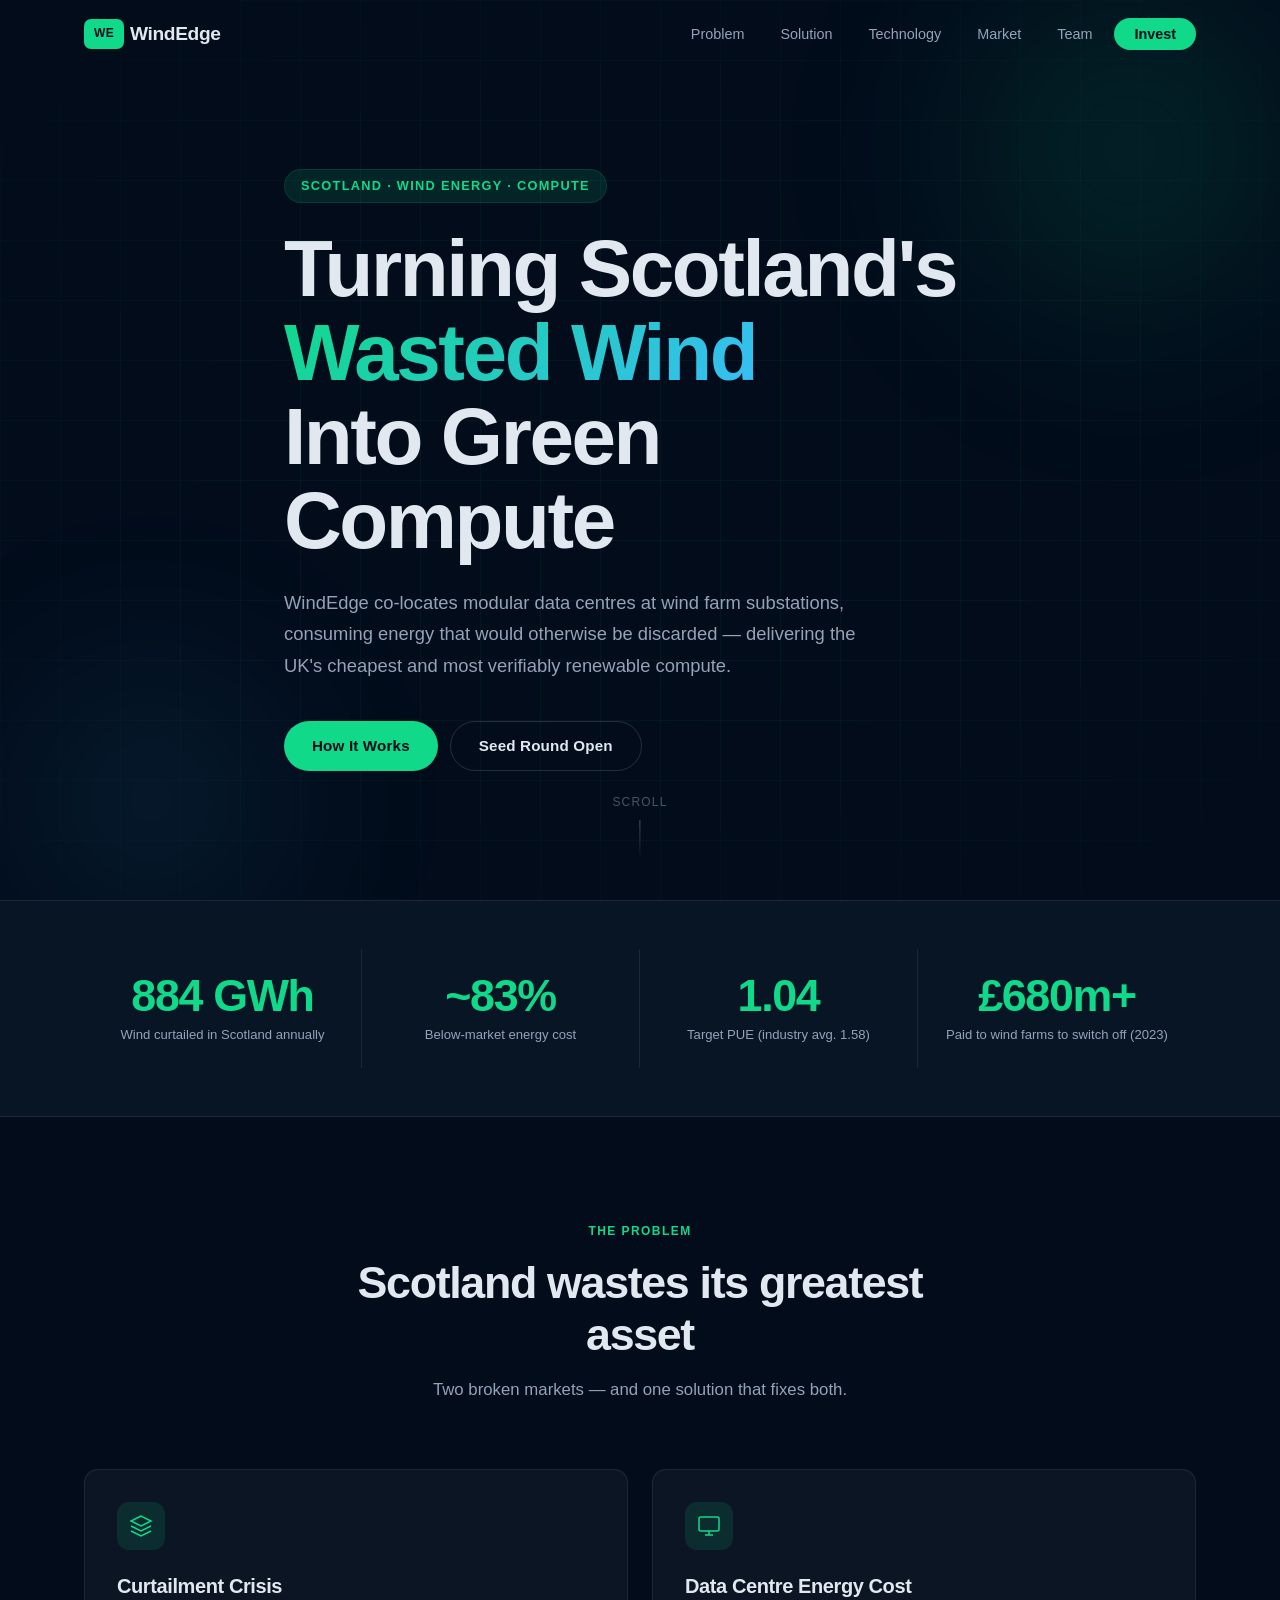
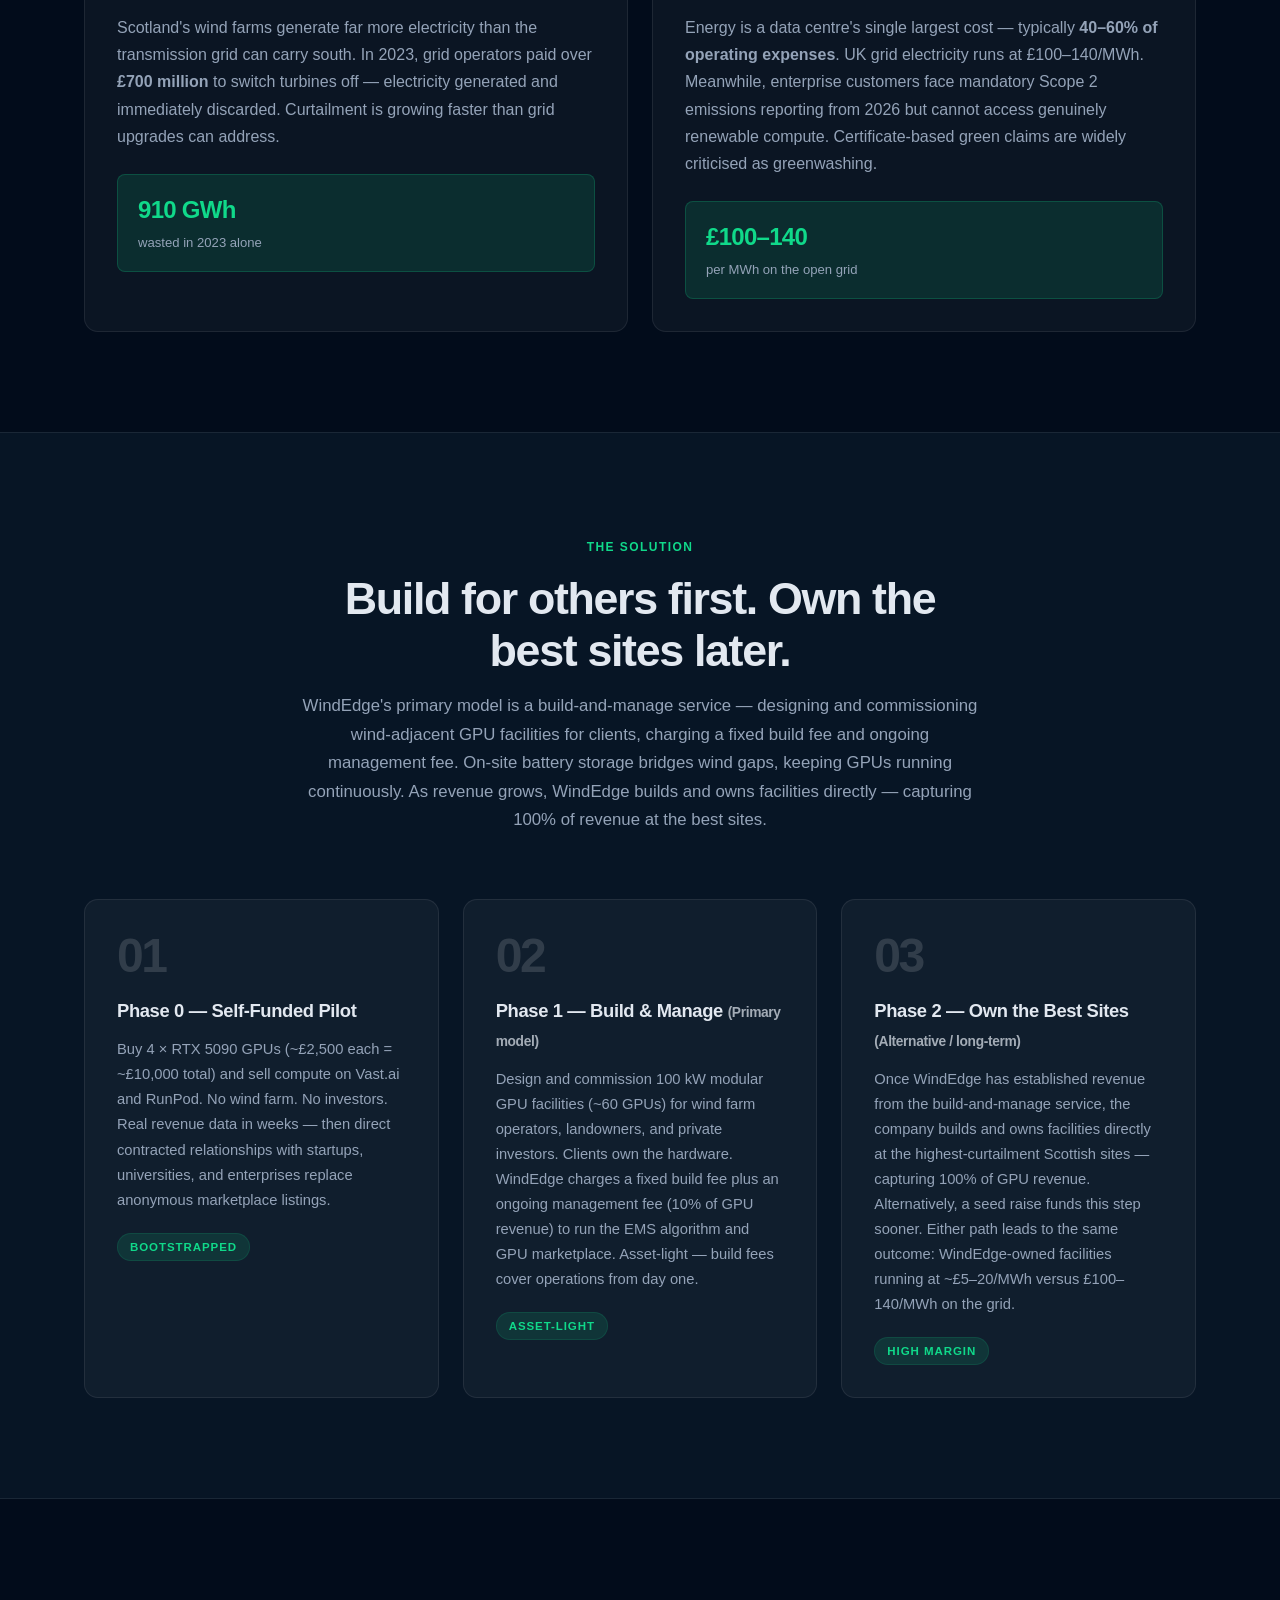
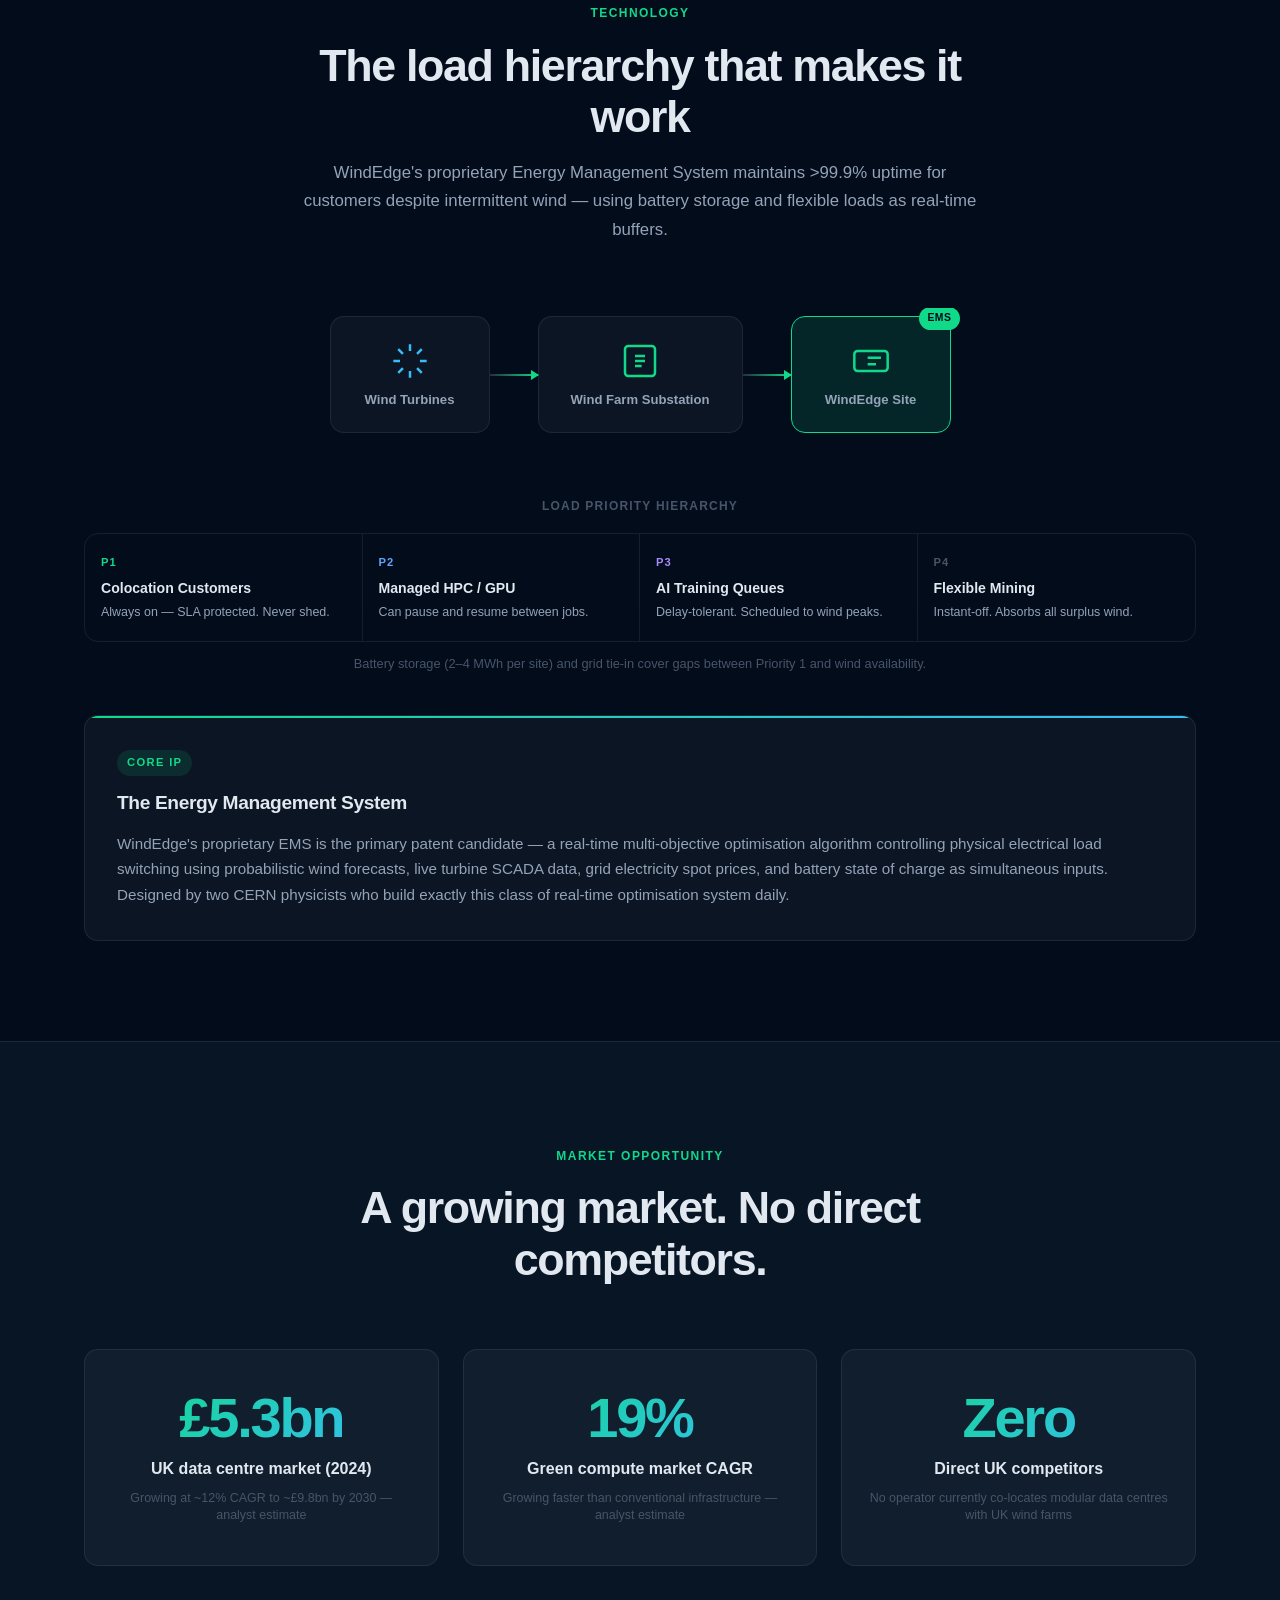
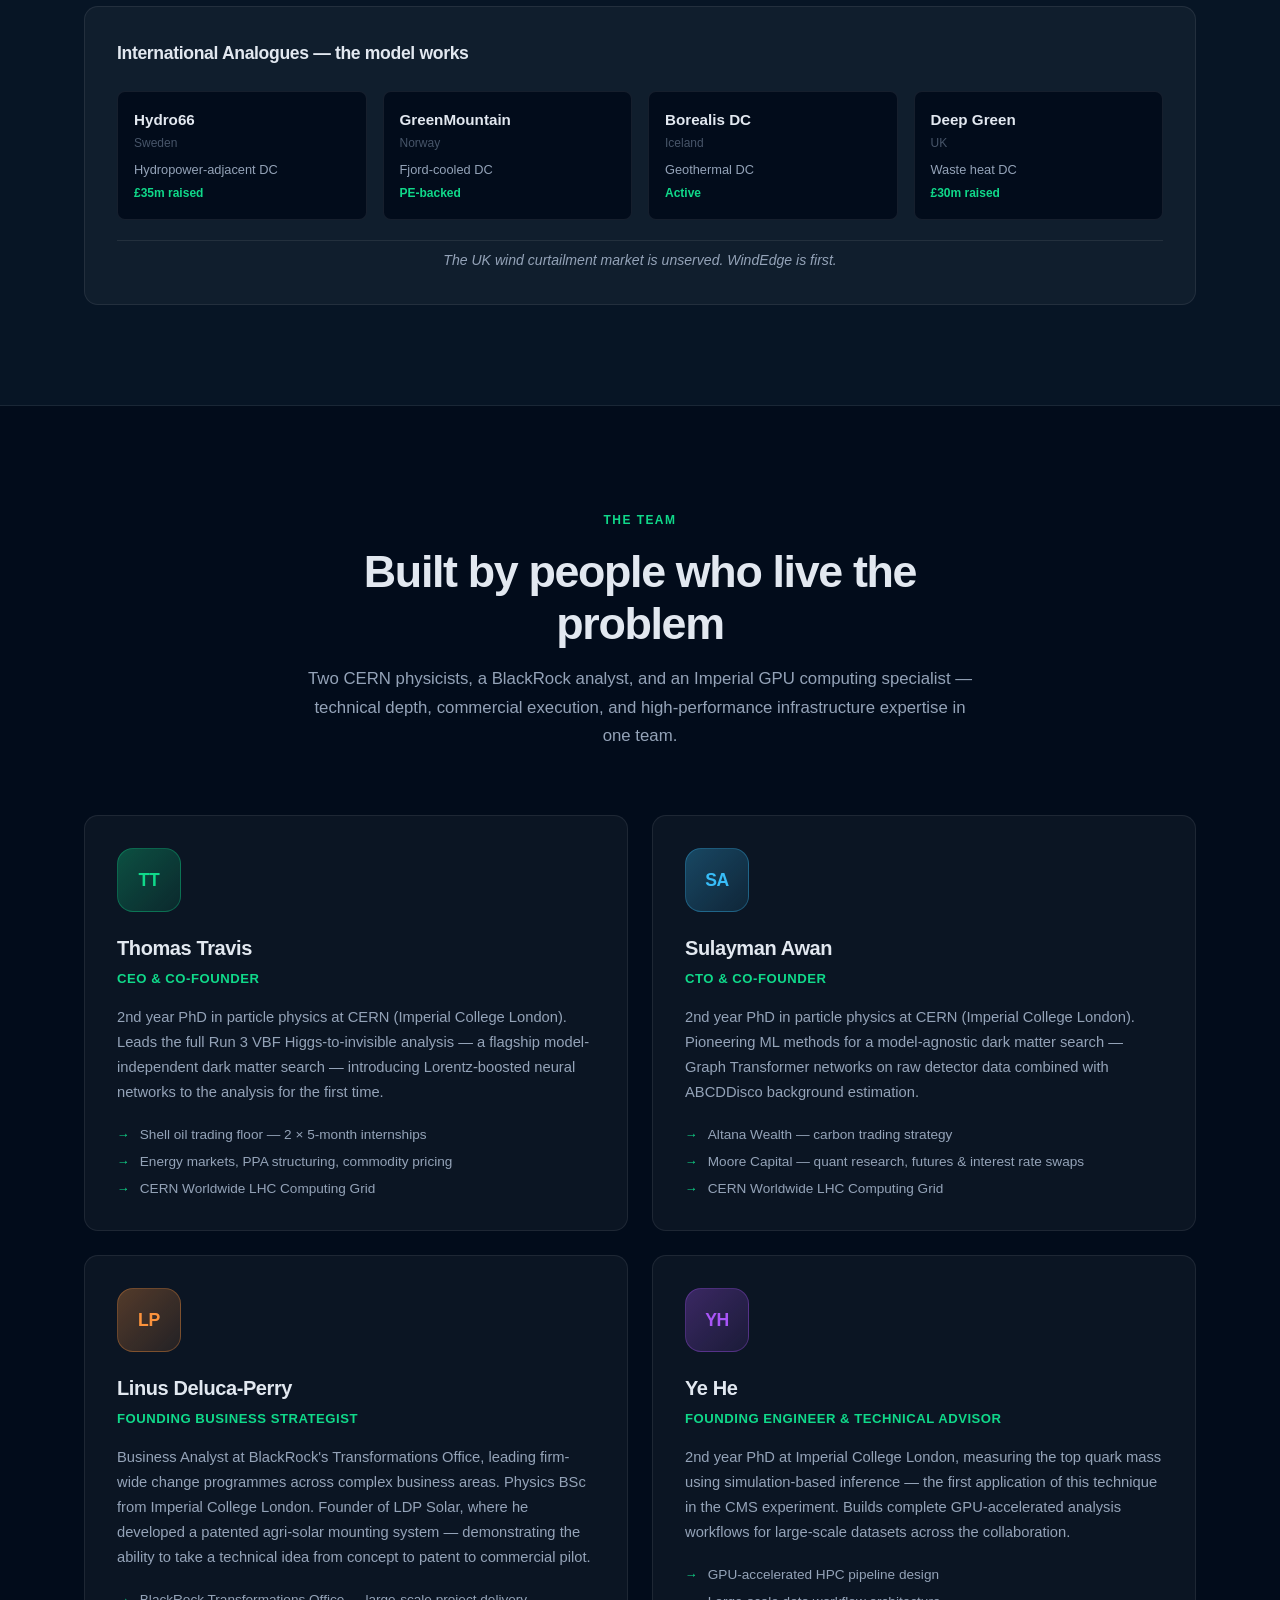
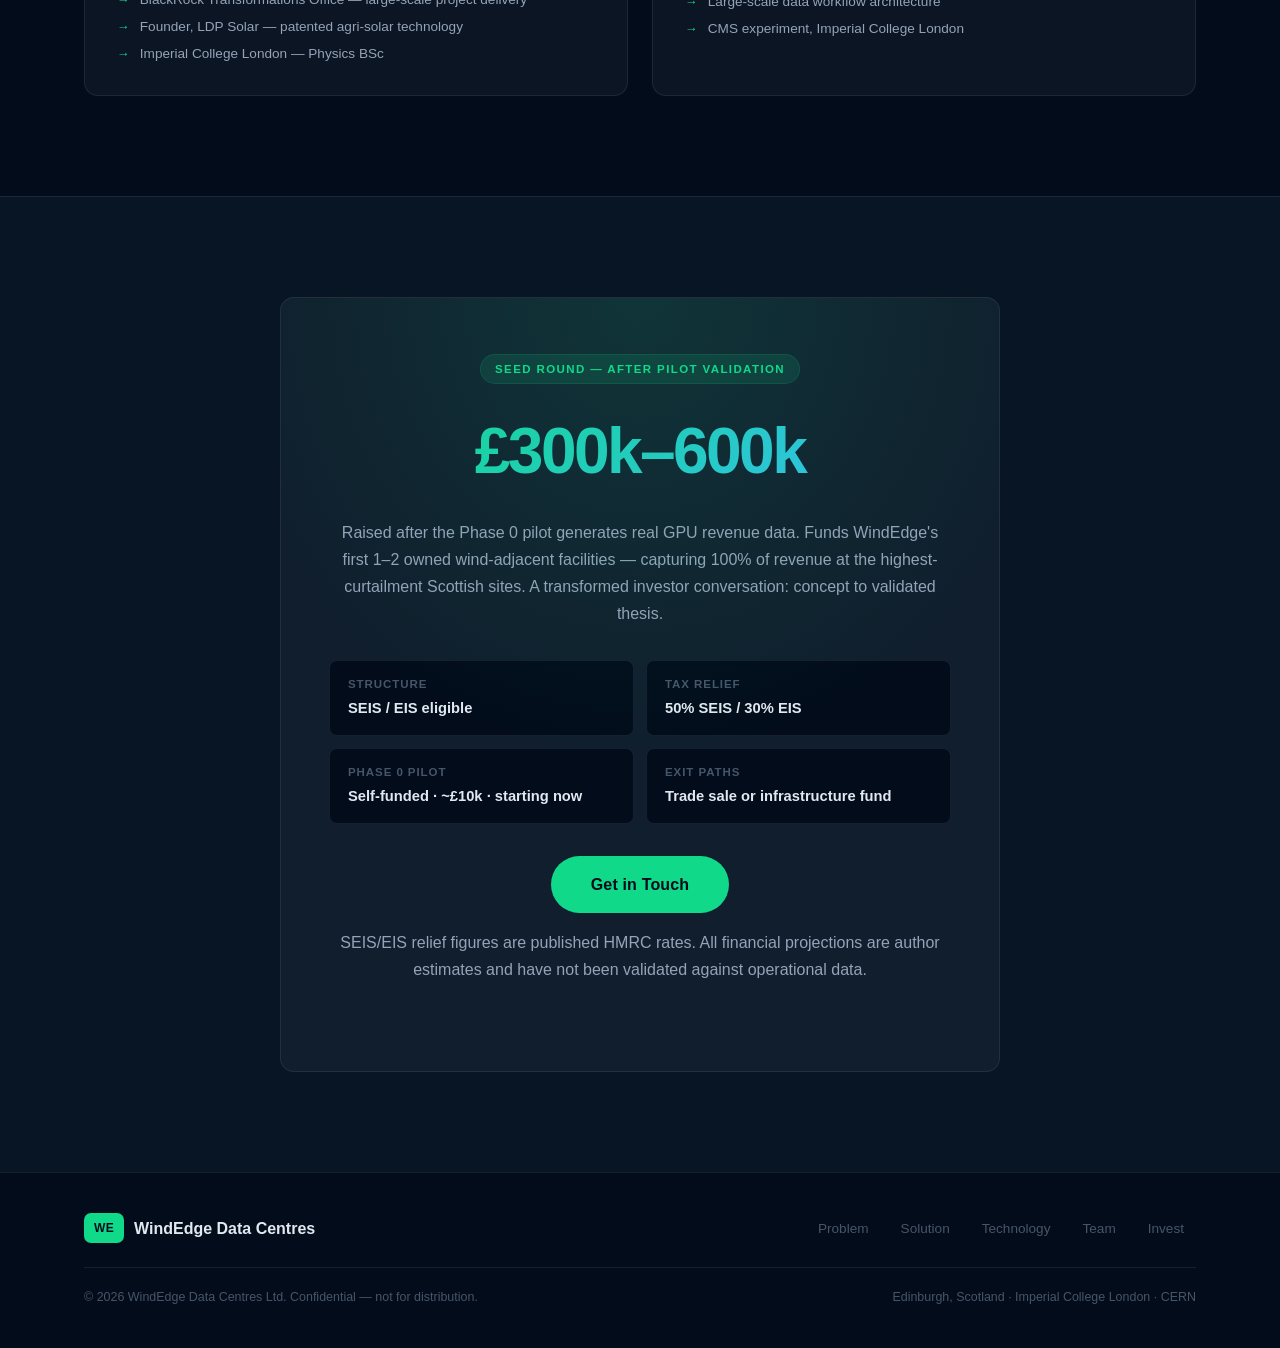
==== website/index.html @ 2f1b528c "Simplify Linus's title to Founding Business Strategist" ====
<!DOCTYPE html>
<html lang="en">
<head>
  <meta charset="UTF-8" />
  <meta name="viewport" content="width=device-width, initial-scale=1.0" />
  <title>WindEdge Data Centres</title>
  <link rel="stylesheet" href="styles.css" />
</head>
<body>

  <!-- NAV -->
  <nav class="nav" id="nav">
    <div class="nav__inner">
      <a href="#home" class="nav__logo">
        <span class="nav__logo-mark">WE</span>WindEdge
      </a>
      <button class="nav__toggle" id="navToggle" aria-label="Toggle menu">
        <span></span><span></span><span></span>
      </button>
      <ul class="nav__links" id="navLinks">
        <li><a href="#problem">Problem</a></li>
        <li><a href="#solution">Solution</a></li>
        <li><a href="#technology">Technology</a></li>
        <li><a href="#market">Market</a></li>
        <li><a href="#team">Team</a></li>
        <li><a href="#invest" class="nav__cta">Invest</a></li>
      </ul>
    </div>
  </nav>

  <!-- HERO -->
  <section class="hero" id="home">
    <div class="hero__bg">
      <div class="hero__grid"></div>
      <div class="hero__orb hero__orb--1"></div>
      <div class="hero__orb hero__orb--2"></div>
    </div>
    <div class="hero__inner container">
      <div class="hero__tag">Scotland · Wind Energy · Compute</div>
      <h1 class="hero__headline">
        Turning Scotland's<br />
        <span class="highlight">Wasted Wind</span><br />
        Into Green Compute
      </h1>
      <p class="hero__sub">
        WindEdge co-locates modular data centres at wind farm substations,
        consuming energy that would otherwise be discarded — delivering the
        UK's cheapest and most verifiably renewable compute.
      </p>
      <div class="hero__actions">
        <a href="#solution" class="btn btn--primary">How It Works</a>
        <a href="#invest" class="btn btn--ghost">Seed Round Open</a>
      </div>
    </div>
    <div class="hero__scroll">
      <span>Scroll</span>
      <div class="hero__scroll-line"></div>
    </div>
  </section>

  <!-- STATS STRIP -->
  <section class="stats">
    <div class="container">
      <div class="stats__grid">
        <div class="stats__item">
          <div class="stats__number" data-target="910" data-suffix=" GWh">0</div>
          <div class="stats__label">Wind curtailed in Scotland annually</div>
        </div>
        <div class="stats__item">
          <div class="stats__number" data-target="85" data-suffix="%" data-prefix="~">0</div>
          <div class="stats__label">Below-market energy cost</div>
        </div>
        <div class="stats__item">
          <div class="stats__number" data-target="1.07" data-decimals="2">0</div>
          <div class="stats__label">Target PUE (industry avg. 1.58)</div>
        </div>
        <div class="stats__item">
          <div class="stats__number" data-target="700" data-prefix="£" data-suffix="m+">0</div>
          <div class="stats__label">Paid to wind farms to switch off (2023)</div>
        </div>
      </div>
    </div>
  </section>

  <!-- PROBLEM -->
  <section class="section problem" id="problem">
    <div class="container">
      <div class="section__header">
        <div class="section__tag">The Problem</div>
        <h2 class="section__title">Scotland wastes its greatest asset</h2>
        <p class="section__sub">Two broken markets — and one solution that fixes both.</p>
      </div>
      <div class="problem__grid">
        <div class="problem__card card reveal">
          <div class="problem__icon">
            <svg viewBox="0 0 24 24" fill="none" stroke="currentColor" stroke-width="1.5">
              <path d="M12 2L2 7l10 5 10-5-10-5zM2 17l10 5 10-5M2 12l10 5 10-5"/>
            </svg>
          </div>
          <h3>Curtailment Crisis</h3>
          <p>
            Scotland's wind farms generate far more electricity than the transmission
            grid can carry south. In 2023, grid operators paid over <strong>£700 million</strong>
            to switch turbines off — electricity generated and immediately discarded.
            Curtailment is growing faster than grid upgrades can address.
          </p>
          <div class="problem__stat">
            <span class="problem__stat-num">910 GWh</span>
            <span class="problem__stat-desc">wasted in 2023 alone</span>
          </div>
        </div>
        <div class="problem__card card reveal">
          <div class="problem__icon">
            <svg viewBox="0 0 24 24" fill="none" stroke="currentColor" stroke-width="1.5">
              <rect x="2" y="3" width="20" height="14" rx="2"/>
              <path d="M8 21h8M12 17v4"/>
            </svg>
          </div>
          <h3>Data Centre Energy Cost</h3>
          <p>
            Energy is a data centre's single largest cost — typically <strong>40–60% of
            operating expenses</strong>. UK grid electricity runs at £100–140/MWh.
            Meanwhile, enterprise customers face mandatory Scope 2 emissions
            reporting from 2026 but cannot access genuinely renewable compute.
            Certificate-based green claims are widely criticised as greenwashing.
          </p>
          <div class="problem__stat">
            <span class="problem__stat-num">£100–140</span>
            <span class="problem__stat-desc">per MWh on the open grid</span>
          </div>
        </div>
      </div>
    </div>
  </section>

  <!-- SOLUTION -->
  <section class="section solution" id="solution">
    <div class="container">
      <div class="section__header">
        <div class="section__tag">The Solution</div>
        <h2 class="section__title">Build for others first. Own the best sites later.</h2>
        <p class="section__sub">
          WindEdge's primary model is a build-and-manage service — designing and
          commissioning wind-adjacent GPU facilities for clients, charging a fixed
          build fee and ongoing management fee. On-site battery storage bridges wind
          gaps, keeping GPUs running continuously. As revenue grows, WindEdge builds
          and owns facilities directly — capturing 100% of revenue at the best sites.
        </p>
      </div>
      <div class="solution__grid">
        <div class="solution__card card reveal">
          <div class="solution__number">01</div>
          <h3>Phase 0 — Self-Funded Pilot</h3>
          <p>
            Buy 4 × RTX 5090 GPUs (~£2,500 each = ~£10,000 total) and sell compute on
            Vast.ai and RunPod. No wind farm. No investors. Real revenue data in weeks
            — then direct contracted relationships with startups, universities, and
            enterprises replace anonymous marketplace listings.
          </p>
          <div class="solution__tag">Bootstrapped</div>
        </div>
        <div class="solution__card card reveal">
          <div class="solution__number">02</div>
          <h3>Phase 1 — Build &amp; Manage <span style="font-size:0.75em;opacity:0.7">(Primary model)</span></h3>
          <p>
            Design and commission 100 kW modular GPU facilities (~60 GPUs) for wind
            farm operators, landowners, and private investors. Clients own the hardware.
            WindEdge charges a fixed build fee plus an ongoing management fee (10% of
            GPU revenue) to run the EMS algorithm and GPU marketplace. Asset-light —
            build fees cover operations from day one.
          </p>
          <div class="solution__tag">Asset-light</div>
        </div>
        <div class="solution__card card reveal">
          <div class="solution__number">03</div>
          <h3>Phase 2 — Own the Best Sites <span style="font-size:0.75em;opacity:0.7">(Alternative / long-term)</span></h3>
          <p>
            Once WindEdge has established revenue from the build-and-manage service,
            the company builds and owns facilities directly at the highest-curtailment
            Scottish sites — capturing 100% of GPU revenue. Alternatively, a seed
            raise funds this step sooner. Either path leads to the same outcome:
            WindEdge-owned facilities running at ~£5–20/MWh versus £100–140/MWh on the grid.
          </p>
          <div class="solution__tag">High margin</div>
        </div>
      </div>
    </div>
  </section>

  <!-- HOW IT WORKS -->
  <section class="section technology" id="technology">
    <div class="container">
      <div class="section__header">
        <div class="section__tag">Technology</div>
        <h2 class="section__title">The load hierarchy that makes it work</h2>
        <p class="section__sub">
          WindEdge's proprietary Energy Management System maintains >99.9% uptime
          for customers despite intermittent wind — using battery storage and
          flexible loads as real-time buffers.
        </p>
      </div>

      <div class="flow reveal">
        <div class="flow__node flow__node--source">
          <div class="flow__icon">
            <svg viewBox="0 0 24 24" fill="none" stroke="currentColor" stroke-width="1.5">
              <path d="M12 2v4M12 18v4M4.93 4.93l2.83 2.83M16.24 16.24l2.83 2.83M2 12h4M18 12h4M4.93 19.07l2.83-2.83M16.24 7.76l2.83-2.83"/>
            </svg>
          </div>
          <div class="flow__label">Wind Turbines</div>
        </div>
        <div class="flow__arrow"></div>
        <div class="flow__node">
          <div class="flow__icon">
            <svg viewBox="0 0 24 24" fill="none" stroke="currentColor" stroke-width="1.5">
              <rect x="3" y="3" width="18" height="18" rx="2"/>
              <path d="M9 9h6M9 12h6M9 15h4"/>
            </svg>
          </div>
          <div class="flow__label">Wind Farm Substation</div>
        </div>
        <div class="flow__arrow"></div>
        <div class="flow__node flow__node--windedge">
          <div class="flow__icon">
            <svg viewBox="0 0 24 24" fill="none" stroke="currentColor" stroke-width="1.5">
              <rect x="2" y="6" width="20" height="12" rx="2"/>
              <path d="M6 10h.01M6 14h.01M10 10h8M10 14h5"/>
            </svg>
          </div>
          <div class="flow__label">WindEdge Site</div>
          <div class="flow__badge">EMS</div>
        </div>
      </div>

      <div class="tiers reveal">
        <div class="tiers__label">Load Priority Hierarchy</div>
        <div class="tiers__grid">
          <div class="tier tier--1">
            <div class="tier__num">P1</div>
            <div class="tier__name">Colocation Customers</div>
            <div class="tier__desc">Always on — SLA protected. Never shed.</div>
          </div>
          <div class="tier tier--2">
            <div class="tier__num">P2</div>
            <div class="tier__name">Managed HPC / GPU</div>
            <div class="tier__desc">Can pause and resume between jobs.</div>
          </div>
          <div class="tier tier--3">
            <div class="tier__num">P3</div>
            <div class="tier__name">AI Training Queues</div>
            <div class="tier__desc">Delay-tolerant. Scheduled to wind peaks.</div>
          </div>
          <div class="tier tier--4">
            <div class="tier__num">P4</div>
            <div class="tier__name">Flexible Mining</div>
            <div class="tier__desc">Instant-off. Absorbs all surplus wind.</div>
          </div>
        </div>
        <div class="tiers__footer">
          Battery storage (2–4 MWh per site) and grid tie-in cover gaps between Priority 1 and wind availability.
        </div>
      </div>

      <div class="ip-box card reveal">
        <div class="ip-box__tag">Core IP</div>
        <h3>The Energy Management System</h3>
        <p>
          WindEdge's proprietary EMS is the primary patent candidate — a real-time
          multi-objective optimisation algorithm controlling physical electrical load
          switching using probabilistic wind forecasts, live turbine SCADA data,
          grid electricity spot prices, and battery state of charge as simultaneous
          inputs. Designed by two CERN physicists who build exactly this class of
          real-time optimisation system daily.
        </p>
      </div>
    </div>
  </section>

  <!-- MARKET -->
  <section class="section market" id="market">
    <div class="container">
      <div class="section__header">
        <div class="section__tag">Market Opportunity</div>
        <h2 class="section__title">A growing market. No direct competitors.</h2>
      </div>
      <div class="market__grid">
        <div class="market__stat reveal">
          <div class="market__num">£5.3bn</div>
          <div class="market__desc">UK data centre market (2024)</div>
          <div class="market__note">Growing at ~12% CAGR to ~£9.8bn by 2030 — analyst estimate</div>
        </div>
        <div class="market__stat reveal">
          <div class="market__num">19%</div>
          <div class="market__desc">Green compute market CAGR</div>
          <div class="market__note">Growing faster than conventional infrastructure — analyst estimate</div>
        </div>
        <div class="market__stat reveal">
          <div class="market__num">Zero</div>
          <div class="market__desc">Direct UK competitors</div>
          <div class="market__note">No operator currently co-locates modular data centres with UK wind farms</div>
        </div>
      </div>
      <div class="comparables card reveal">
        <h3>International Analogues — the model works</h3>
        <div class="comparables__grid">
          <div class="comparable">
            <div class="comparable__name">Hydro66</div>
            <div class="comparable__country">Sweden</div>
            <div class="comparable__model">Hydropower-adjacent DC</div>
            <div class="comparable__raised">£35m raised</div>
          </div>
          <div class="comparable">
            <div class="comparable__name">GreenMountain</div>
            <div class="comparable__country">Norway</div>
            <div class="comparable__model">Fjord-cooled DC</div>
            <div class="comparable__raised">PE-backed</div>
          </div>
          <div class="comparable">
            <div class="comparable__name">Borealis DC</div>
            <div class="comparable__country">Iceland</div>
            <div class="comparable__model">Geothermal DC</div>
            <div class="comparable__raised">Active</div>
          </div>
          <div class="comparable">
            <div class="comparable__name">Deep Green</div>
            <div class="comparable__country">UK</div>
            <div class="comparable__model">Waste heat DC</div>
            <div class="comparable__raised">£30m raised</div>
          </div>
        </div>
        <p class="comparables__note">The UK wind curtailment market is unserved. WindEdge is first.</p>
      </div>
    </div>
  </section>

  <!-- TEAM -->
  <section class="section team" id="team">
    <div class="container">
      <div class="section__header">
        <div class="section__tag">The Team</div>
        <h2 class="section__title">Built by people who live the problem</h2>
        <p class="section__sub">
          Two CERN physicists, a BlackRock analyst, and an Imperial GPU computing
          specialist — technical depth, commercial execution, and high-performance
          infrastructure expertise in one team.
        </p>
      </div>
      <div class="team__grid">
        <div class="team__card card reveal">
          <div class="team__avatar team__avatar--t">TT</div>
          <h3>Thomas Travis</h3>
          <div class="team__role">CEO & Co-Founder</div>
          <p>
            2nd year PhD in particle physics at CERN (Imperial College London).
            Leads the full Run 3 VBF Higgs-to-invisible analysis — a flagship
            model-independent dark matter search — introducing Lorentz-boosted
            neural networks to the analysis for the first time.
          </p>
          <ul class="team__credentials">
            <li>Shell oil trading floor — 2 × 5-month internships</li>
            <li>Energy markets, PPA structuring, commodity pricing</li>
            <li>CERN Worldwide LHC Computing Grid</li>
          </ul>
        </div>
        <div class="team__card card reveal">
          <div class="team__avatar team__avatar--s">SA</div>
          <h3>Sulayman Awan</h3>
          <div class="team__role">CTO & Co-Founder</div>
          <p>
            2nd year PhD in particle physics at CERN (Imperial College London).
            Pioneering ML methods for a model-agnostic dark matter search —
            Graph Transformer networks on raw detector data combined with
            ABCDDisco background estimation.
          </p>
          <ul class="team__credentials">
            <li>Altana Wealth — carbon trading strategy</li>
            <li>Moore Capital — quant research, futures & interest rate swaps</li>
            <li>CERN Worldwide LHC Computing Grid</li>
          </ul>
        </div>
        <div class="team__card card reveal">
          <div class="team__avatar team__avatar--l">LP</div>
          <h3>Linus Deluca-Perry</h3>
          <div class="team__role">Founding Business Strategist</div>
          <p>
            Business Analyst at BlackRock's Transformations Office, leading
            firm-wide change programmes across complex business areas. Physics BSc
            from Imperial College London. Founder of LDP Solar, where he developed
            a patented agri-solar mounting system — demonstrating the ability to
            take a technical idea from concept to patent to commercial pilot.
          </p>
          <ul class="team__credentials">
            <li>BlackRock Transformations Office — large-scale project delivery</li>
            <li>Founder, LDP Solar — patented agri-solar technology</li>
            <li>Imperial College London — Physics BSc</li>
          </ul>
        </div>
        <div class="team__card card reveal">
          <div class="team__avatar team__avatar--y">YH</div>
          <h3>Ye He</h3>
          <div class="team__role">Founding Engineer & Technical Advisor</div>
          <p>
            2nd year PhD at Imperial College London, measuring the top quark mass
            using simulation-based inference — the first application of this
            technique in the CMS experiment. Builds complete GPU-accelerated
            analysis workflows for large-scale datasets across the collaboration.
          </p>
          <ul class="team__credentials">
            <li>GPU-accelerated HPC pipeline design</li>
            <li>Large-scale data workflow architecture</li>
            <li>CMS experiment, Imperial College London</li>
          </ul>
        </div>
      </div>
    </div>
  </section>

  <!-- INVEST -->
  <section class="section invest" id="invest">
    <div class="container">
      <div class="invest__inner card reveal">
        <div class="invest__tag">Seed Round — after pilot validation</div>
        <h2>£300k–600k</h2>
        <p>
          Raised after the Phase 0 pilot generates real GPU revenue data.
          Funds WindEdge's first 1–2 owned wind-adjacent facilities — capturing
          100% of revenue at the highest-curtailment Scottish sites. A transformed
          investor conversation: concept to validated thesis.
        </p>
        <div class="invest__grid">
          <div class="invest__item">
            <div class="invest__item-label">Structure</div>
            <div class="invest__item-value">SEIS / EIS eligible</div>
          </div>
          <div class="invest__item">
            <div class="invest__item-label">Tax relief</div>
            <div class="invest__item-value">50% SEIS / 30% EIS</div>
          </div>
          <div class="invest__item">
            <div class="invest__item-label">Phase 0 pilot</div>
            <div class="invest__item-value">Self-funded · ~£10k · starting now</div>
          </div>
          <div class="invest__item">
            <div class="invest__item-label">Exit paths</div>
            <div class="invest__item-value">Trade sale or infrastructure fund</div>
          </div>
        </div>
        <a href="mailto:thomas@windedge.co.uk" class="btn btn--primary btn--large">Get in Touch</a>
        <p class="invest__note">
          SEIS/EIS relief figures are published HMRC rates. All financial projections are author
          estimates and have not been validated against operational data.
        </p>
      </div>
    </div>
  </section>

  <!-- FOOTER -->
  <footer class="footer">
    <div class="container">
      <div class="footer__inner">
        <div class="footer__brand">
          <span class="nav__logo-mark">WE</span>
          <span>WindEdge Data Centres</span>
        </div>
        <div class="footer__links">
          <a href="#problem">Problem</a>
          <a href="#solution">Solution</a>
          <a href="#technology">Technology</a>
          <a href="#team">Team</a>
          <a href="#invest">Invest</a>
        </div>
      </div>
      <div class="footer__bottom">
        <p>© 2026 WindEdge Data Centres Ltd. Confidential — not for distribution.</p>
        <p>Edinburgh, Scotland · Imperial College London · CERN</p>
      </div>
    </div>
  </footer>

  <script src="script.js"></script>
</body>
</html>
---- website/styles.css ----
/* =============================================
   WINDEDGE — STYLES
   ============================================= */

:root {
  --bg:          #020c1b;
  --bg-2:        #071525;
  --bg-3:        #0c1f38;
  --card:        rgba(255, 255, 255, 0.04);
  --card-hover:  rgba(255, 255, 255, 0.07);
  --border:      rgba(255, 255, 255, 0.08);
  --border-2:    rgba(255, 255, 255, 0.14);
  --green:       #10d98a;
  --green-dim:   rgba(16, 217, 138, 0.12);
  --green-glow:  rgba(16, 217, 138, 0.25);
  --blue:        #38bdf8;
  --blue-dim:    rgba(56, 189, 248, 0.1);
  --text:        #e2e8f0;
  --text-2:      #94a3b8;
  --text-3:      #475569;
  --font:        -apple-system, BlinkMacSystemFont, 'Segoe UI', Roboto, 'Helvetica Neue', sans-serif;
  --radius:      14px;
  --radius-sm:   8px;
  --ease:        cubic-bezier(0.4, 0, 0.2, 1);
  --shadow:      0 4px 32px rgba(0, 0, 0, 0.4);
  --shadow-lg:   0 8px 64px rgba(0, 0, 0, 0.6);
}

/* ---- RESET ---- */
*, *::before, *::after { box-sizing: border-box; margin: 0; padding: 0; }
html { scroll-behavior: smooth; font-size: 16px; }
body {
  font-family: var(--font);
  background: var(--bg);
  color: var(--text);
  line-height: 1.6;
  overflow-x: hidden;
}
img { display: block; max-width: 100%; }
a { color: inherit; text-decoration: none; }
ul { list-style: none; }

/* ---- UTILITIES ---- */
.container {
  max-width: 1160px;
  margin: 0 auto;
  padding: 0 24px;
}

.highlight {
  background: linear-gradient(135deg, var(--green), var(--blue));
  -webkit-background-clip: text;
  -webkit-text-fill-color: transparent;
  background-clip: text;
}

.card {
  background: var(--card);
  border: 1px solid var(--border);
  border-radius: var(--radius);
  padding: 32px;
  transition: background 0.3s var(--ease), border-color 0.3s var(--ease);
}
.card:hover {
  background: var(--card-hover);
  border-color: var(--border-2);
}

.btn {
  display: inline-flex;
  align-items: center;
  gap: 8px;
  padding: 12px 28px;
  border-radius: 50px;
  font-size: 0.95rem;
  font-weight: 600;
  cursor: pointer;
  border: none;
  transition: all 0.3s var(--ease);
  letter-spacing: 0.01em;
}
.btn--primary {
  background: var(--green);
  color: #020c1b;
}
.btn--primary:hover {
  background: #15f09a;
  box-shadow: 0 0 32px var(--green-glow);
  transform: translateY(-2px);
}
.btn--ghost {
  background: transparent;
  color: var(--text);
  border: 1px solid var(--border-2);
}
.btn--ghost:hover {
  border-color: var(--green);
  color: var(--green);
  transform: translateY(-2px);
}
.btn--large {
  padding: 16px 40px;
  font-size: 1rem;
}

/* ---- REVEAL ANIMATION ---- */
.reveal {
  opacity: 0;
  transform: translateY(28px);
  transition: opacity 0.7s var(--ease), transform 0.7s var(--ease);
}
.reveal.visible {
  opacity: 1;
  transform: translateY(0);
}

/* ---- NAV ---- */
.nav {
  position: fixed;
  top: 0;
  left: 0;
  right: 0;
  z-index: 100;
  padding: 0;
  transition: background 0.4s var(--ease), backdrop-filter 0.4s var(--ease), border-color 0.4s var(--ease);
  border-bottom: 1px solid transparent;
}
.nav.scrolled {
  background: rgba(2, 12, 27, 0.88);
  backdrop-filter: blur(16px);
  border-color: var(--border);
}
.nav__inner {
  max-width: 1160px;
  margin: 0 auto;
  padding: 0 24px;
  height: 68px;
  display: flex;
  align-items: center;
  justify-content: space-between;
}
.nav__logo {
  font-size: 1.2rem;
  font-weight: 700;
  display: flex;
  align-items: center;
  gap: 6px;
  letter-spacing: -0.02em;
}
.nav__logo-mark {
  width: 40px;
  height: 30px;
  background: var(--green);
  color: var(--bg);
  border-radius: 7px;
  display: flex;
  align-items: center;
  justify-content: center;
  font-size: 0.75rem;
  font-weight: 800;
  letter-spacing: 0.02em;
}
.nav__links {
  display: flex;
  align-items: center;
  gap: 8px;
}
.nav__links li a {
  padding: 8px 14px;
  border-radius: 50px;
  font-size: 0.9rem;
  color: var(--text-2);
  transition: color 0.2s, background 0.2s;
}
.nav__links li a:hover {
  color: var(--text);
  background: var(--card);
}
.nav__cta {
  background: var(--green) !important;
  color: var(--bg) !important;
  font-weight: 600 !important;
  padding: 8px 20px !important;
}
.nav__cta:hover {
  background: #15f09a !important;
  box-shadow: 0 0 20px var(--green-glow);
}
.nav__toggle {
  display: none;
  flex-direction: column;
  gap: 5px;
  background: none;
  border: none;
  cursor: pointer;
  padding: 4px;
}
.nav__toggle span {
  display: block;
  width: 24px;
  height: 2px;
  background: var(--text);
  border-radius: 2px;
  transition: all 0.3s var(--ease);
}

/* ---- HERO ---- */
.hero {
  min-height: 100vh;
  display: flex;
  align-items: center;
  position: relative;
  overflow: hidden;
  padding: 120px 0 80px;
}
.hero__bg {
  position: absolute;
  inset: 0;
  pointer-events: none;
}
.hero__grid {
  position: absolute;
  inset: 0;
  background-image:
    linear-gradient(rgba(16, 217, 138, 0.06) 1px, transparent 1px),
    linear-gradient(90deg, rgba(16, 217, 138, 0.06) 1px, transparent 1px);
  background-size: 60px 60px;
  mask-image: radial-gradient(ellipse 80% 80% at 50% 50%, black 30%, transparent 100%);
}
.hero__orb {
  position: absolute;
  border-radius: 50%;
  filter: blur(80px);
  animation: orbFloat 8s ease-in-out infinite;
}
.hero__orb--1 {
  width: 500px;
  height: 500px;
  background: radial-gradient(circle, rgba(16, 217, 138, 0.15), transparent 70%);
  top: -100px;
  right: -100px;
}
.hero__orb--2 {
  width: 400px;
  height: 400px;
  background: radial-gradient(circle, rgba(56, 189, 248, 0.12), transparent 70%);
  bottom: -100px;
  left: -50px;
  animation-delay: -4s;
}
@keyframes orbFloat {
  0%, 100% { transform: translate(0, 0); }
  33%       { transform: translate(20px, -20px); }
  66%       { transform: translate(-15px, 15px); }
}
.hero__inner {
  position: relative;
  max-width: 760px;
}
.hero__tag {
  display: inline-flex;
  align-items: center;
  gap: 8px;
  font-size: 0.8rem;
  font-weight: 600;
  letter-spacing: 0.1em;
  text-transform: uppercase;
  color: var(--green);
  margin-bottom: 24px;
  padding: 6px 16px;
  border: 1px solid var(--green-dim);
  border-radius: 50px;
  background: var(--green-dim);
}
.hero__headline {
  font-size: clamp(2.8rem, 7vw, 5rem);
  font-weight: 800;
  line-height: 1.05;
  letter-spacing: -0.03em;
  margin-bottom: 24px;
  color: var(--text);
}
.hero__sub {
  font-size: 1.15rem;
  color: var(--text-2);
  max-width: 580px;
  margin-bottom: 40px;
  line-height: 1.7;
}
.hero__actions {
  display: flex;
  gap: 12px;
  flex-wrap: wrap;
}
.hero__scroll {
  position: absolute;
  bottom: 40px;
  left: 50%;
  transform: translateX(-50%);
  display: flex;
  flex-direction: column;
  align-items: center;
  gap: 8px;
  color: var(--text-3);
  font-size: 0.75rem;
  letter-spacing: 0.1em;
  text-transform: uppercase;
}
.hero__scroll-line {
  width: 1px;
  height: 40px;
  background: linear-gradient(to bottom, var(--text-3), transparent);
  animation: scrollPulse 2s ease-in-out infinite;
}
@keyframes scrollPulse {
  0%, 100% { opacity: 1; transform: scaleY(1); }
  50%       { opacity: 0.4; transform: scaleY(0.7); }
}

/* ---- STATS ---- */
.stats {
  background: var(--bg-2);
  border-top: 1px solid var(--border);
  border-bottom: 1px solid var(--border);
  padding: 48px 0;
}
.stats__grid {
  display: grid;
  grid-template-columns: repeat(4, 1fr);
  gap: 0;
}
.stats__item {
  text-align: center;
  padding: 24px 16px;
  border-right: 1px solid var(--border);
}
.stats__item:last-child { border-right: none; }
.stats__number {
  font-size: clamp(2rem, 4vw, 2.8rem);
  font-weight: 800;
  letter-spacing: -0.03em;
  color: var(--green);
  line-height: 1;
  margin-bottom: 8px;
}
.stats__label {
  font-size: 0.82rem;
  color: var(--text-2);
  line-height: 1.4;
}

/* ---- SECTION COMMON ---- */
.section {
  padding: 100px 0;
}
.section__header {
  text-align: center;
  max-width: 680px;
  margin: 0 auto 64px;
}
.section__tag {
  display: inline-block;
  font-size: 0.75rem;
  font-weight: 700;
  letter-spacing: 0.12em;
  text-transform: uppercase;
  color: var(--green);
  margin-bottom: 16px;
}
.section__title {
  font-size: clamp(1.9rem, 4vw, 2.8rem);
  font-weight: 800;
  letter-spacing: -0.03em;
  line-height: 1.15;
  margin-bottom: 16px;
}
.section__sub {
  font-size: 1.05rem;
  color: var(--text-2);
  line-height: 1.7;
}

/* ---- PROBLEM ---- */
.problem {
  background: var(--bg);
}
.problem__grid {
  display: grid;
  grid-template-columns: 1fr 1fr;
  gap: 24px;
}
.problem__card { }
.problem__icon {
  width: 48px;
  height: 48px;
  border-radius: 12px;
  background: var(--green-dim);
  display: flex;
  align-items: center;
  justify-content: center;
  margin-bottom: 20px;
  color: var(--green);
}
.problem__icon svg {
  width: 24px;
  height: 24px;
}
.problem__card h3 {
  font-size: 1.25rem;
  font-weight: 700;
  margin-bottom: 12px;
  letter-spacing: -0.02em;
}
.problem__card p {
  color: var(--text-2);
  line-height: 1.7;
  margin-bottom: 24px;
}
.problem__stat {
  padding: 16px 20px;
  background: var(--green-dim);
  border-radius: var(--radius-sm);
  border: 1px solid rgba(16, 217, 138, 0.2);
}
.problem__stat-num {
  display: block;
  font-size: 1.5rem;
  font-weight: 800;
  color: var(--green);
  letter-spacing: -0.03em;
}
.problem__stat-desc {
  font-size: 0.82rem;
  color: var(--text-2);
}

/* ---- SOLUTION ---- */
.solution {
  background: var(--bg-2);
  border-top: 1px solid var(--border);
  border-bottom: 1px solid var(--border);
}
.solution__grid {
  display: grid;
  grid-template-columns: repeat(3, 1fr);
  gap: 24px;
}
.solution__card {
  position: relative;
  overflow: hidden;
}
.solution__card::before {
  content: '';
  position: absolute;
  top: 0;
  left: 0;
  right: 0;
  height: 2px;
  background: linear-gradient(90deg, var(--green), var(--blue));
  opacity: 0;
  transition: opacity 0.3s var(--ease);
}
.solution__card:hover::before { opacity: 1; }
.solution__number {
  font-size: 3rem;
  font-weight: 900;
  color: var(--border-2);
  letter-spacing: -0.05em;
  margin-bottom: 16px;
  line-height: 1;
  transition: color 0.3s var(--ease);
}
.solution__card:hover .solution__number {
  color: var(--green);
}
.solution__card h3 {
  font-size: 1.15rem;
  font-weight: 700;
  margin-bottom: 12px;
  letter-spacing: -0.02em;
}
.solution__card p {
  color: var(--text-2);
  font-size: 0.92rem;
  line-height: 1.7;
  margin-bottom: 20px;
}
.solution__tag {
  display: inline-block;
  font-size: 0.72rem;
  font-weight: 700;
  letter-spacing: 0.08em;
  text-transform: uppercase;
  color: var(--green);
  padding: 4px 12px;
  border: 1px solid var(--green-dim);
  border-radius: 50px;
  background: var(--green-dim);
}

/* ---- TECHNOLOGY ---- */
.technology { background: var(--bg); }

.flow {
  display: flex;
  align-items: center;
  justify-content: center;
  gap: 0;
  margin-bottom: 56px;
  overflow-x: auto;
  padding: 8px 0;
}
.flow__node {
  display: flex;
  flex-direction: column;
  align-items: center;
  gap: 10px;
  padding: 24px 32px;
  background: var(--card);
  border: 1px solid var(--border);
  border-radius: var(--radius);
  min-width: 160px;
  text-align: center;
  position: relative;
  transition: all 0.3s var(--ease);
}
.flow__node:hover {
  border-color: var(--border-2);
  background: var(--card-hover);
}
.flow__node--source .flow__icon { color: var(--blue); }
.flow__node--windedge {
  border-color: var(--green);
  background: var(--green-dim);
}
.flow__icon {
  width: 40px;
  height: 40px;
  color: var(--green);
}
.flow__icon svg { width: 100%; height: 100%; }
.flow__label {
  font-size: 0.82rem;
  font-weight: 600;
  color: var(--text-2);
  line-height: 1.3;
}
.flow__badge {
  position: absolute;
  top: -10px;
  right: -10px;
  background: var(--green);
  color: var(--bg);
  font-size: 0.65rem;
  font-weight: 800;
  padding: 3px 8px;
  border-radius: 50px;
  letter-spacing: 0.05em;
}
.flow__arrow {
  width: 48px;
  height: 2px;
  background: linear-gradient(90deg, var(--border-2), var(--green));
  position: relative;
  flex-shrink: 0;
}
.flow__arrow::after {
  content: '';
  position: absolute;
  right: -1px;
  top: 50%;
  transform: translateY(-50%);
  width: 0;
  height: 0;
  border-left: 8px solid var(--green);
  border-top: 5px solid transparent;
  border-bottom: 5px solid transparent;
}

.tiers { margin-bottom: 40px; }
.tiers__label {
  text-align: center;
  font-size: 0.75rem;
  font-weight: 700;
  letter-spacing: 0.1em;
  text-transform: uppercase;
  color: var(--text-3);
  margin-bottom: 16px;
}
.tiers__grid {
  display: grid;
  grid-template-columns: repeat(4, 1fr);
  border: 1px solid var(--border);
  border-radius: var(--radius);
  overflow: hidden;
}
.tier {
  padding: 20px 16px;
  border-right: 1px solid var(--border);
  transition: background 0.3s var(--ease);
}
.tier:last-child { border-right: none; }
.tier:hover { background: var(--card); }
.tier__num {
  font-size: 0.7rem;
  font-weight: 800;
  letter-spacing: 0.1em;
  text-transform: uppercase;
  margin-bottom: 6px;
}
.tier--1 .tier__num { color: var(--green); }
.tier--2 .tier__num { color: #60a5fa; }
.tier--3 .tier__num { color: #a78bfa; }
.tier--4 .tier__num { color: var(--text-3); }
.tier__name {
  font-size: 0.88rem;
  font-weight: 600;
  margin-bottom: 4px;
}
.tier__desc {
  font-size: 0.78rem;
  color: var(--text-2);
  line-height: 1.4;
}
.tiers__footer {
  text-align: center;
  font-size: 0.8rem;
  color: var(--text-3);
  margin-top: 12px;
  padding: 0 16px;
}

.ip-box { position: relative; overflow: hidden; }
.ip-box::before {
  content: '';
  position: absolute;
  top: 0;
  left: 0;
  right: 0;
  height: 2px;
  background: linear-gradient(90deg, var(--green), var(--blue));
}
.ip-box__tag {
  display: inline-block;
  font-size: 0.7rem;
  font-weight: 800;
  letter-spacing: 0.12em;
  text-transform: uppercase;
  color: var(--green);
  margin-bottom: 12px;
  padding: 4px 10px;
  background: var(--green-dim);
  border-radius: 50px;
}
.ip-box h3 {
  font-size: 1.2rem;
  font-weight: 700;
  margin-bottom: 12px;
  letter-spacing: -0.02em;
}
.ip-box p {
  color: var(--text-2);
  line-height: 1.7;
  font-size: 0.95rem;
}

/* ---- MARKET ---- */
.market { background: var(--bg-2); border-top: 1px solid var(--border); border-bottom: 1px solid var(--border); }

.market__grid {
  display: grid;
  grid-template-columns: repeat(3, 1fr);
  gap: 24px;
  margin-bottom: 40px;
}
.market__stat {
  text-align: center;
  padding: 40px 24px;
  background: var(--card);
  border: 1px solid var(--border);
  border-radius: var(--radius);
  transition: all 0.3s var(--ease);
}
.market__stat:hover {
  border-color: var(--green);
  background: var(--card-hover);
}
.market__num {
  font-size: clamp(2.4rem, 5vw, 3.5rem);
  font-weight: 900;
  letter-spacing: -0.04em;
  background: linear-gradient(135deg, var(--green), var(--blue));
  -webkit-background-clip: text;
  -webkit-text-fill-color: transparent;
  background-clip: text;
  margin-bottom: 10px;
  line-height: 1;
}
.market__desc {
  font-size: 1rem;
  font-weight: 600;
  margin-bottom: 8px;
}
.market__note {
  font-size: 0.78rem;
  color: var(--text-3);
  line-height: 1.4;
}

.comparables h3 {
  font-size: 1.1rem;
  font-weight: 700;
  margin-bottom: 24px;
  letter-spacing: -0.02em;
}
.comparables__grid {
  display: grid;
  grid-template-columns: repeat(4, 1fr);
  gap: 16px;
  margin-bottom: 20px;
}
.comparable {
  padding: 16px;
  background: var(--bg);
  border: 1px solid var(--border);
  border-radius: var(--radius-sm);
  transition: border-color 0.3s var(--ease);
}
.comparable:hover { border-color: var(--border-2); }
.comparable__name {
  font-weight: 700;
  font-size: 0.95rem;
  margin-bottom: 2px;
}
.comparable__country {
  font-size: 0.75rem;
  color: var(--text-3);
  margin-bottom: 8px;
}
.comparable__model {
  font-size: 0.8rem;
  color: var(--text-2);
  margin-bottom: 6px;
  line-height: 1.3;
}
.comparable__raised {
  font-size: 0.75rem;
  font-weight: 700;
  color: var(--green);
}
.comparables__note {
  font-size: 0.88rem;
  color: var(--text-2);
  font-style: italic;
  text-align: center;
  padding-top: 8px;
  border-top: 1px solid var(--border);
}

/* ---- TEAM ---- */
.team { background: var(--bg); }
.team__grid {
  display: grid;
  grid-template-columns: 1fr 1fr;
  gap: 24px;
}

.team__card { }
.team__avatar {
  width: 64px;
  height: 64px;
  border-radius: 16px;
  display: flex;
  align-items: center;
  justify-content: center;
  font-size: 1.1rem;
  font-weight: 800;
  letter-spacing: -0.02em;
  margin-bottom: 20px;
}
.team__avatar--t {
  background: linear-gradient(135deg, rgba(16, 217, 138, 0.3), rgba(16, 217, 138, 0.1));
  border: 1px solid rgba(16, 217, 138, 0.3);
  color: var(--green);
}
.team__avatar--s {
  background: linear-gradient(135deg, rgba(56, 189, 248, 0.3), rgba(56, 189, 248, 0.1));
  border: 1px solid rgba(56, 189, 248, 0.3);
  color: var(--blue);
}
.team__avatar--y {
  background: linear-gradient(135deg, rgba(168, 85, 247, 0.3), rgba(168, 85, 247, 0.1));
  border: 1px solid rgba(168, 85, 247, 0.3);
  color: #a855f7;
}
.team__avatar--l {
  background: linear-gradient(135deg, rgba(251, 146, 60, 0.3), rgba(251, 146, 60, 0.1));
  border: 1px solid rgba(251, 146, 60, 0.3);
  color: #fb923c;
}
.team__card h3 {
  font-size: 1.25rem;
  font-weight: 700;
  letter-spacing: -0.02em;
  margin-bottom: 4px;
}
.team__role {
  font-size: 0.82rem;
  font-weight: 600;
  color: var(--green);
  letter-spacing: 0.04em;
  text-transform: uppercase;
  margin-bottom: 16px;
}
.team__card p {
  color: var(--text-2);
  font-size: 0.92rem;
  line-height: 1.7;
  margin-bottom: 20px;
}
.team__credentials {
  display: flex;
  flex-direction: column;
  gap: 8px;
}
.team__credentials li {
  display: flex;
  align-items: flex-start;
  gap: 10px;
  font-size: 0.85rem;
  color: var(--text-2);
  line-height: 1.4;
}
.team__credentials li::before {
  content: '→';
  color: var(--green);
  flex-shrink: 0;
  margin-top: 1px;
  font-size: 0.8rem;
}

/* ---- INVEST ---- */
.invest {
  background: var(--bg-2);
  border-top: 1px solid var(--border);
}
.invest__inner {
  text-align: center;
  max-width: 720px;
  margin: 0 auto;
  padding: 56px 48px;
  position: relative;
  overflow: hidden;
}
.invest__inner::before {
  content: '';
  position: absolute;
  inset: 0;
  background: radial-gradient(ellipse 60% 60% at 50% 0%, var(--green-dim), transparent);
  pointer-events: none;
}
.invest__tag {
  display: inline-block;
  font-size: 0.72rem;
  font-weight: 800;
  letter-spacing: 0.12em;
  text-transform: uppercase;
  color: var(--green);
  margin-bottom: 16px;
  padding: 5px 14px;
  border: 1px solid var(--green-dim);
  border-radius: 50px;
  background: var(--green-dim);
}
.invest__inner h2 {
  font-size: clamp(2.5rem, 6vw, 4rem);
  font-weight: 900;
  letter-spacing: -0.04em;
  background: linear-gradient(135deg, var(--green), var(--blue));
  -webkit-background-clip: text;
  -webkit-text-fill-color: transparent;
  background-clip: text;
  margin-bottom: 16px;
}
.invest__inner > p {
  color: var(--text-2);
  font-size: 1rem;
  line-height: 1.7;
  margin-bottom: 32px;
}
.invest__grid {
  display: grid;
  grid-template-columns: repeat(2, 1fr);
  gap: 12px;
  margin-bottom: 32px;
  text-align: left;
}
.invest__item {
  background: var(--bg);
  border: 1px solid var(--border);
  border-radius: var(--radius-sm);
  padding: 14px 18px;
}
.invest__item-label {
  font-size: 0.72rem;
  font-weight: 700;
  letter-spacing: 0.08em;
  text-transform: uppercase;
  color: var(--text-3);
  margin-bottom: 4px;
}
.invest__item-value {
  font-size: 0.92rem;
  font-weight: 600;
  color: var(--text);
}
.invest__note {
  font-size: 0.72rem;
  color: var(--text-3);
  margin-top: 16px;
  line-height: 1.5;
}

/* ---- FOOTER ---- */
.footer {
  background: var(--bg);
  border-top: 1px solid var(--border);
  padding: 40px 0;
}
.footer__inner {
  display: flex;
  align-items: center;
  justify-content: space-between;
  margin-bottom: 24px;
  flex-wrap: wrap;
  gap: 16px;
}
.footer__brand {
  display: flex;
  align-items: center;
  gap: 10px;
  font-weight: 700;
  font-size: 1rem;
}
.footer__links {
  display: flex;
  gap: 8px;
  flex-wrap: wrap;
}
.footer__links a {
  font-size: 0.85rem;
  color: var(--text-3);
  padding: 4px 12px;
  border-radius: 50px;
  transition: color 0.2s, background 0.2s;
}
.footer__links a:hover {
  color: var(--text);
  background: var(--card);
}
.footer__bottom {
  border-top: 1px solid var(--border);
  padding-top: 20px;
  display: flex;
  justify-content: space-between;
  flex-wrap: wrap;
  gap: 8px;
}
.footer__bottom p {
  font-size: 0.78rem;
  color: var(--text-3);
}

/* ---- RESPONSIVE ---- */
@media (max-width: 900px) {
  .solution__grid { grid-template-columns: 1fr; }
  .market__grid { grid-template-columns: 1fr; }
  .comparables__grid { grid-template-columns: repeat(2, 1fr); }
  .stats__grid { grid-template-columns: repeat(2, 1fr); }
  .stats__item:nth-child(2) { border-right: none; }
  .tiers__grid { grid-template-columns: repeat(2, 1fr); }
  .tier:nth-child(2) { border-right: none; }
  .tier:nth-child(3), .tier:nth-child(4) { border-top: 1px solid var(--border); }
  .invest__grid { grid-template-columns: 1fr; }
}

@media (max-width: 700px) {
  .problem__grid { grid-template-columns: 1fr; }
  .team__grid { grid-template-columns: 1fr; }
  .invest__inner { padding: 40px 24px; }
  .comparables__grid { grid-template-columns: 1fr 1fr; }
  .nav__links {
    display: none;
    position: fixed;
    top: 68px;
    left: 0;
    right: 0;
    background: rgba(2, 12, 27, 0.98);
    backdrop-filter: blur(16px);
    border-bottom: 1px solid var(--border);
    flex-direction: column;
    padding: 16px 24px 24px;
    gap: 4px;
  }
  .nav__links.open { display: flex; }
  .nav__links li a { padding: 10px 16px; border-radius: var(--radius-sm); }
  .nav__toggle { display: flex; }
  .flow { gap: 0; flex-direction: column; }
  .flow__arrow {
    width: 2px;
    height: 32px;
    background: linear-gradient(to bottom, var(--border-2), var(--green));
  }
  .flow__arrow::after {
    right: 50%;
    top: auto;
    bottom: -1px;
    transform: translateX(50%) rotate(90deg);
  }
  .hero__scroll { display: none; }
  .stats__grid { grid-template-columns: 1fr 1fr; }
}

@media (max-width: 480px) {
  .stats__grid { grid-template-columns: 1fr; }
  .stats__item { border-right: none; border-bottom: 1px solid var(--border); }
  .stats__item:last-child { border-bottom: none; }
  .tiers__grid { grid-template-columns: 1fr; }
  .tier { border-right: none; border-bottom: 1px solid var(--border); }
  .tier:last-child { border-bottom: none; }
  .comparables__grid { grid-template-columns: 1fr; }
}
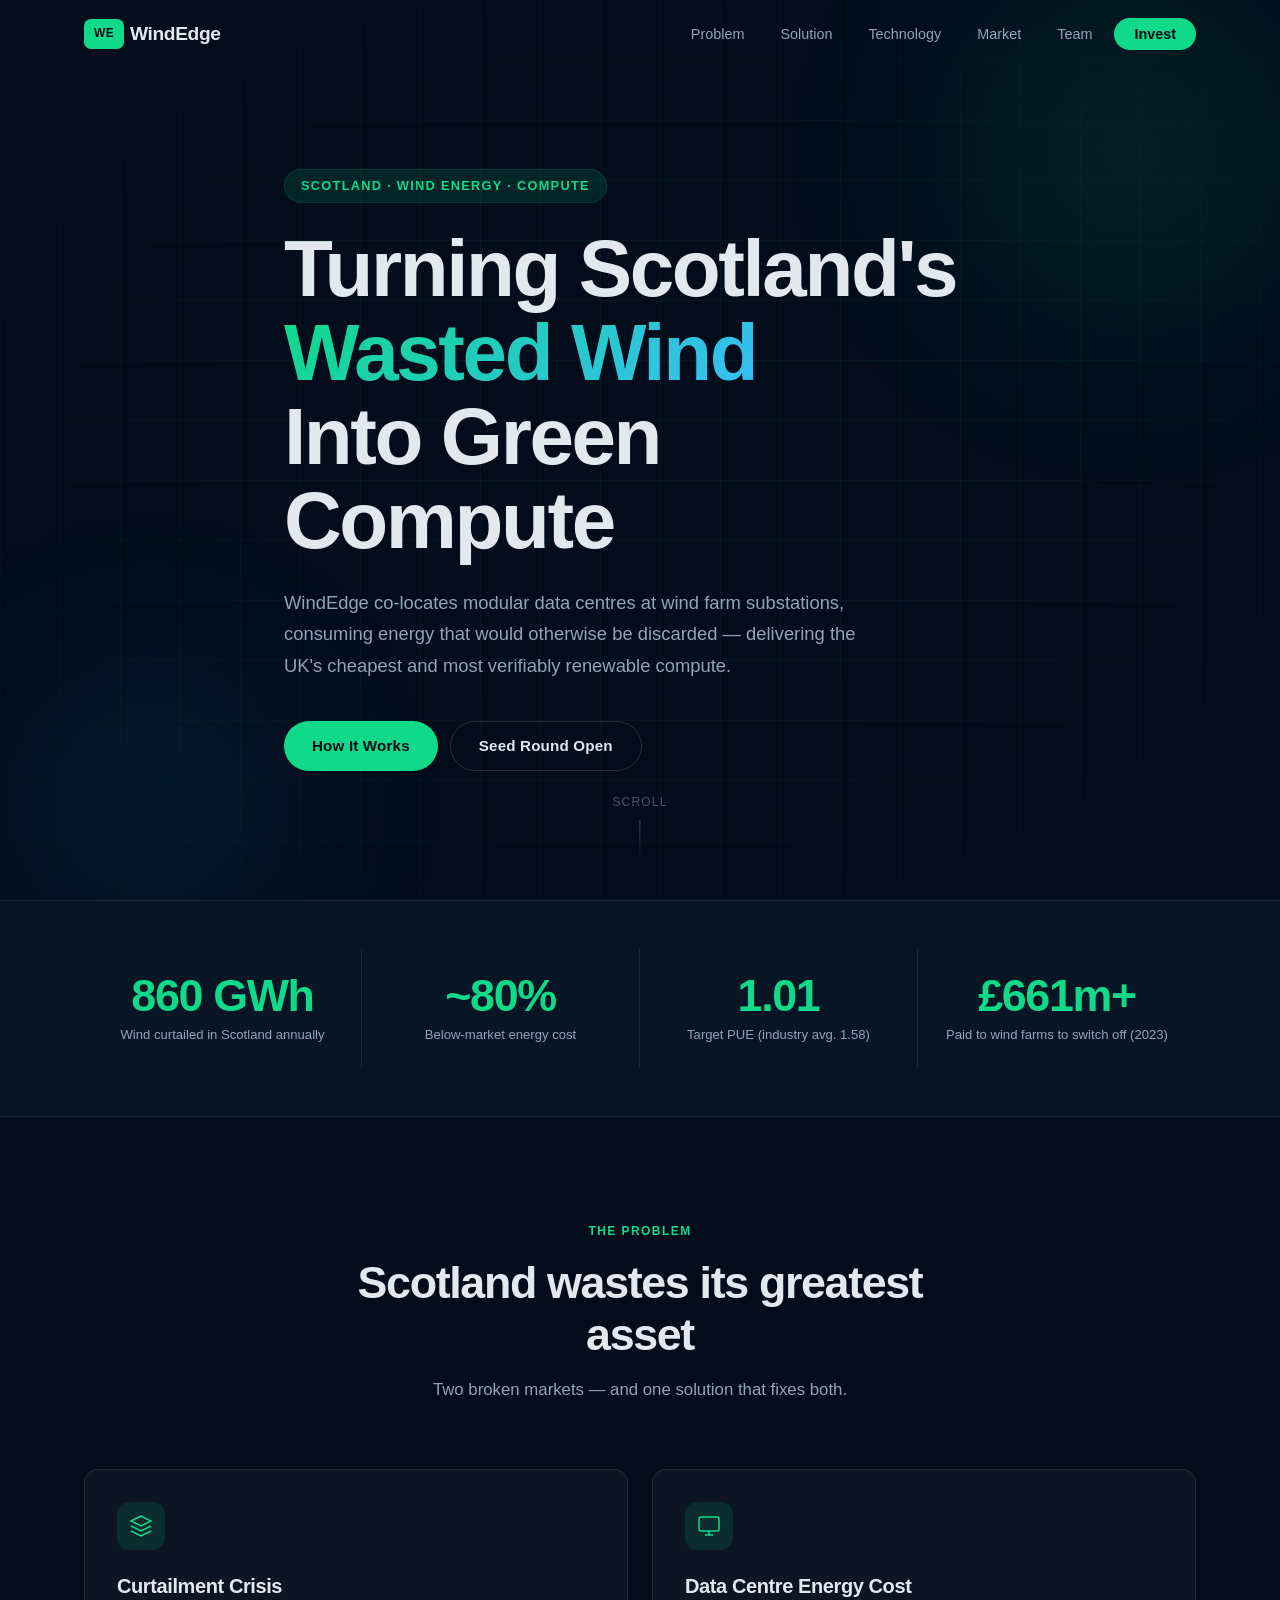
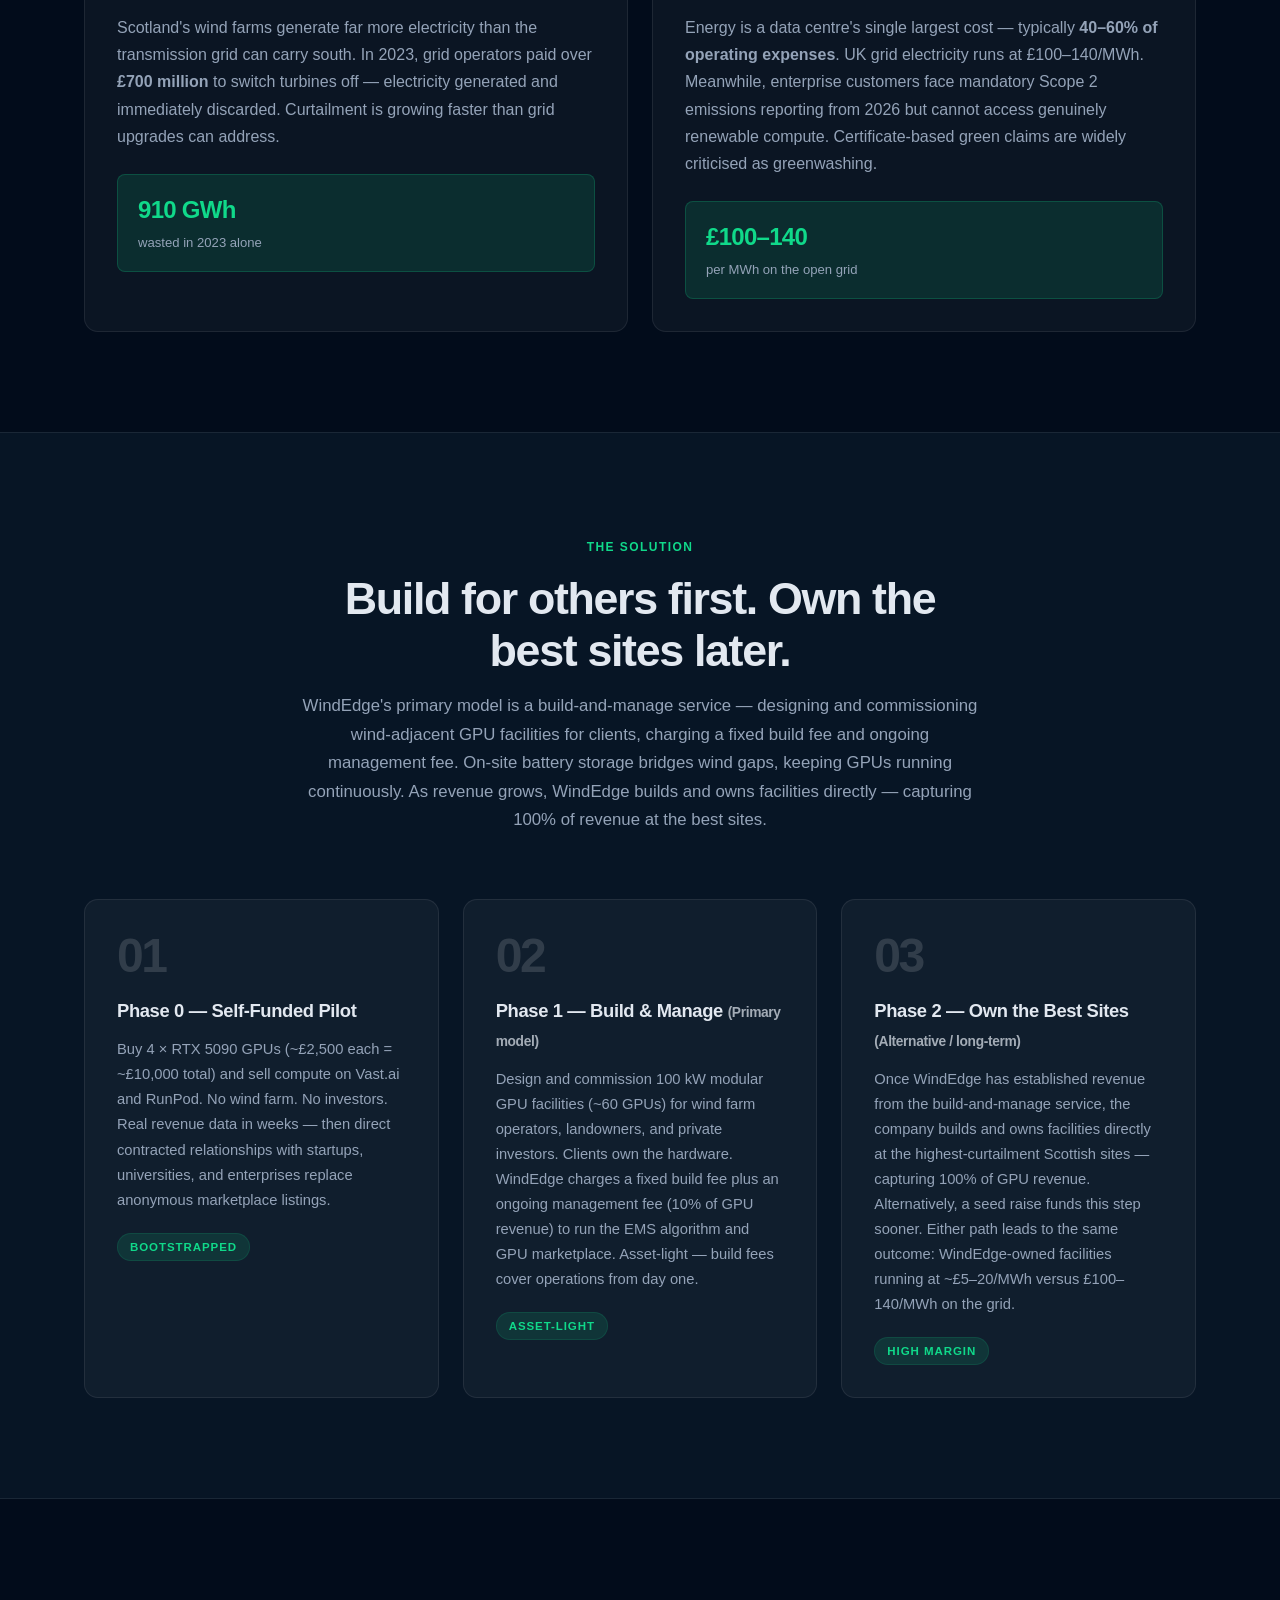
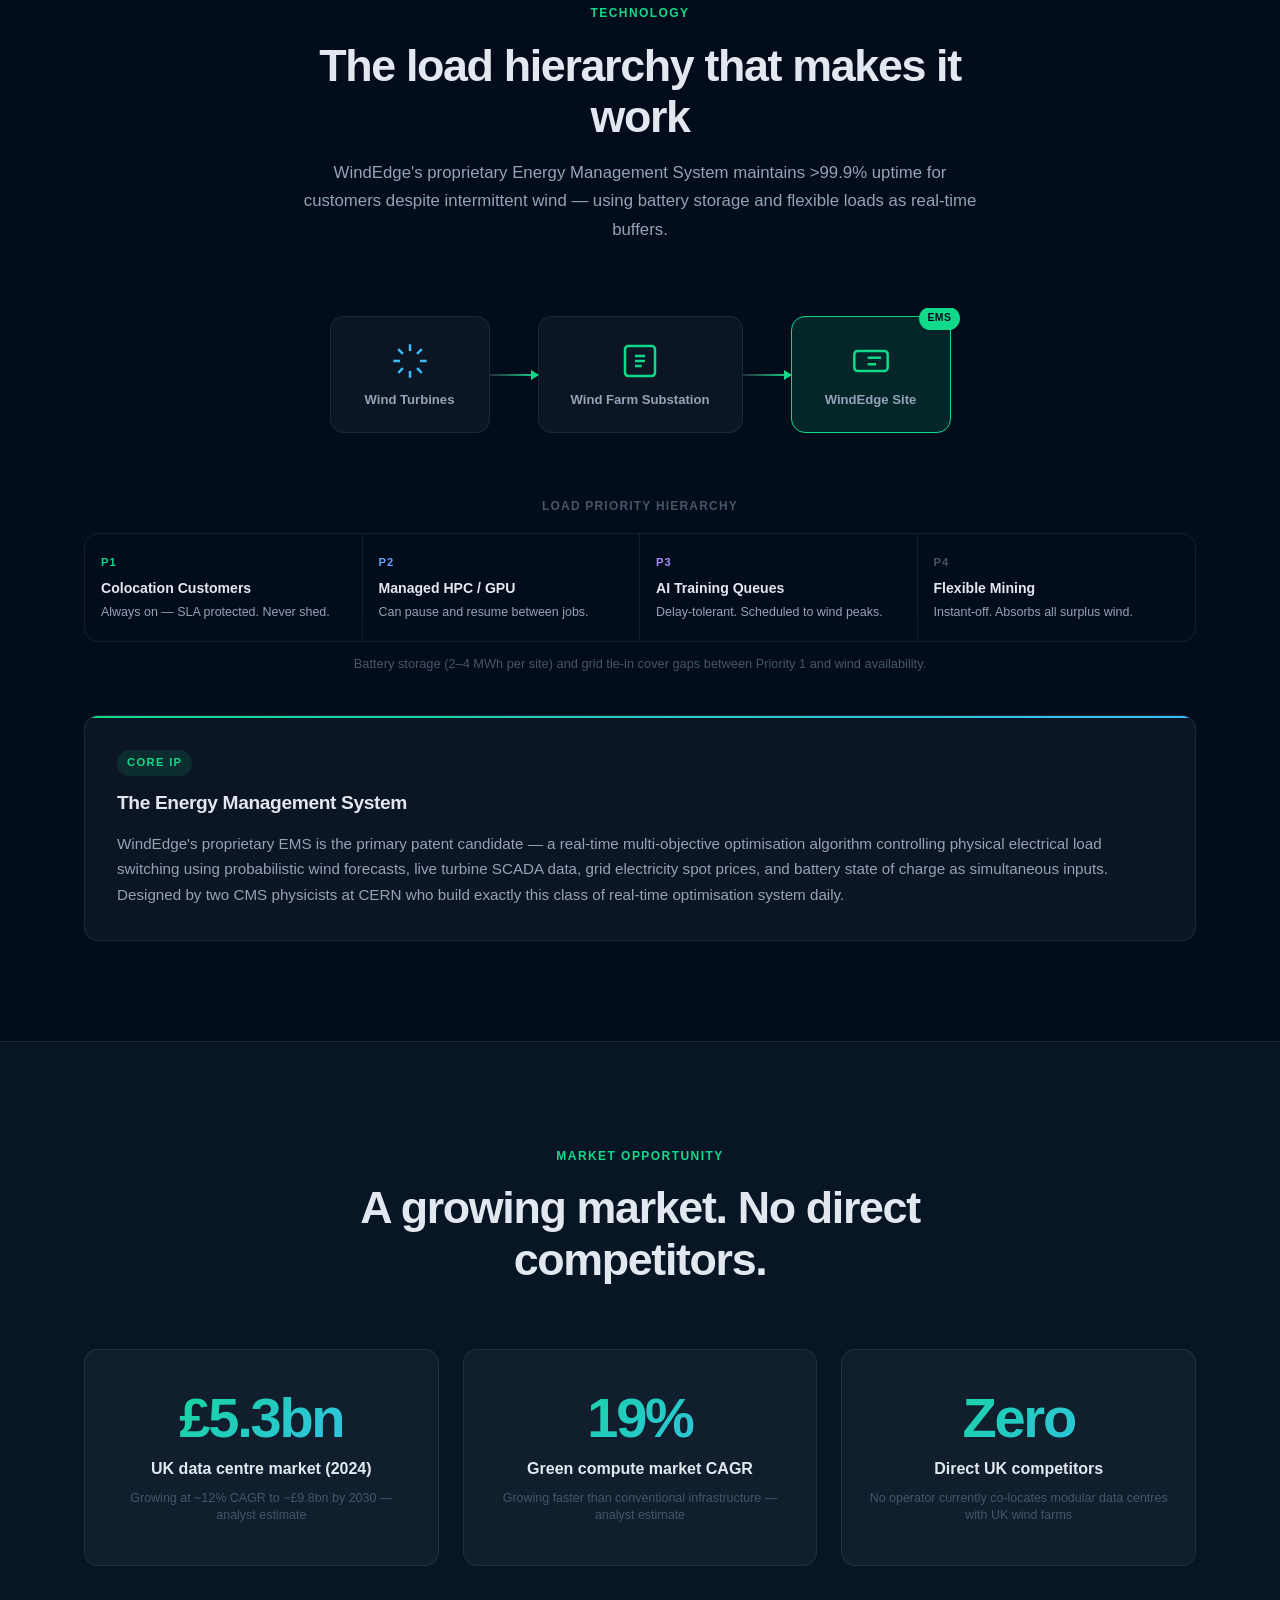
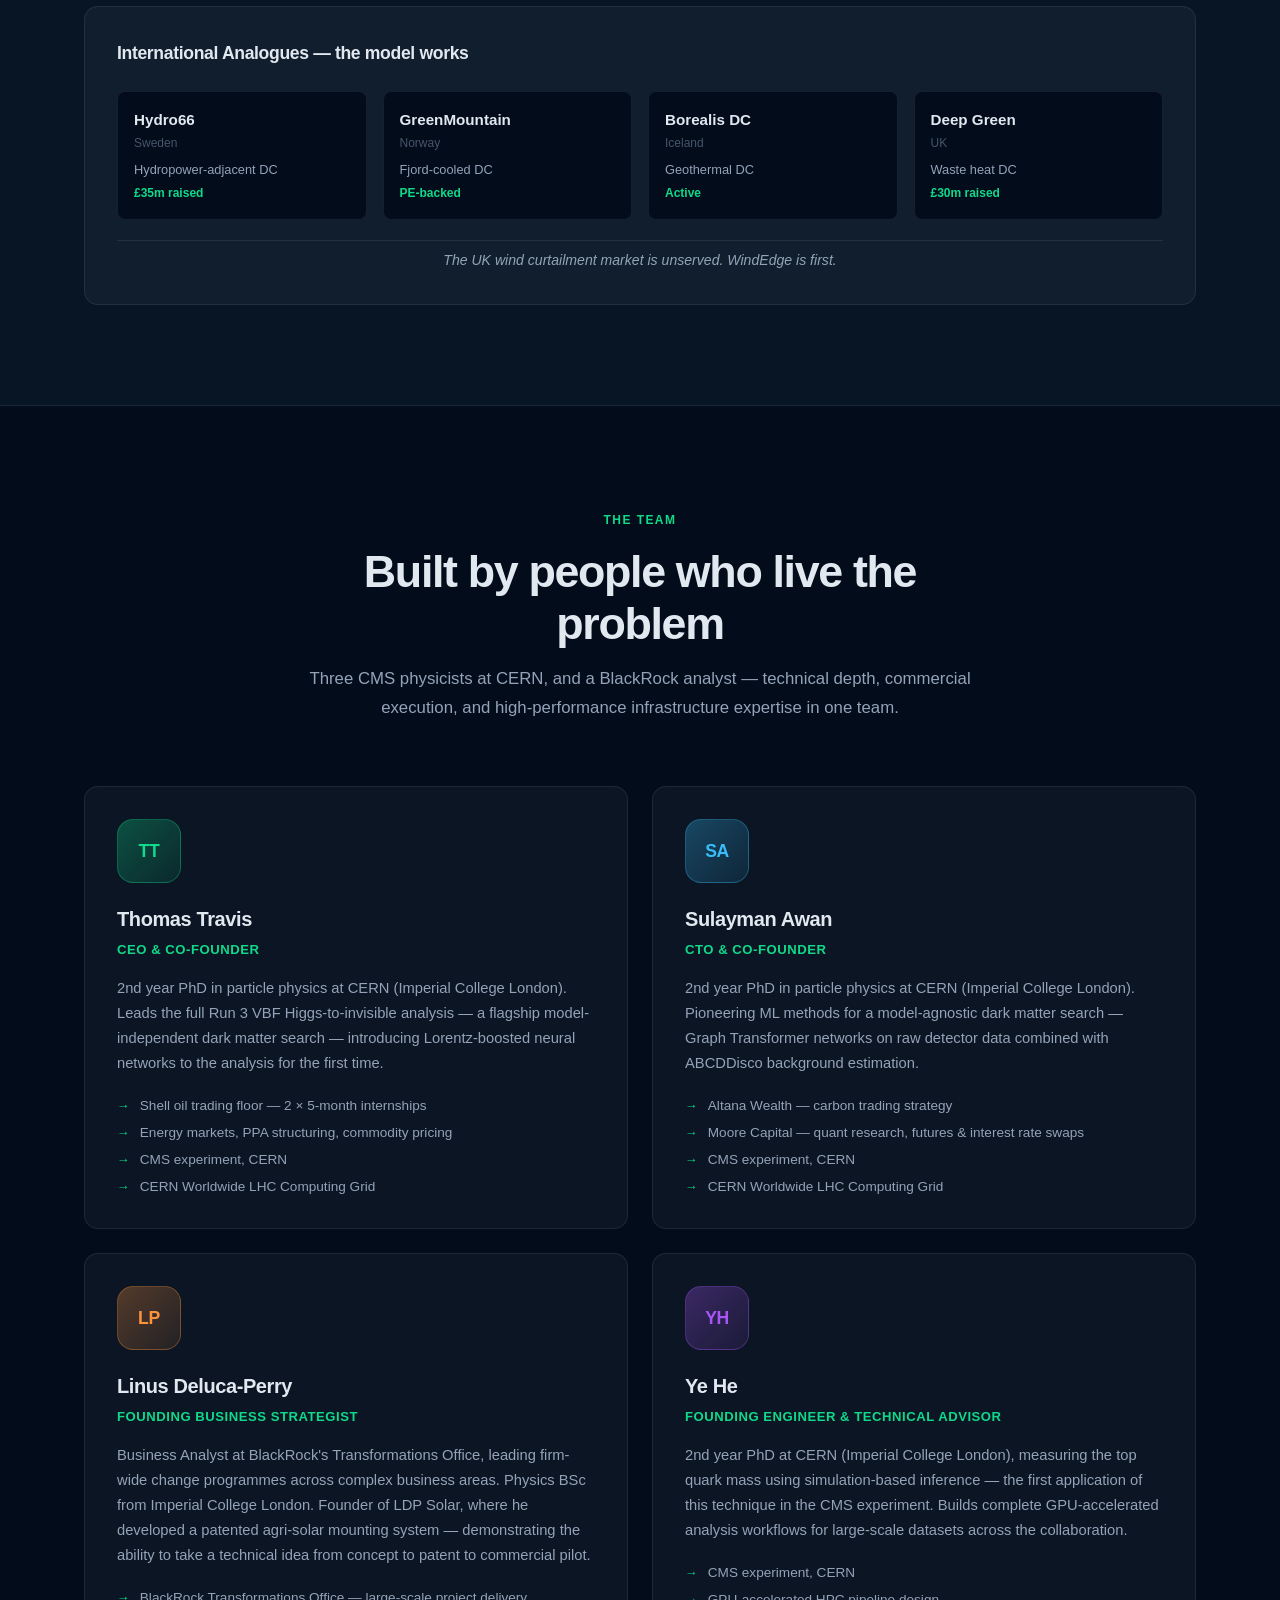
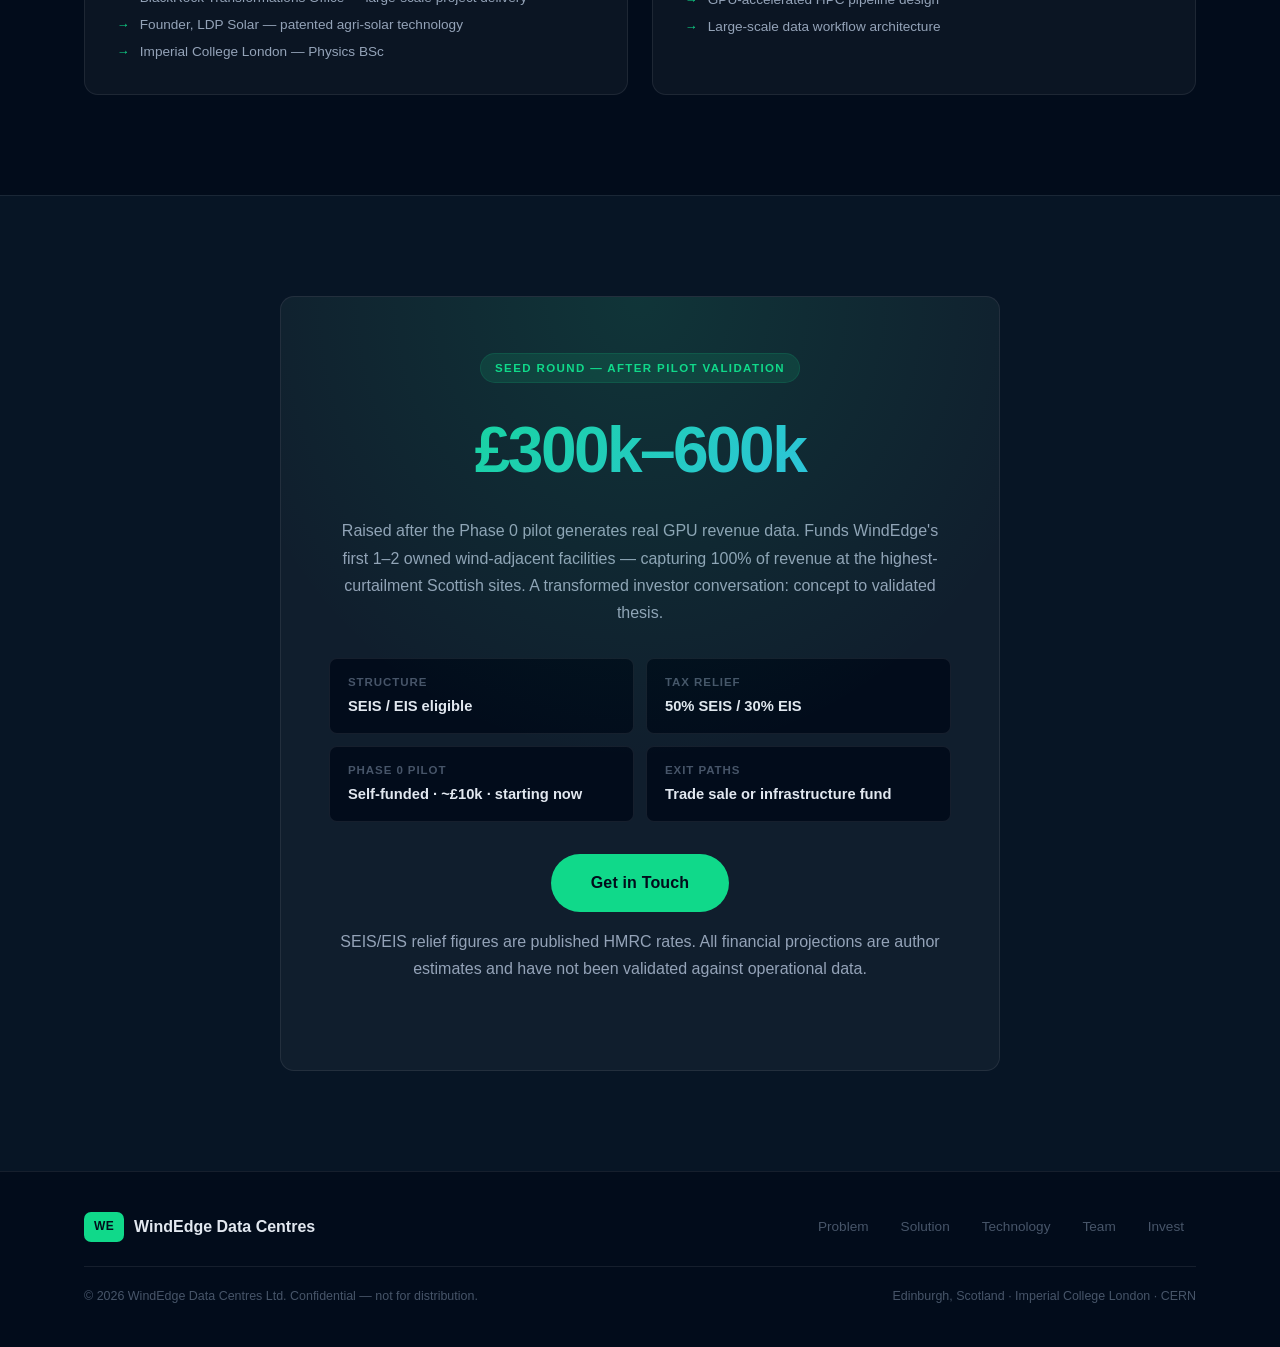
==== commit d1328ed1: "Add CMS affiliation for Thomas and Sulayman; add CERN to Ye He across all documents" ====
--- a/website/index.html
+++ b/website/index.html
@@ -269,7 +269,7 @@
           multi-objective optimisation algorithm controlling physical electrical load
           switching using probabilistic wind forecasts, live turbine SCADA data,
           grid electricity spot prices, and battery state of charge as simultaneous
-          inputs. Designed by two CERN physicists who build exactly this class of
+          inputs. Designed by two CMS physicists at CERN who build exactly this class of
           real-time optimisation system daily.
         </p>
       </div>
@@ -340,9 +340,8 @@
         <div class="section__tag">The Team</div>
         <h2 class="section__title">Built by people who live the problem</h2>
         <p class="section__sub">
-          Two CERN physicists, a BlackRock analyst, and an Imperial GPU computing
-          specialist — technical depth, commercial execution, and high-performance
-          infrastructure expertise in one team.
+          Three CMS physicists at CERN, and a BlackRock analyst — technical depth,
+          commercial execution, and high-performance infrastructure expertise in one team.
         </p>
       </div>
       <div class="team__grid">
@@ -359,6 +358,7 @@
           <ul class="team__credentials">
             <li>Shell oil trading floor — 2 × 5-month internships</li>
             <li>Energy markets, PPA structuring, commodity pricing</li>
+            <li>CMS experiment, CERN</li>
             <li>CERN Worldwide LHC Computing Grid</li>
           </ul>
         </div>
@@ -375,6 +375,7 @@
           <ul class="team__credentials">
             <li>Altana Wealth — carbon trading strategy</li>
             <li>Moore Capital — quant research, futures & interest rate swaps</li>
+            <li>CMS experiment, CERN</li>
             <li>CERN Worldwide LHC Computing Grid</li>
           </ul>
         </div>
@@ -400,15 +401,15 @@
           <h3>Ye He</h3>
           <div class="team__role">Founding Engineer & Technical Advisor</div>
           <p>
-            2nd year PhD at Imperial College London, measuring the top quark mass
-            using simulation-based inference — the first application of this
+            2nd year PhD at CERN (Imperial College London), measuring the top quark
+            mass using simulation-based inference — the first application of this
             technique in the CMS experiment. Builds complete GPU-accelerated
             analysis workflows for large-scale datasets across the collaboration.
           </p>
           <ul class="team__credentials">
+            <li>CMS experiment, CERN</li>
             <li>GPU-accelerated HPC pipeline design</li>
             <li>Large-scale data workflow architecture</li>
-            <li>CMS experiment, Imperial College London</li>
           </ul>
         </div>
       </div>
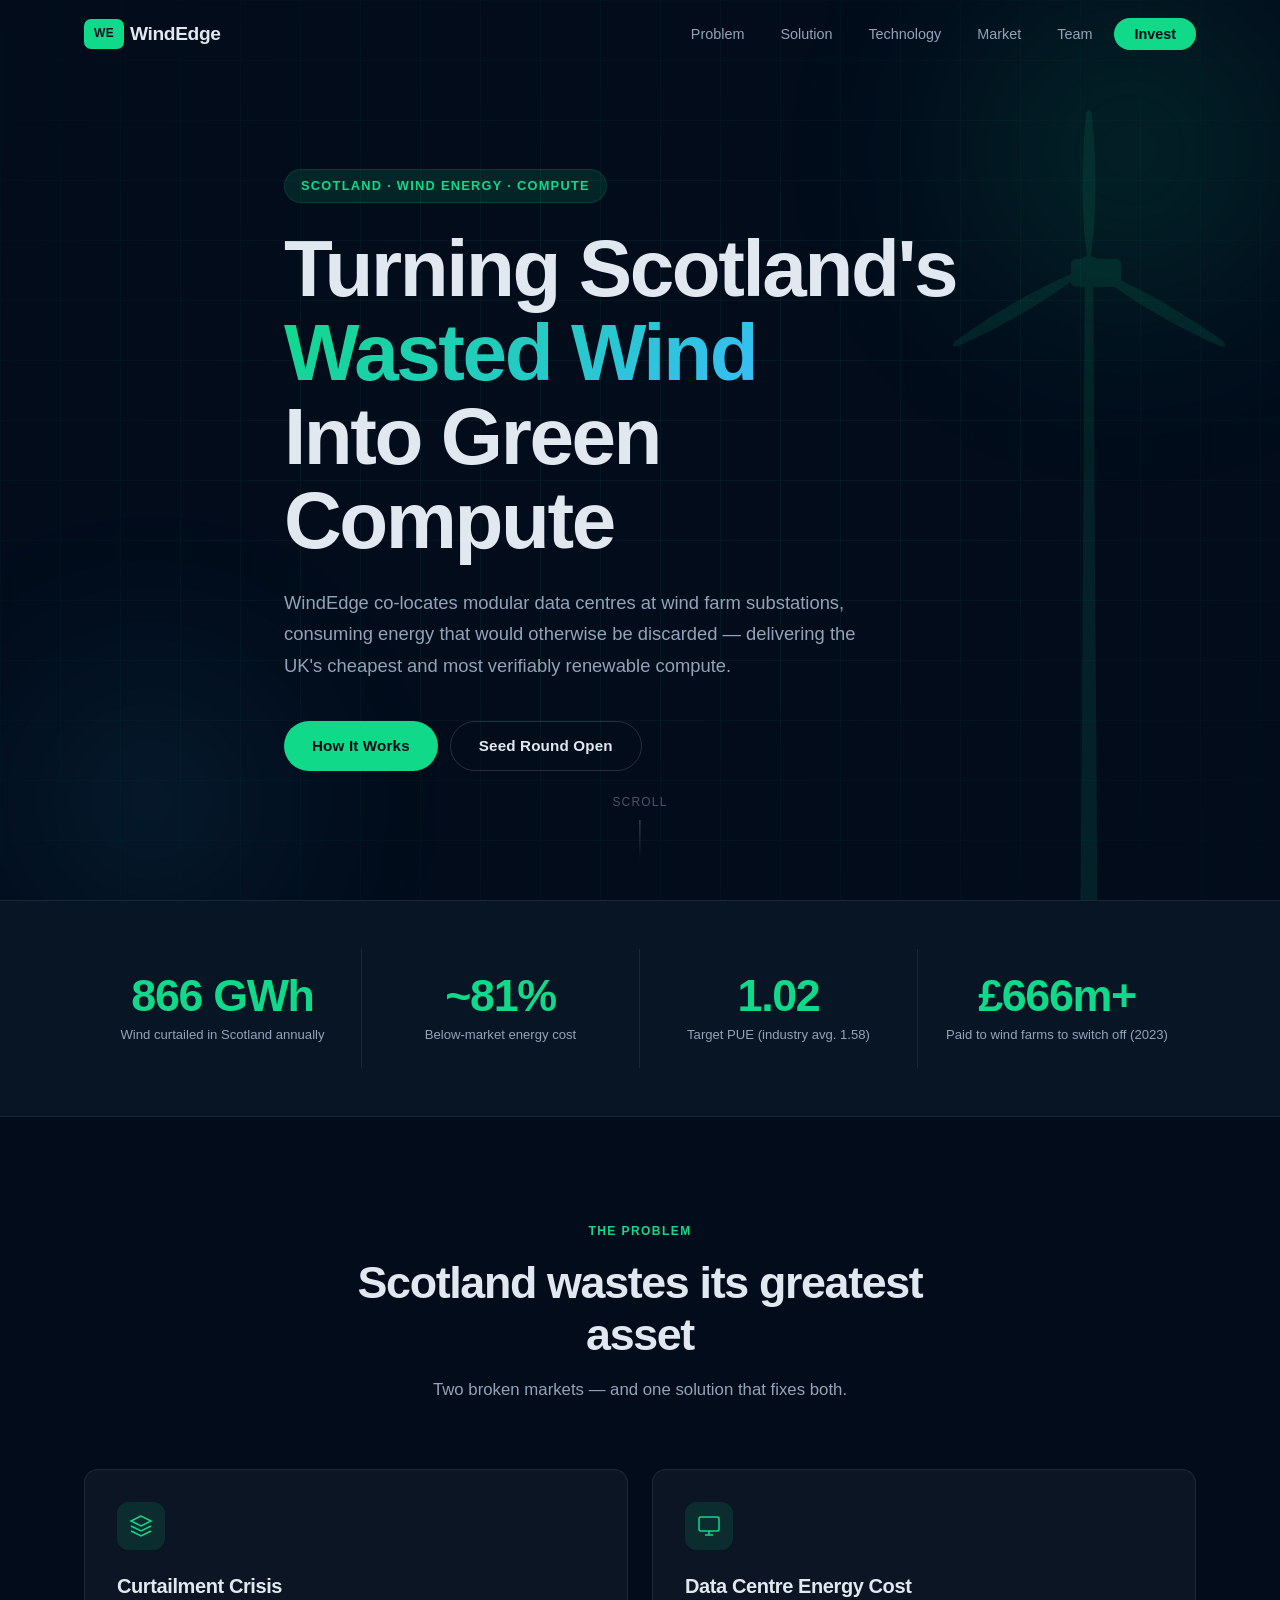
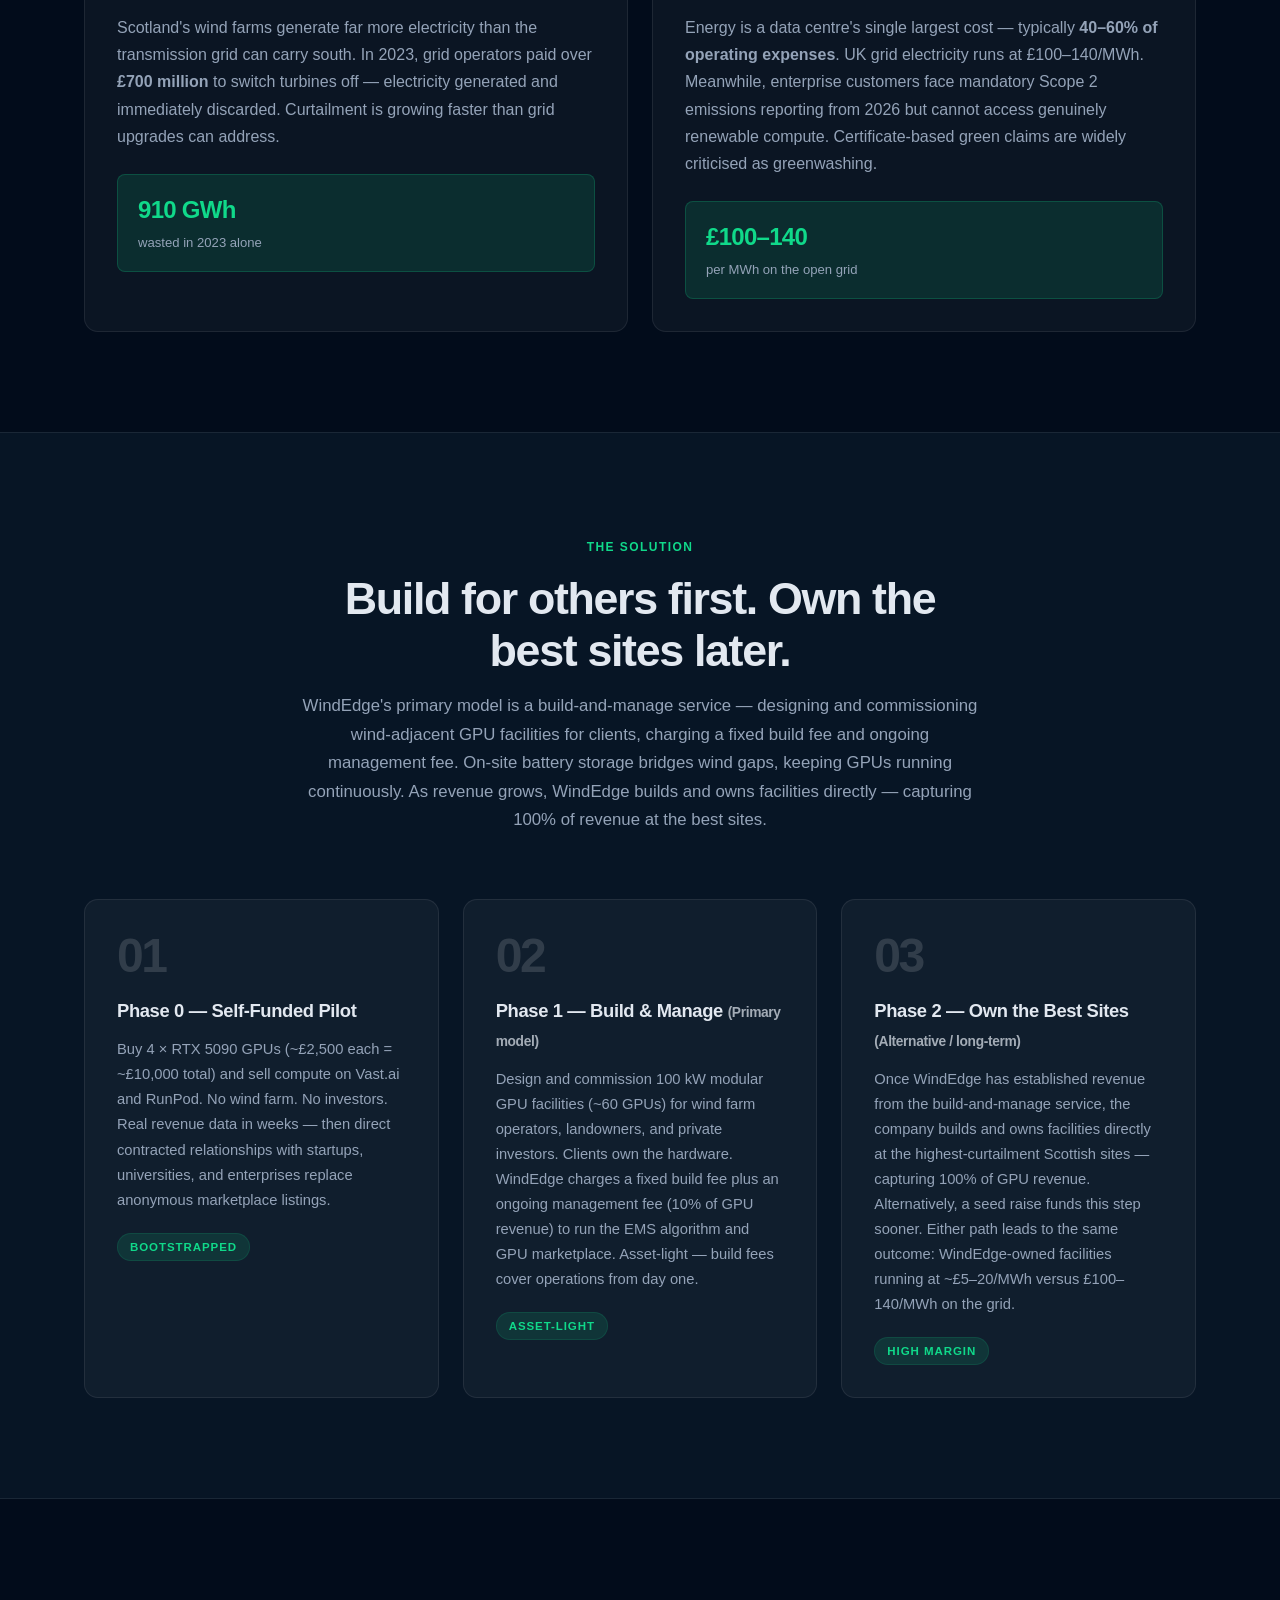
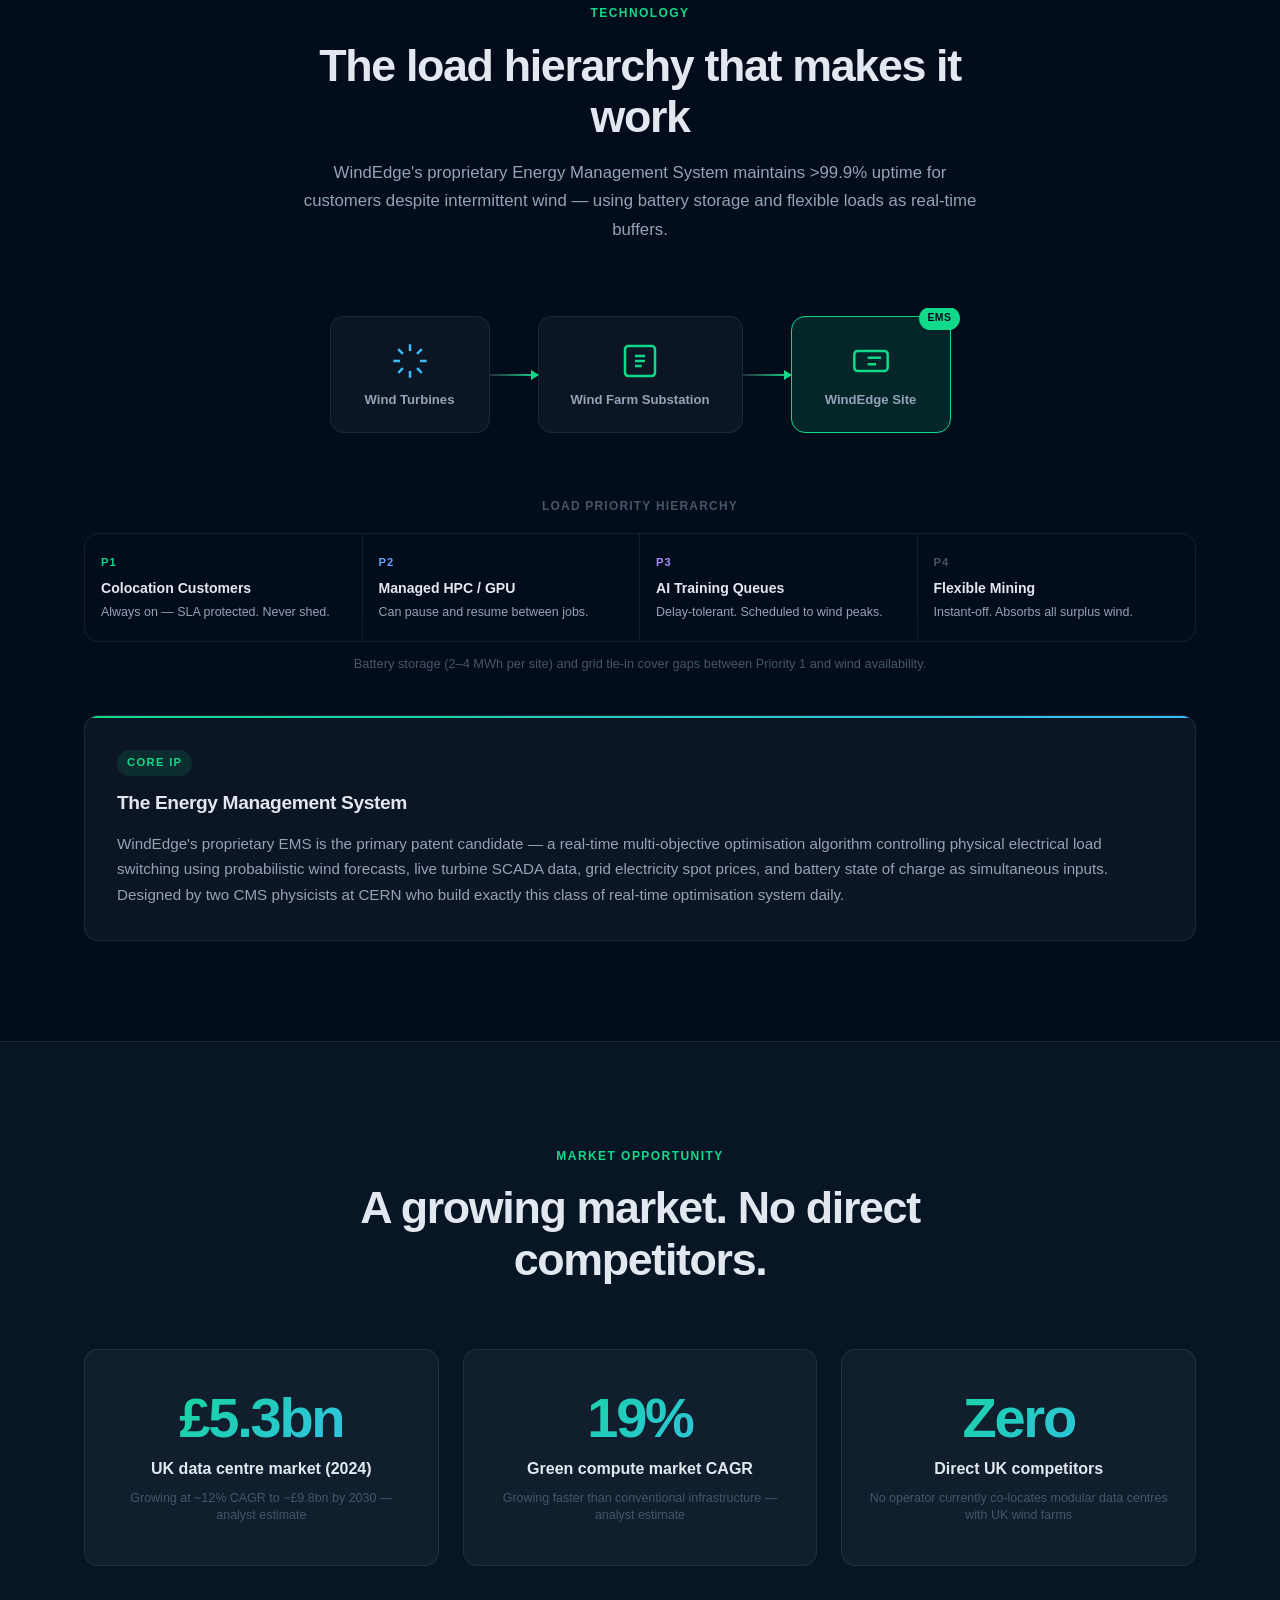
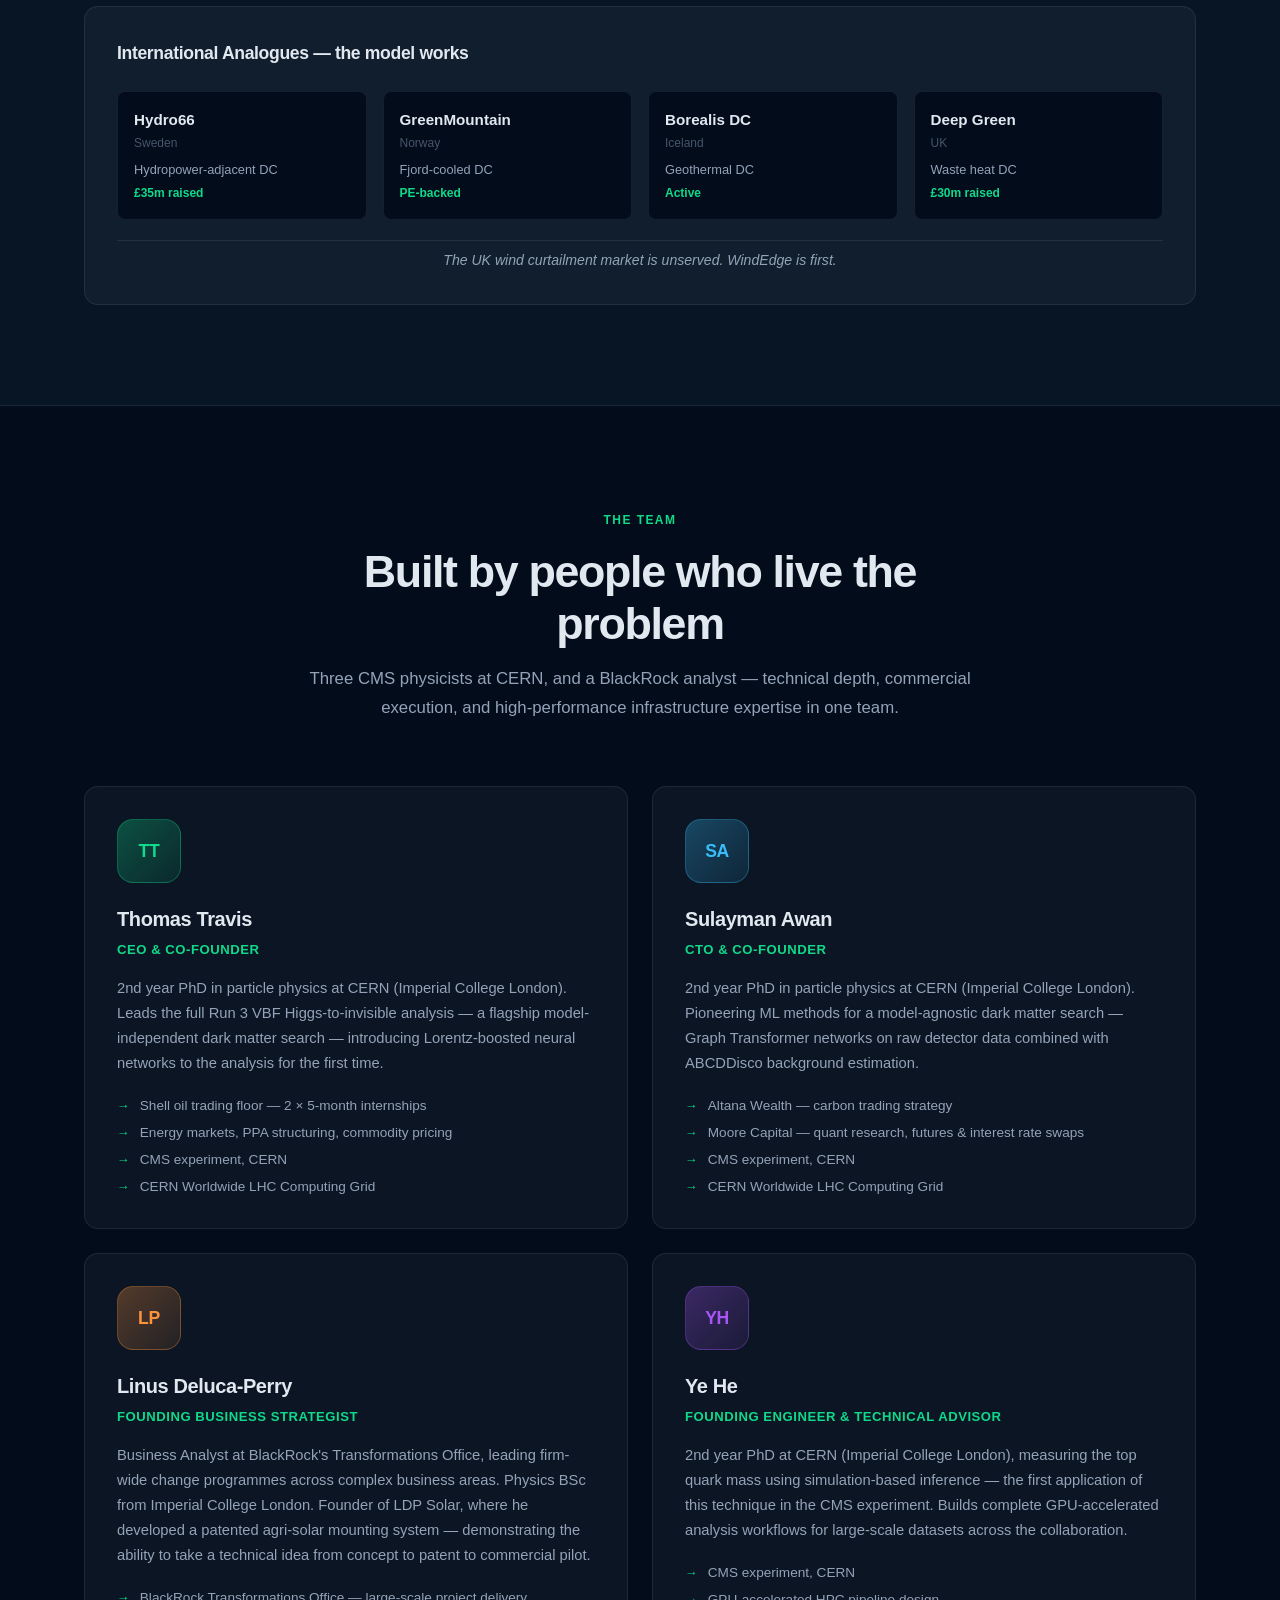
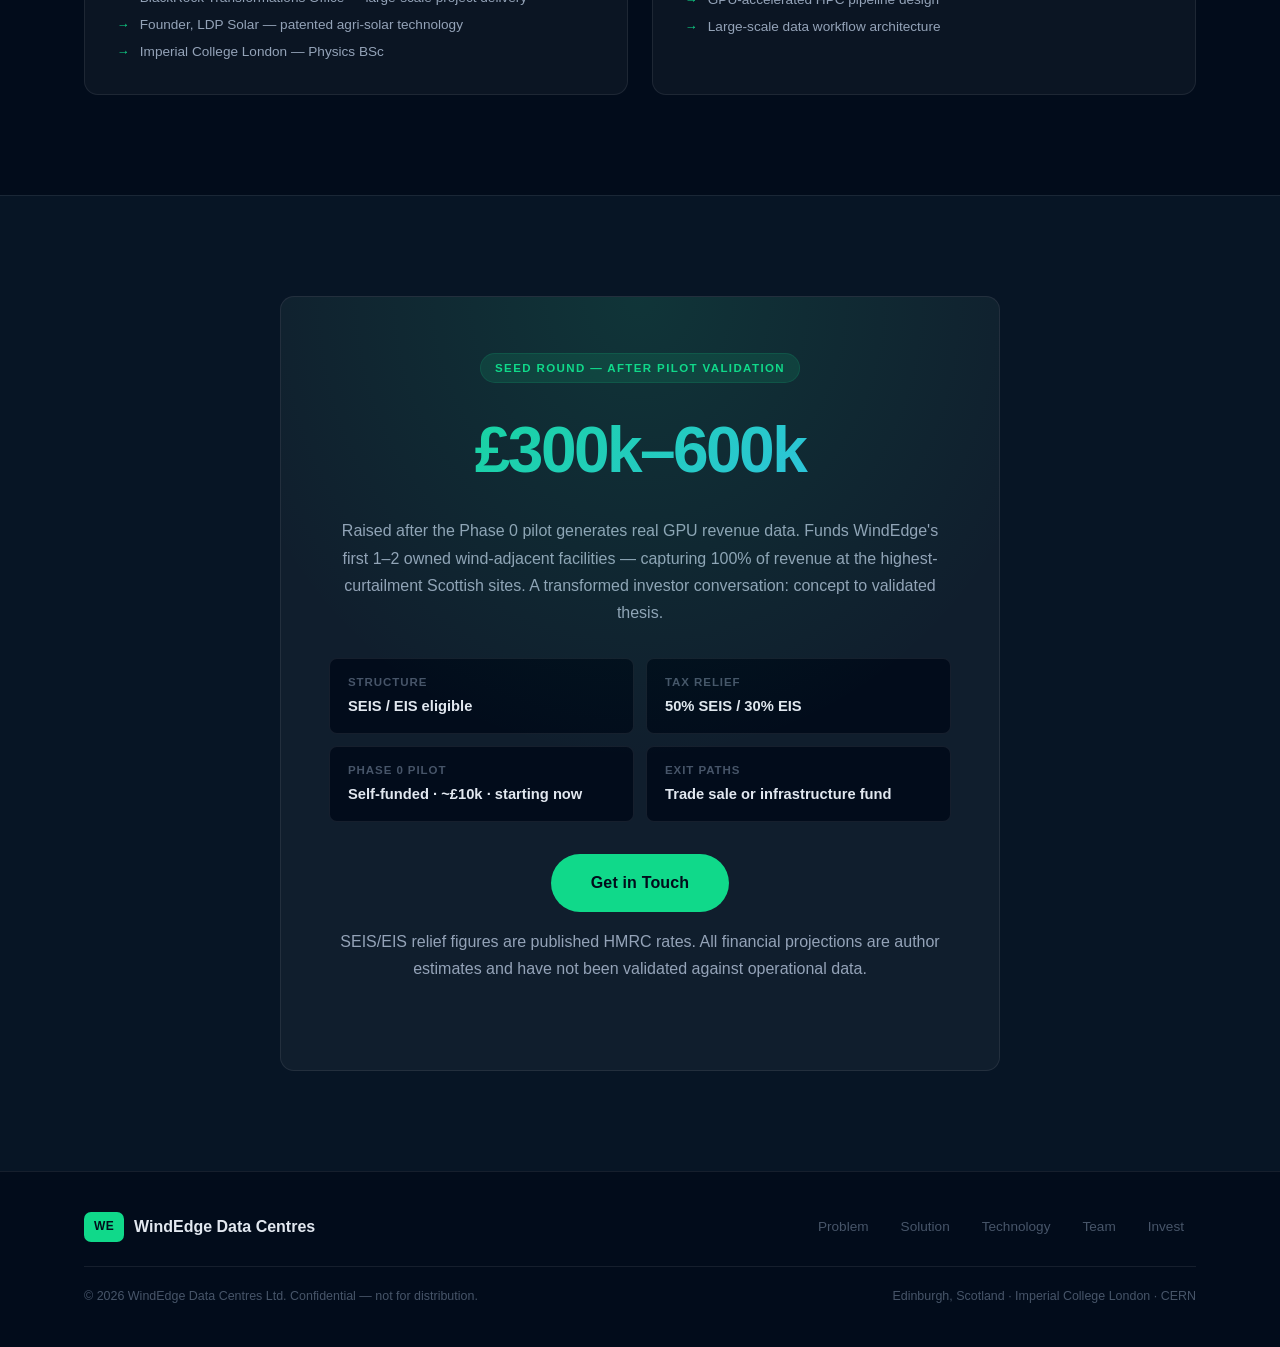
==== commit 363e2bc5: "Add animated wind turbine to hero background" ====
--- a/website/index.html
+++ b/website/index.html
@@ -34,6 +34,18 @@
       <div class="hero__grid"></div>
       <div class="hero__orb hero__orb--1"></div>
       <div class="hero__orb hero__orb--2"></div>
+      <div class="turbine-wrap">
+        <svg class="turbine-svg" viewBox="0 0 200 580" xmlns="http://www.w3.org/2000/svg">
+          <polygon points="94,580 97,140 103,140 106,580" fill="currentColor"/>
+          <rect x="87" y="122" width="36" height="20" rx="4" fill="currentColor"/>
+          <g class="turbine-rotor">
+            <path d="M100,128 C96,108 93,68 98,18 C100,15 100,15 102,18 C107,68 104,108 100,128 Z" fill="currentColor"/>
+            <path d="M100,128 C96,108 93,68 98,18 C100,15 100,15 102,18 C107,68 104,108 100,128 Z" fill="currentColor" transform="rotate(120 100 128)"/>
+            <path d="M100,128 C96,108 93,68 98,18 C100,15 100,15 102,18 C107,68 104,108 100,128 Z" fill="currentColor" transform="rotate(240 100 128)"/>
+            <circle cx="100" cy="128" r="8" fill="currentColor"/>
+          </g>
+        </svg>
+      </div>
     </div>
     <div class="hero__inner container">
       <div class="hero__tag">Scotland · Wind Energy · Compute</div>
--- a/website/styles.css
+++ b/website/styles.css
@@ -252,6 +252,27 @@
   0%, 100% { transform: translate(0, 0); }
   33%       { transform: translate(20px, -20px); }
   66%       { transform: translate(-15px, 15px); }
+}
+.turbine-wrap {
+  position: absolute;
+  right: 4%;
+  bottom: 0;
+  width: 280px;
+  opacity: 0.1;
+  color: var(--green);
+  pointer-events: none;
+  z-index: 0;
+}
+.turbine-svg { width: 100%; height: auto; display: block; }
+.turbine-rotor {
+  transform-origin: 100px 128px;
+  animation: turbine-spin 9s linear infinite;
+}
+@keyframes turbine-spin {
+  to { transform: rotate(360deg); }
+}
+@media (max-width: 768px) {
+  .turbine-wrap { width: 160px; opacity: 0.06; right: 0; }
 }
 .hero__inner {
   position: relative;
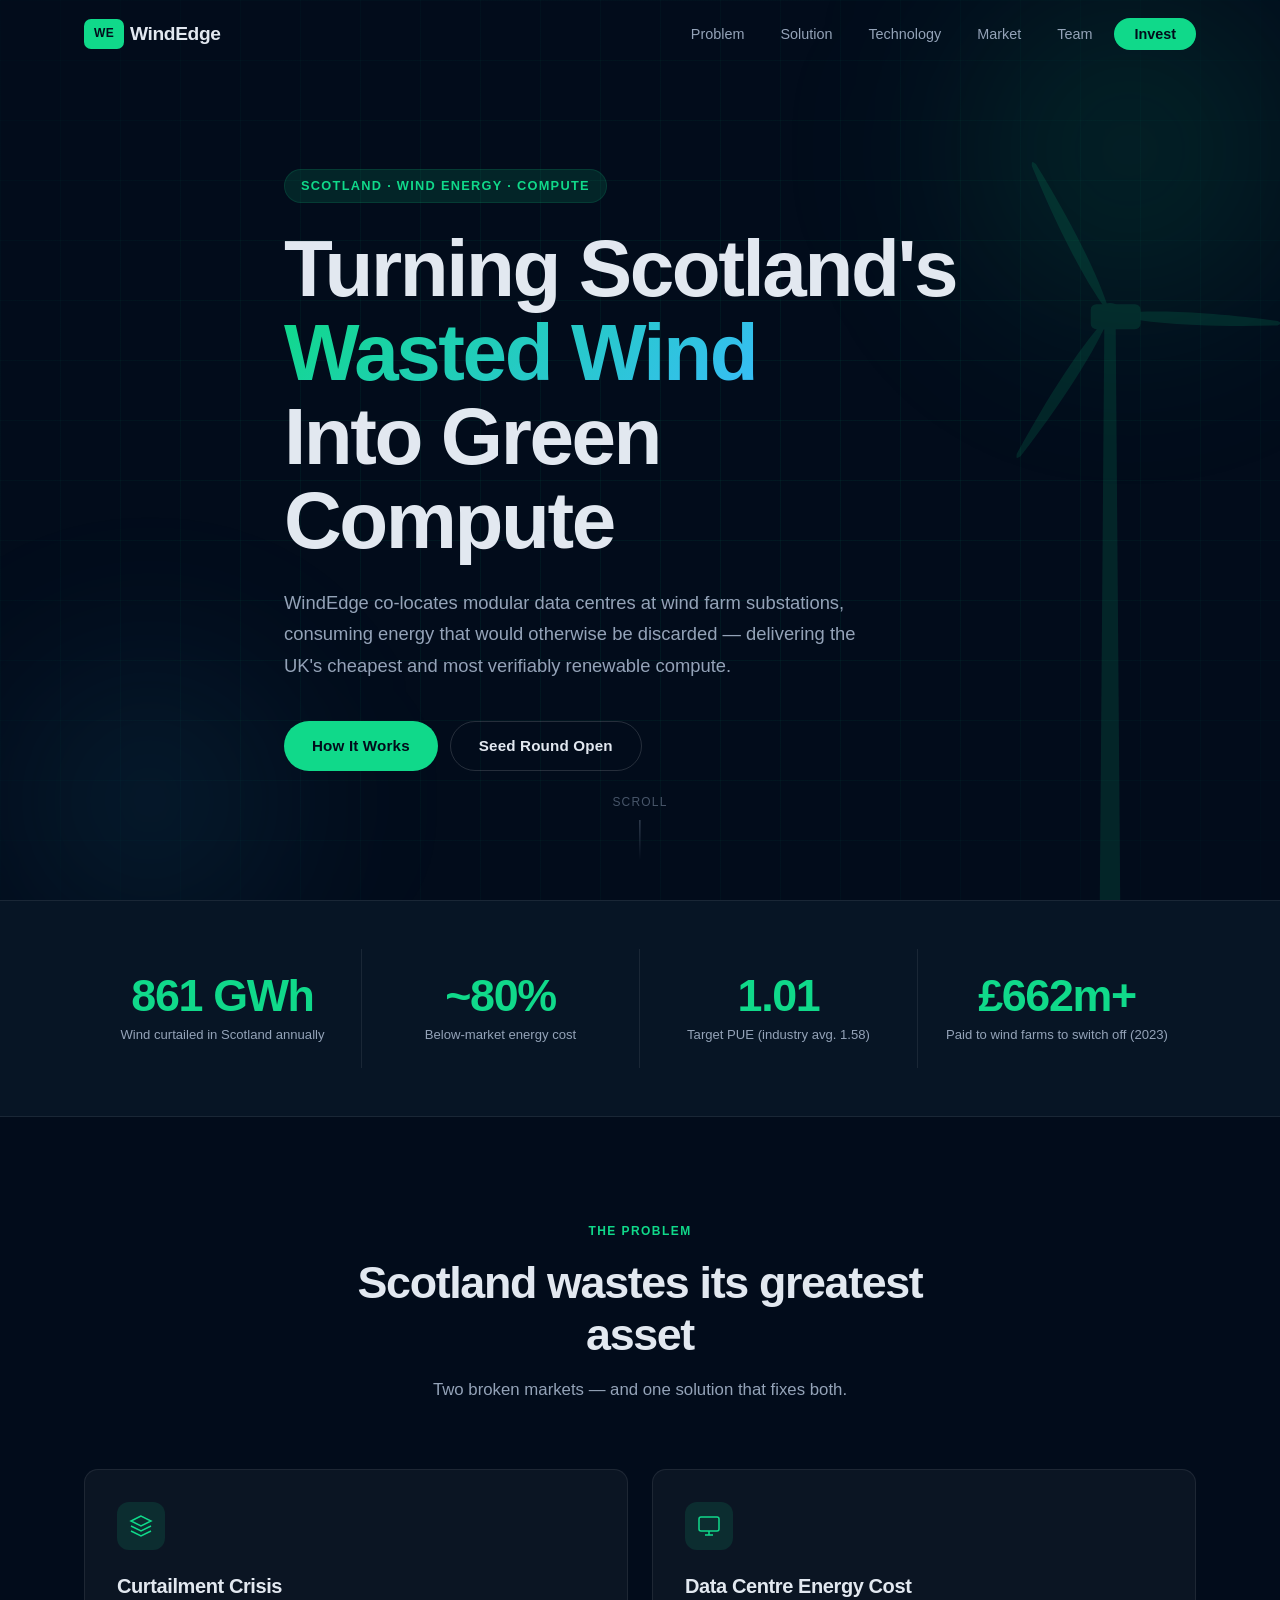
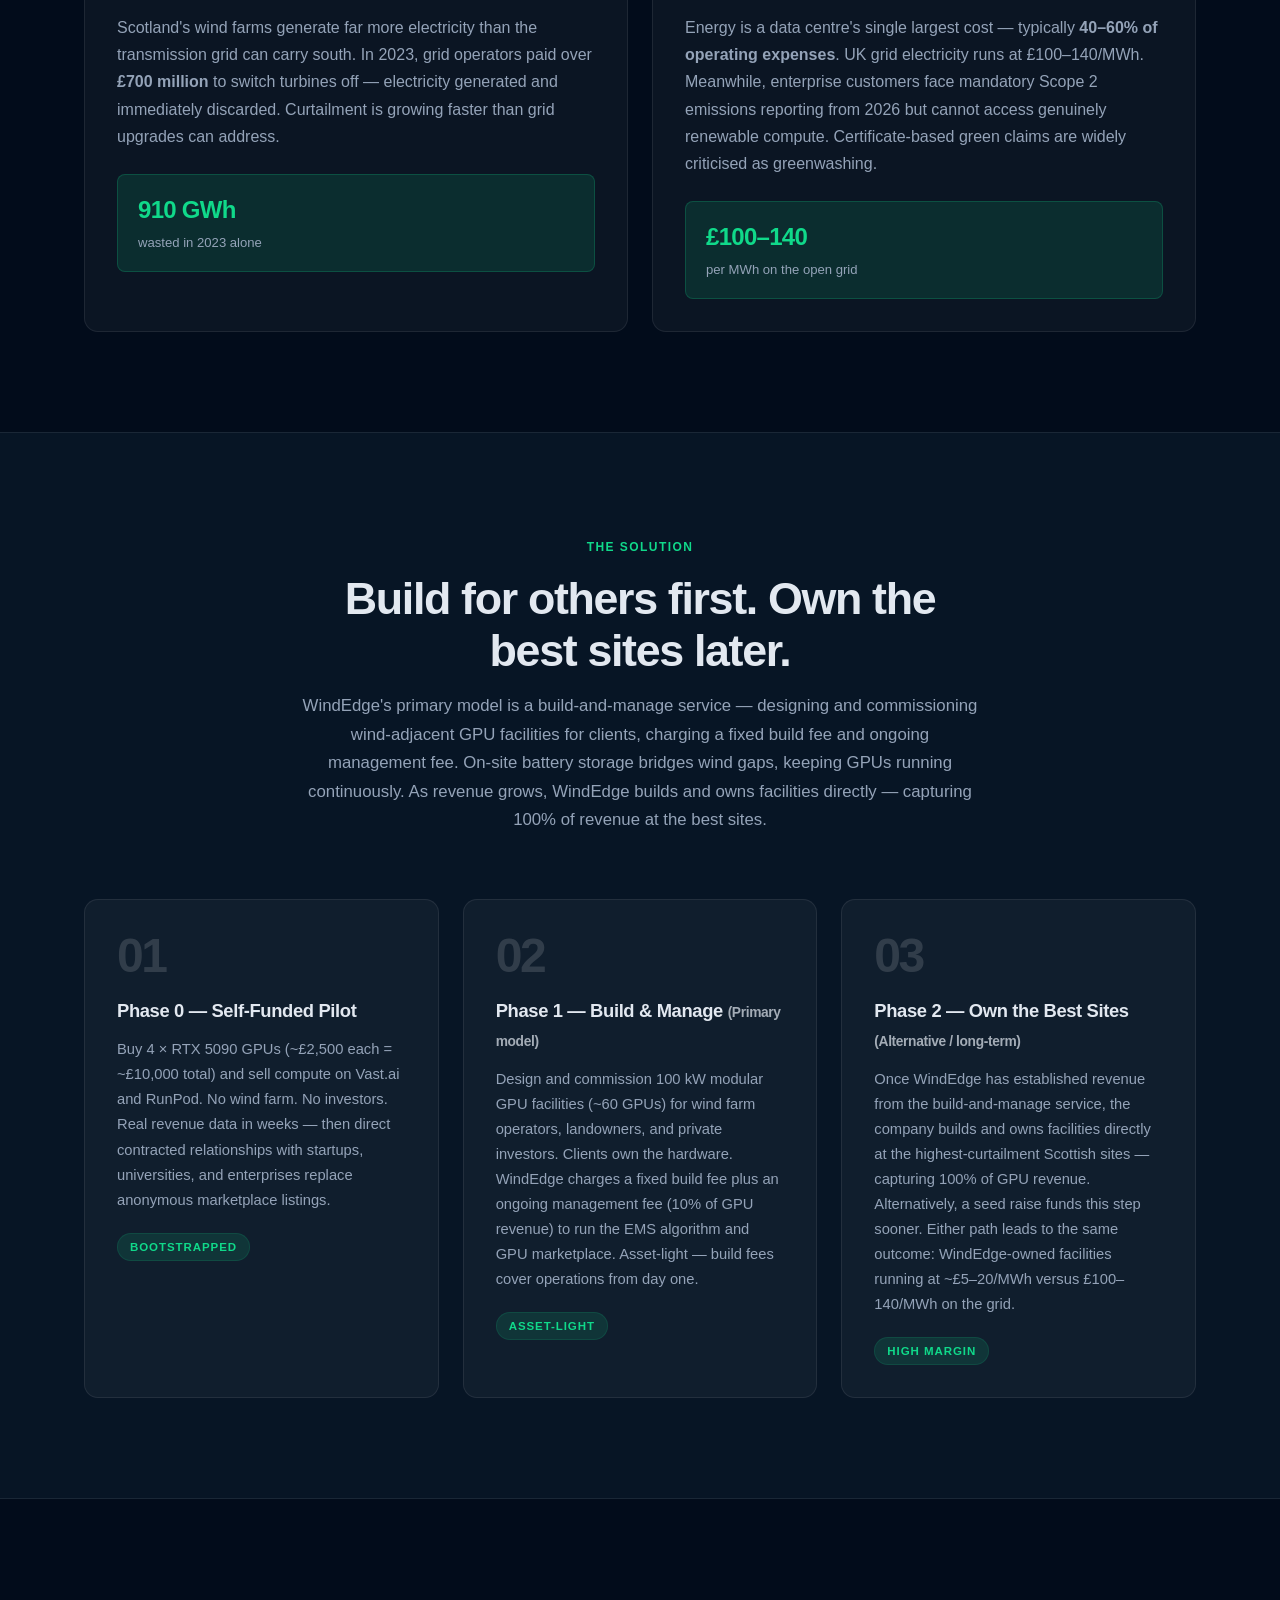
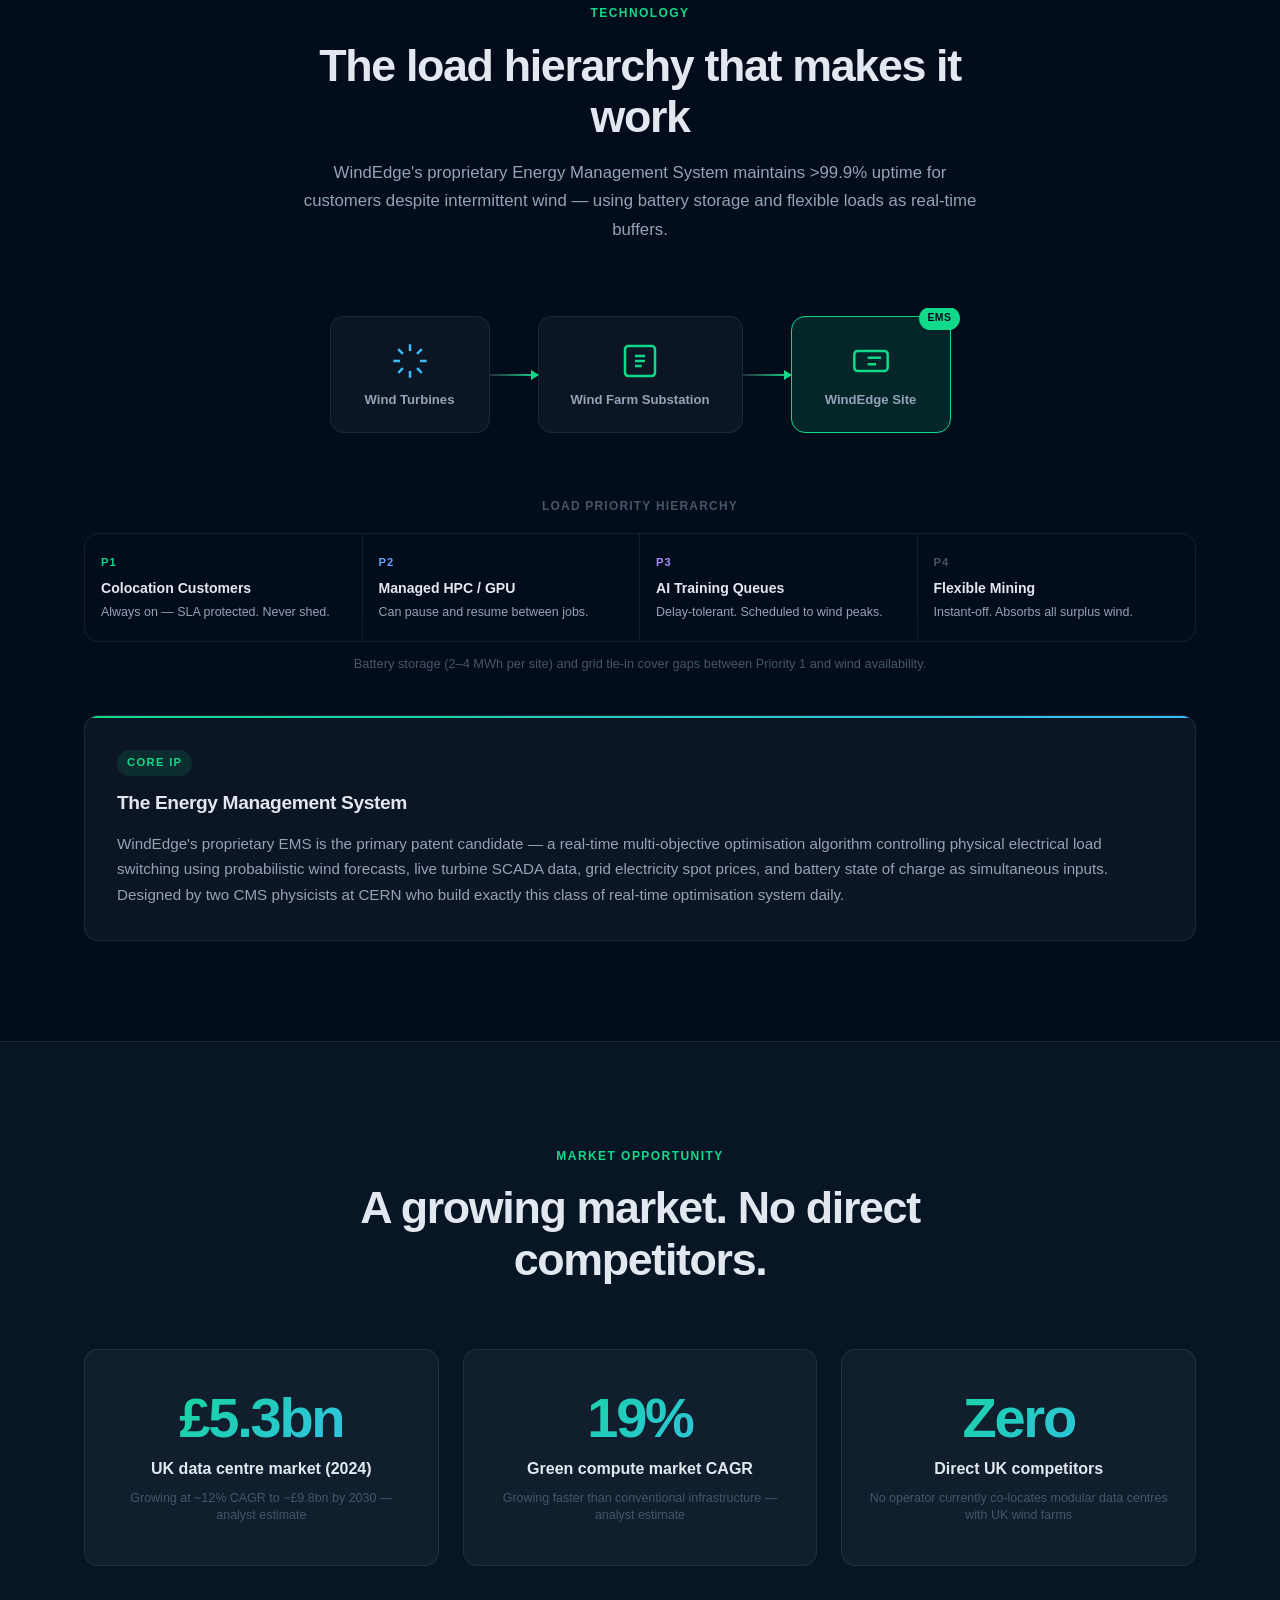
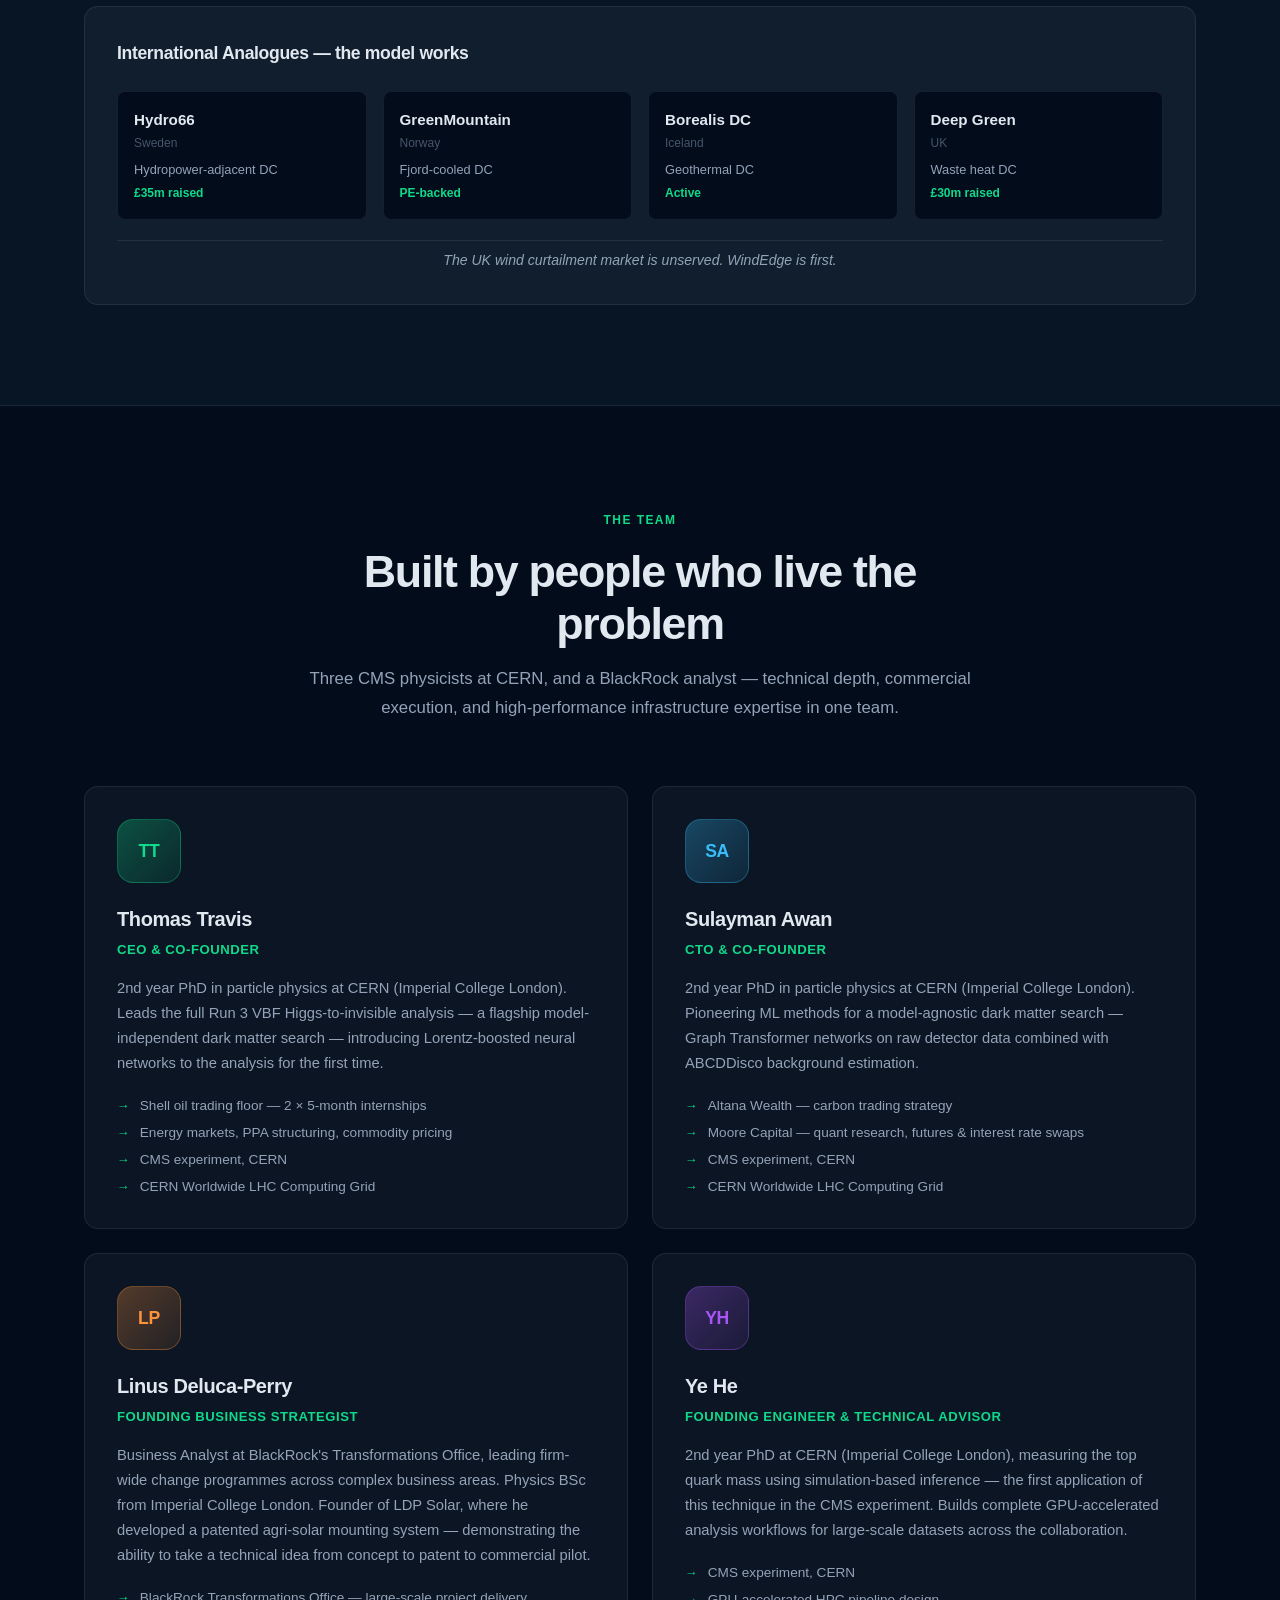
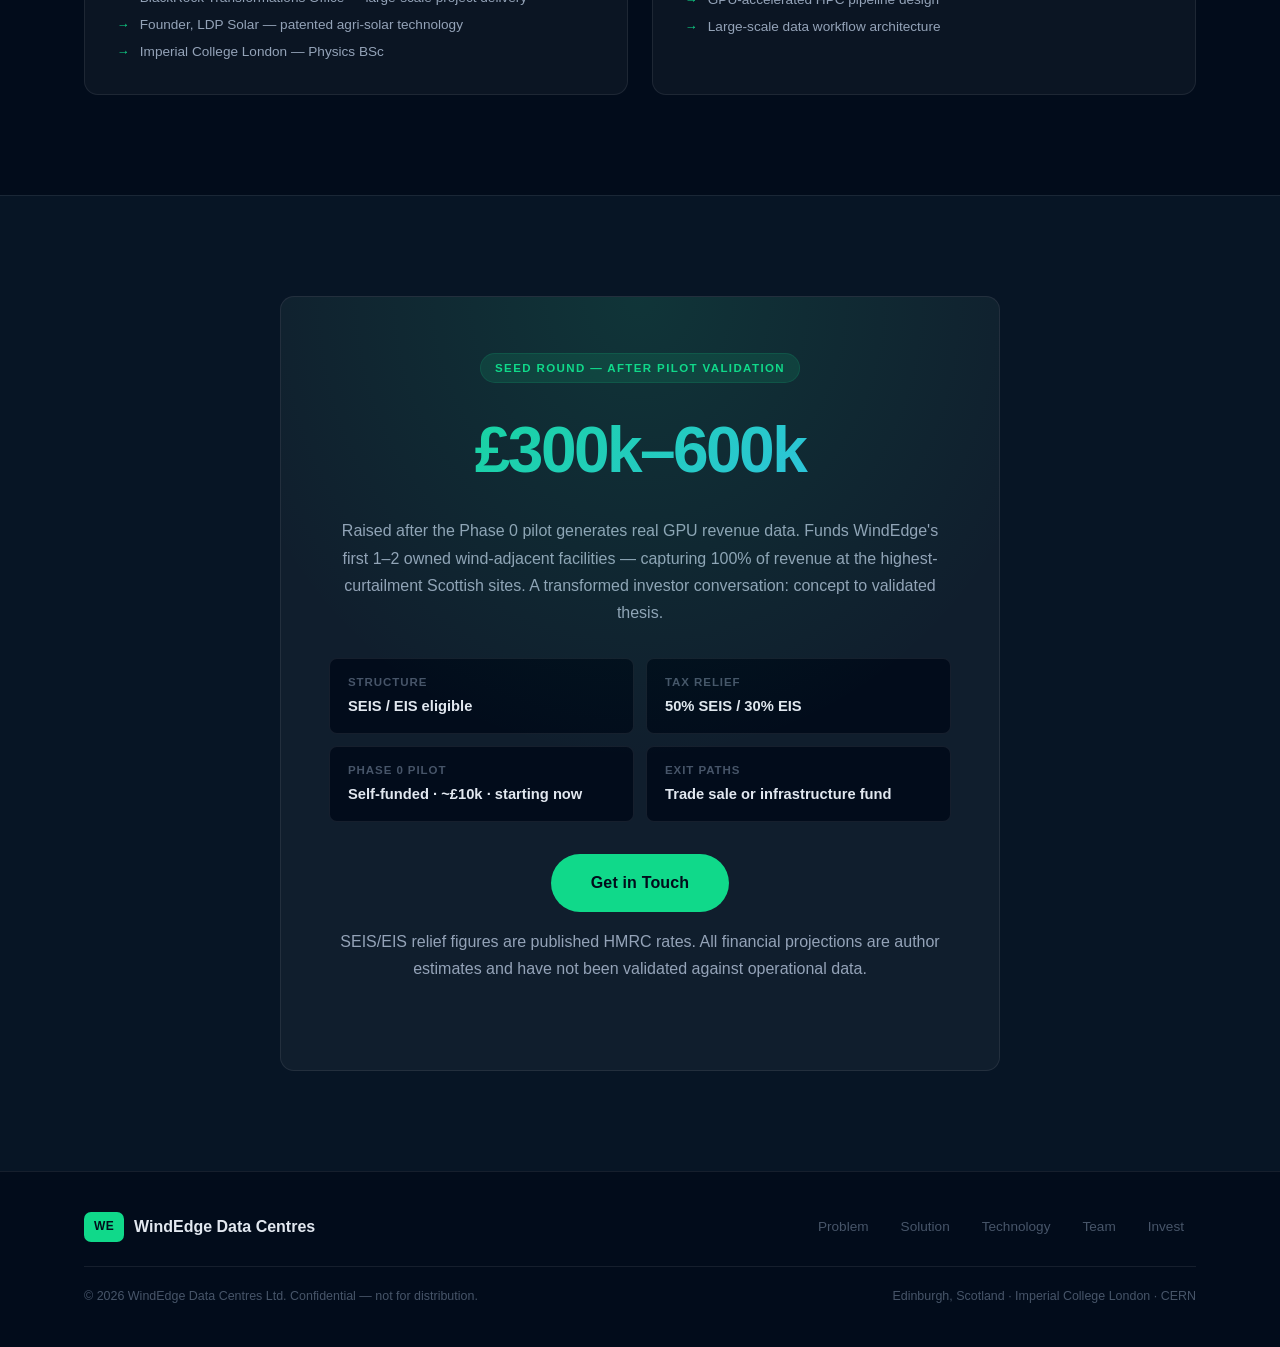
==== commit b27efd04: "Fix turbine: use SVG animateTransform for reliable spin, fix positioning" ====
--- a/website/index.html
+++ b/website/index.html
@@ -34,18 +34,24 @@
       <div class="hero__grid"></div>
       <div class="hero__orb hero__orb--1"></div>
       <div class="hero__orb hero__orb--2"></div>
-      <div class="turbine-wrap">
-        <svg class="turbine-svg" viewBox="0 0 200 580" xmlns="http://www.w3.org/2000/svg">
-          <polygon points="94,580 97,140 103,140 106,580" fill="currentColor"/>
-          <rect x="87" y="122" width="36" height="20" rx="4" fill="currentColor"/>
-          <g class="turbine-rotor">
-            <path d="M100,128 C96,108 93,68 98,18 C100,15 100,15 102,18 C107,68 104,108 100,128 Z" fill="currentColor"/>
-            <path d="M100,128 C96,108 93,68 98,18 C100,15 100,15 102,18 C107,68 104,108 100,128 Z" fill="currentColor" transform="rotate(120 100 128)"/>
-            <path d="M100,128 C96,108 93,68 98,18 C100,15 100,15 102,18 C107,68 104,108 100,128 Z" fill="currentColor" transform="rotate(240 100 128)"/>
-            <circle cx="100" cy="128" r="8" fill="currentColor"/>
+    </div>
+    <div class="turbine-wrap">
+      <svg viewBox="0 0 300 700" xmlns="http://www.w3.org/2000/svg" fill="currentColor">
+        <!-- Tower -->
+        <polygon points="141,700 145,192 155,192 159,700"/>
+        <!-- Nacelle -->
+        <rect x="133" y="174" width="44" height="22" rx="5"/>
+        <!-- Rotor: outer g positions hub, inner g spins -->
+        <g transform="translate(150,183)">
+          <g>
+            <path d="M0,0 C-5,-22 -8,-72 -2,-148 C0,-152 0,-152 2,-148 C8,-72 5,-22 0,0 Z"/>
+            <path d="M0,0 C-5,-22 -8,-72 -2,-148 C0,-152 0,-152 2,-148 C8,-72 5,-22 0,0 Z" transform="rotate(120)"/>
+            <path d="M0,0 C-5,-22 -8,-72 -2,-148 C0,-152 0,-152 2,-148 C8,-72 5,-22 0,0 Z" transform="rotate(240)"/>
+            <animateTransform attributeName="transform" type="rotate" from="0" to="360" dur="8s" repeatCount="indefinite"/>
           </g>
-        </svg>
-      </div>
+          <circle r="10"/>
+        </g>
+      </svg>
     </div>
     <div class="hero__inner container">
       <div class="hero__tag">Scotland · Wind Energy · Compute</div>
--- a/website/styles.css
+++ b/website/styles.css
@@ -255,24 +255,17 @@
 }
 .turbine-wrap {
   position: absolute;
-  right: 4%;
+  right: 0;
   bottom: 0;
-  width: 280px;
-  opacity: 0.1;
+  width: 340px;
+  opacity: 0.12;
   color: var(--green);
   pointer-events: none;
   z-index: 0;
 }
-.turbine-svg { width: 100%; height: auto; display: block; }
-.turbine-rotor {
-  transform-origin: 100px 128px;
-  animation: turbine-spin 9s linear infinite;
-}
-@keyframes turbine-spin {
-  to { transform: rotate(360deg); }
-}
+.turbine-wrap svg { width: 100%; height: auto; display: block; }
 @media (max-width: 768px) {
-  .turbine-wrap { width: 160px; opacity: 0.06; right: 0; }
+  .turbine-wrap { width: 180px; opacity: 0.07; }
 }
 .hero__inner {
   position: relative;
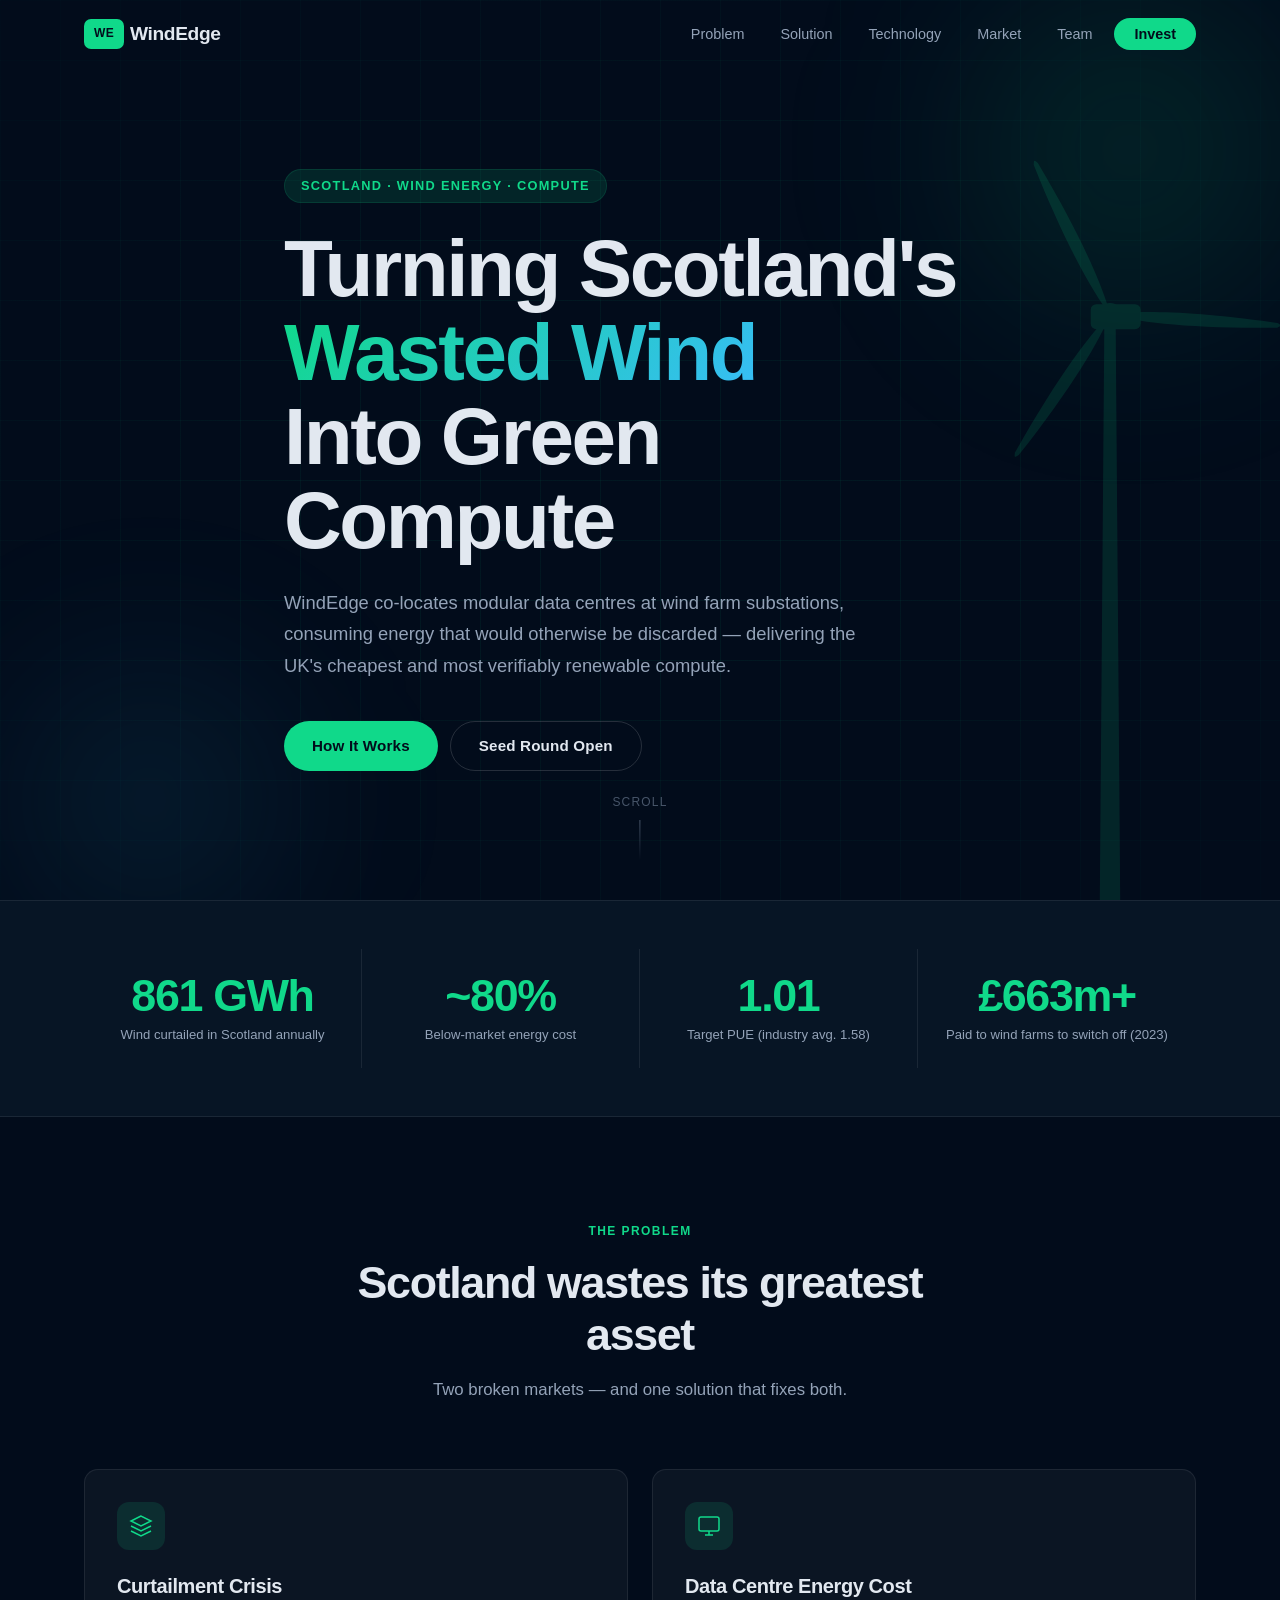
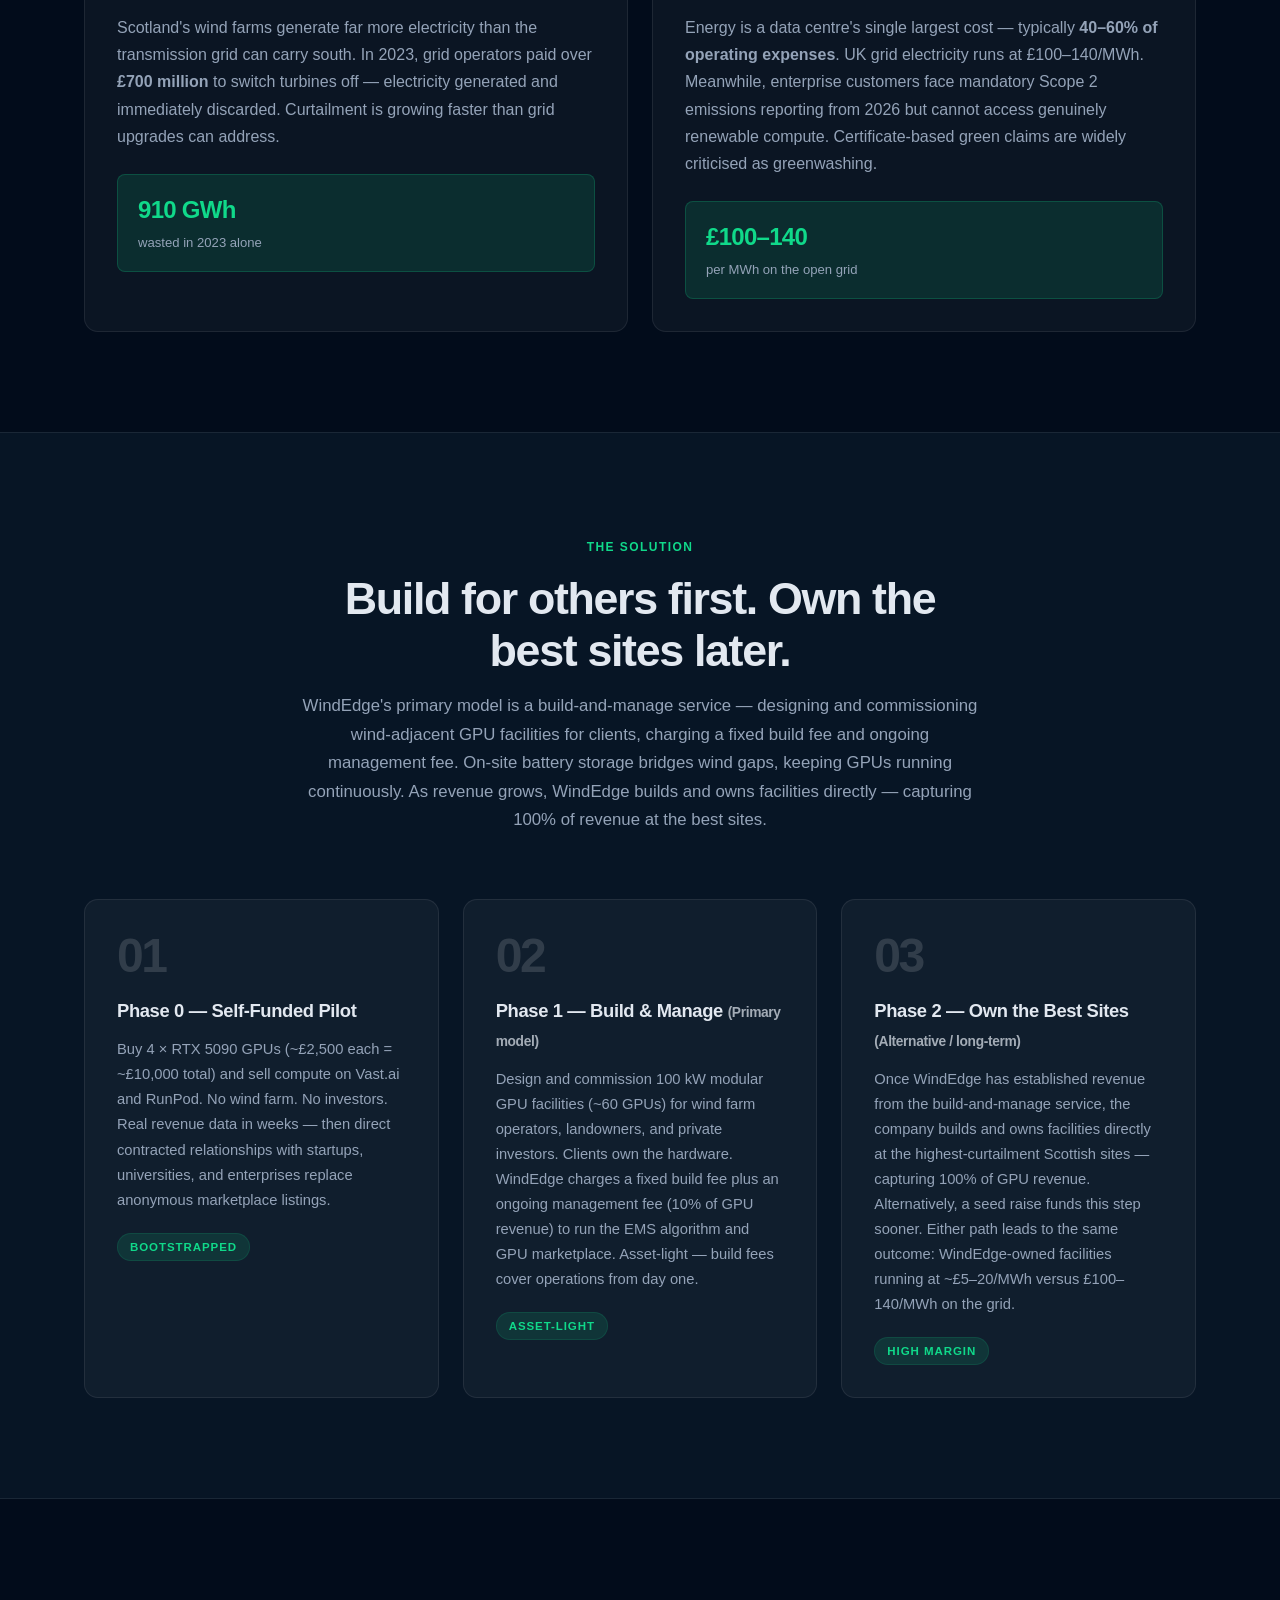
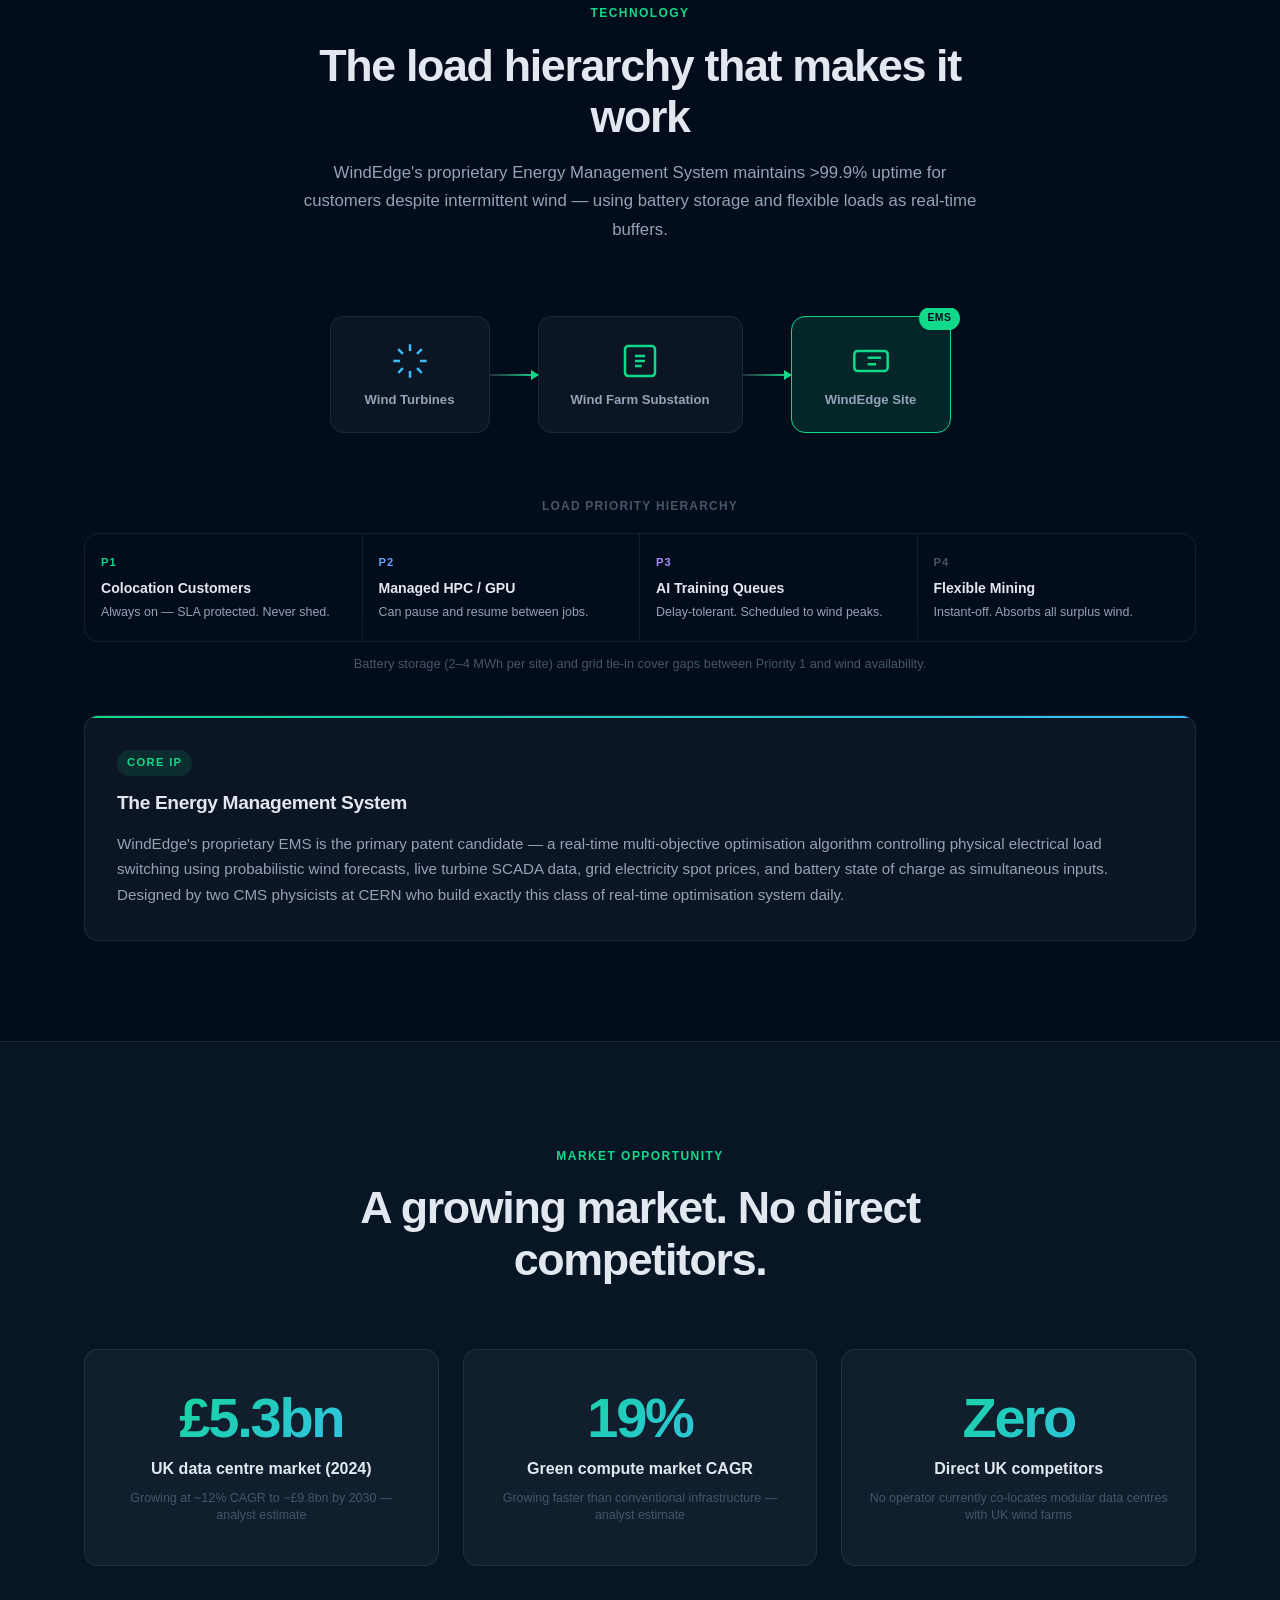
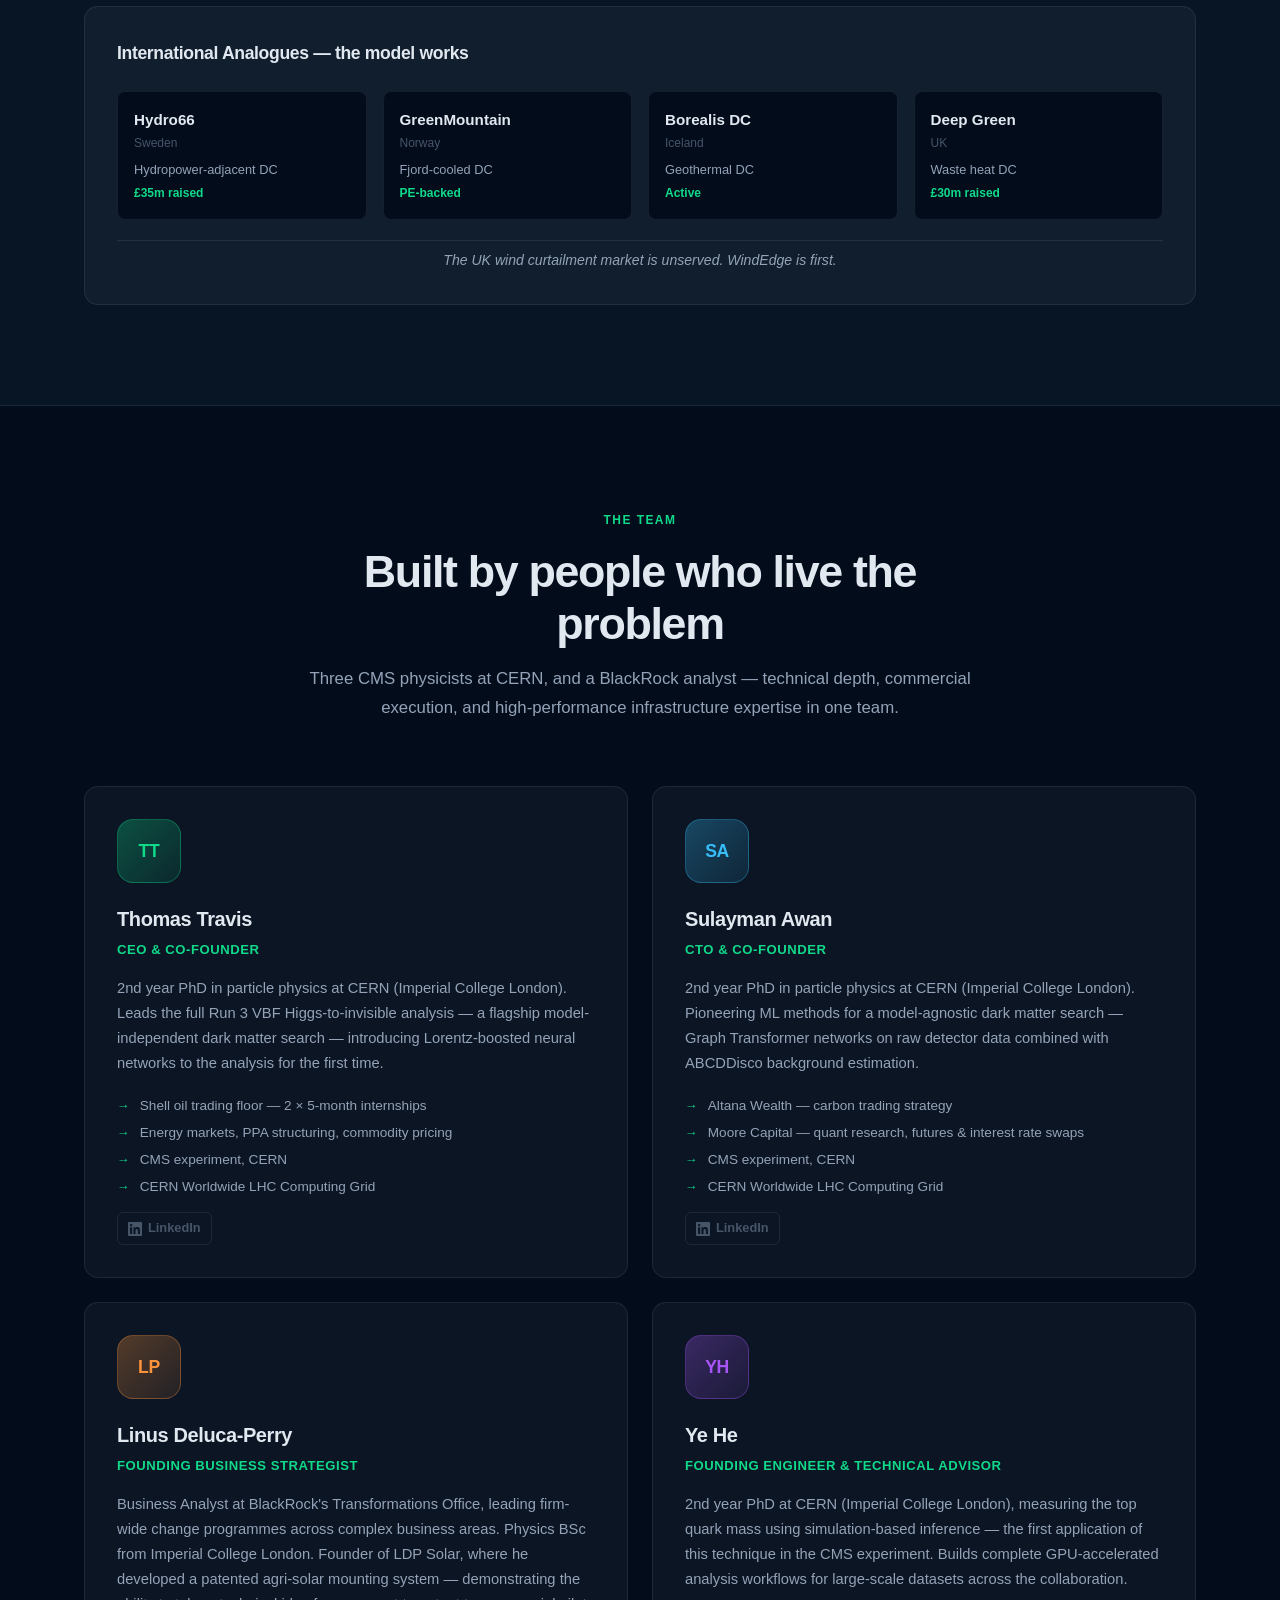
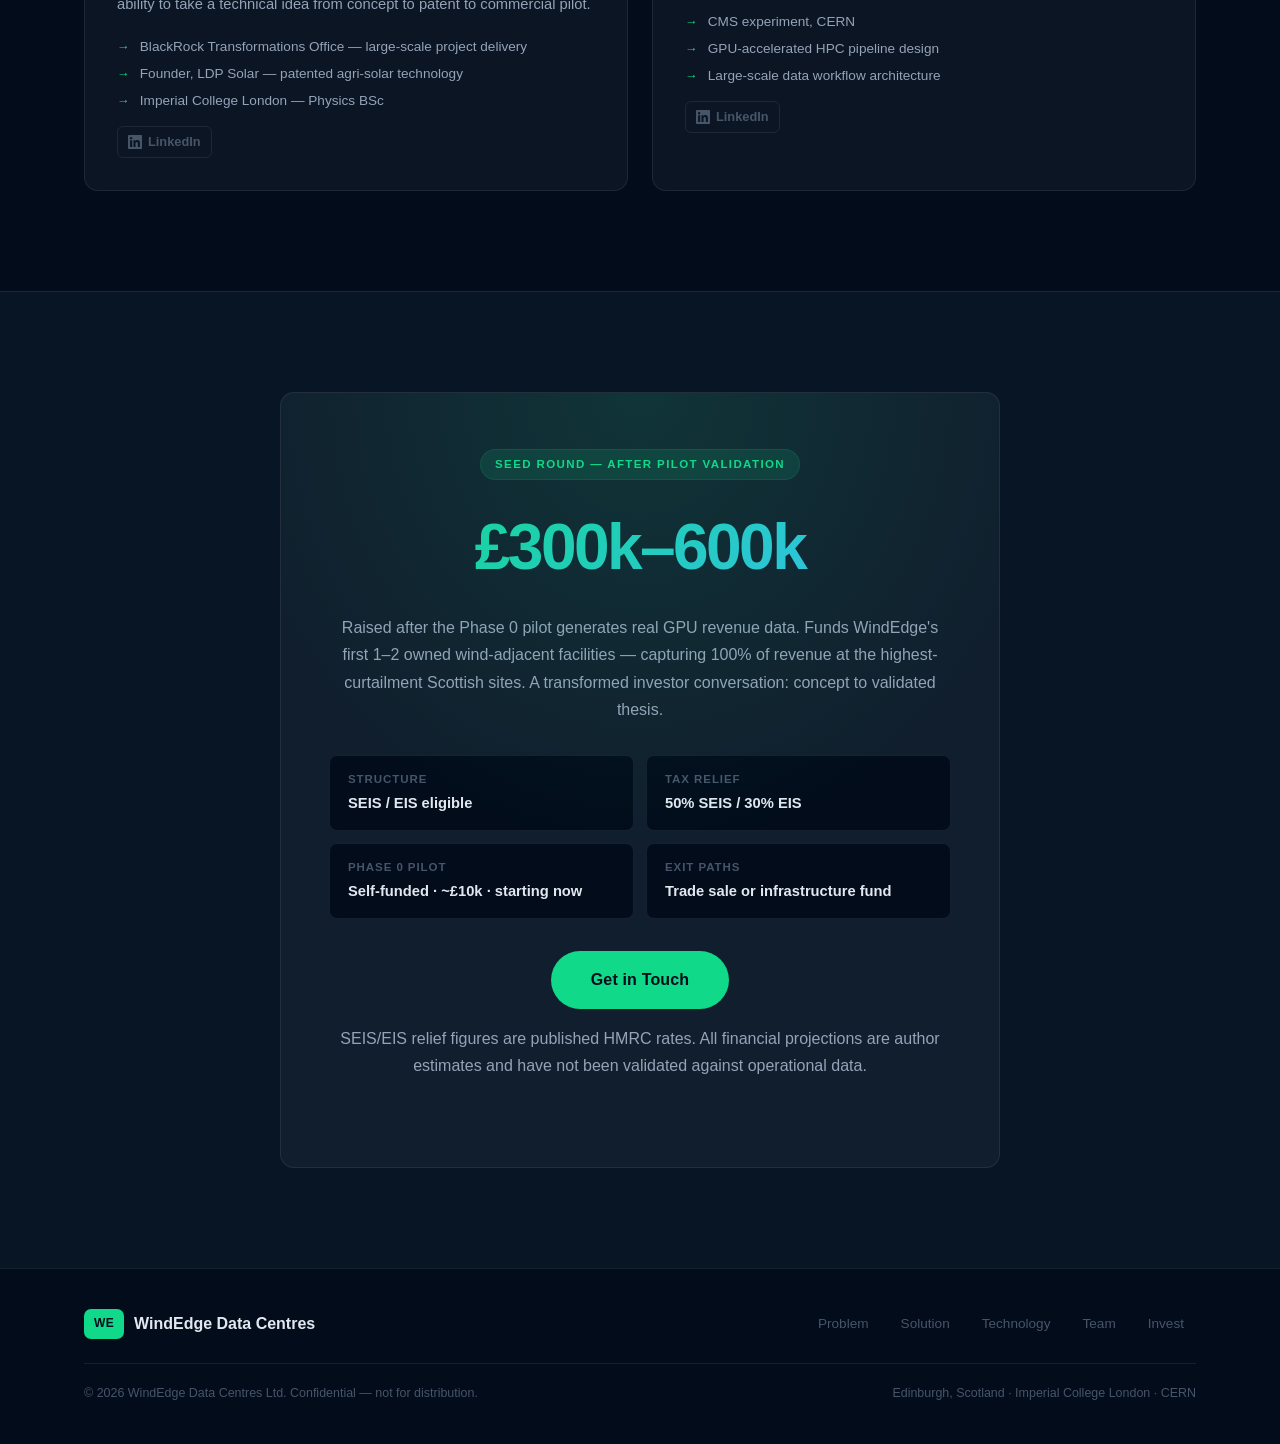
==== commit 35c7ec14: "Add LinkedIn profile links to all team cards" ====
--- a/website/index.html
+++ b/website/index.html
@@ -379,6 +379,10 @@
             <li>CMS experiment, CERN</li>
             <li>CERN Worldwide LHC Computing Grid</li>
           </ul>
+          <a href="https://www.linkedin.com/in/thomastravis2001/" target="_blank" rel="noopener" class="team__linkedin">
+            <svg viewBox="0 0 24 24" fill="currentColor"><path d="M20.45 20.45h-3.55v-5.57c0-1.33-.03-3.04-1.85-3.04-1.85 0-2.13 1.45-2.13 2.94v5.67H9.37V9h3.41v1.56h.05c.47-.9 1.63-1.85 3.36-1.85 3.59 0 4.26 2.37 4.26 5.44v6.3zM5.34 7.43a2.06 2.06 0 1 1 0-4.12 2.06 2.06 0 0 1 0 4.12zM7.12 20.45H3.56V9h3.56v11.45zM22.22 0H1.77C.79 0 0 .77 0 1.72v20.56C0 23.23.79 24 1.77 24h20.45C23.21 24 24 23.23 24 22.28V1.72C24 .77 23.21 0 22.22 0z"/></svg>
+            LinkedIn
+          </a>
         </div>
         <div class="team__card card reveal">
           <div class="team__avatar team__avatar--s">SA</div>
@@ -396,6 +400,10 @@
             <li>CMS experiment, CERN</li>
             <li>CERN Worldwide LHC Computing Grid</li>
           </ul>
+          <a href="https://www.linkedin.com/in/sulayman-awan-4b8532219/" target="_blank" rel="noopener" class="team__linkedin">
+            <svg viewBox="0 0 24 24" fill="currentColor"><path d="M20.45 20.45h-3.55v-5.57c0-1.33-.03-3.04-1.85-3.04-1.85 0-2.13 1.45-2.13 2.94v5.67H9.37V9h3.41v1.56h.05c.47-.9 1.63-1.85 3.36-1.85 3.59 0 4.26 2.37 4.26 5.44v6.3zM5.34 7.43a2.06 2.06 0 1 1 0-4.12 2.06 2.06 0 0 1 0 4.12zM7.12 20.45H3.56V9h3.56v11.45zM22.22 0H1.77C.79 0 0 .77 0 1.72v20.56C0 23.23.79 24 1.77 24h20.45C23.21 24 24 23.23 24 22.28V1.72C24 .77 23.21 0 22.22 0z"/></svg>
+            LinkedIn
+          </a>
         </div>
         <div class="team__card card reveal">
           <div class="team__avatar team__avatar--l">LP</div>
@@ -413,6 +421,10 @@
             <li>Founder, LDP Solar — patented agri-solar technology</li>
             <li>Imperial College London — Physics BSc</li>
           </ul>
+          <a href="https://www.linkedin.com/in/linus-d-129948175/" target="_blank" rel="noopener" class="team__linkedin">
+            <svg viewBox="0 0 24 24" fill="currentColor"><path d="M20.45 20.45h-3.55v-5.57c0-1.33-.03-3.04-1.85-3.04-1.85 0-2.13 1.45-2.13 2.94v5.67H9.37V9h3.41v1.56h.05c.47-.9 1.63-1.85 3.36-1.85 3.59 0 4.26 2.37 4.26 5.44v6.3zM5.34 7.43a2.06 2.06 0 1 1 0-4.12 2.06 2.06 0 0 1 0 4.12zM7.12 20.45H3.56V9h3.56v11.45zM22.22 0H1.77C.79 0 0 .77 0 1.72v20.56C0 23.23.79 24 1.77 24h20.45C23.21 24 24 23.23 24 22.28V1.72C24 .77 23.21 0 22.22 0z"/></svg>
+            LinkedIn
+          </a>
         </div>
         <div class="team__card card reveal">
           <div class="team__avatar team__avatar--y">YH</div>
@@ -429,6 +441,10 @@
             <li>GPU-accelerated HPC pipeline design</li>
             <li>Large-scale data workflow architecture</li>
           </ul>
+          <a href="https://www.linkedin.com/in/ye-he-5b2bab1bb/" target="_blank" rel="noopener" class="team__linkedin">
+            <svg viewBox="0 0 24 24" fill="currentColor"><path d="M20.45 20.45h-3.55v-5.57c0-1.33-.03-3.04-1.85-3.04-1.85 0-2.13 1.45-2.13 2.94v5.67H9.37V9h3.41v1.56h.05c.47-.9 1.63-1.85 3.36-1.85 3.59 0 4.26 2.37 4.26 5.44v6.3zM5.34 7.43a2.06 2.06 0 1 1 0-4.12 2.06 2.06 0 0 1 0 4.12zM7.12 20.45H3.56V9h3.56v11.45zM22.22 0H1.77C.79 0 0 .77 0 1.72v20.56C0 23.23.79 24 1.77 24h20.45C23.21 24 24 23.23 24 22.28V1.72C24 .77 23.21 0 22.22 0z"/></svg>
+            LinkedIn
+          </a>
         </div>
       </div>
     </div>
--- a/website/styles.css
+++ b/website/styles.css
@@ -852,6 +852,25 @@
   margin-top: 1px;
   font-size: 0.8rem;
 }
+
+.team__linkedin {
+  display: inline-flex;
+  align-items: center;
+  gap: 6px;
+  margin-top: 16px;
+  font-size: 0.8rem;
+  font-weight: 600;
+  color: var(--text-3);
+  border: 1px solid var(--border);
+  border-radius: 6px;
+  padding: 5px 10px;
+  transition: color 0.2s, border-color 0.2s;
+}
+.team__linkedin:hover {
+  color: #0a66c2;
+  border-color: #0a66c2;
+}
+.team__linkedin svg { width: 14px; height: 14px; flex-shrink: 0; }
 
 /* ---- INVEST ---- */
 .invest {
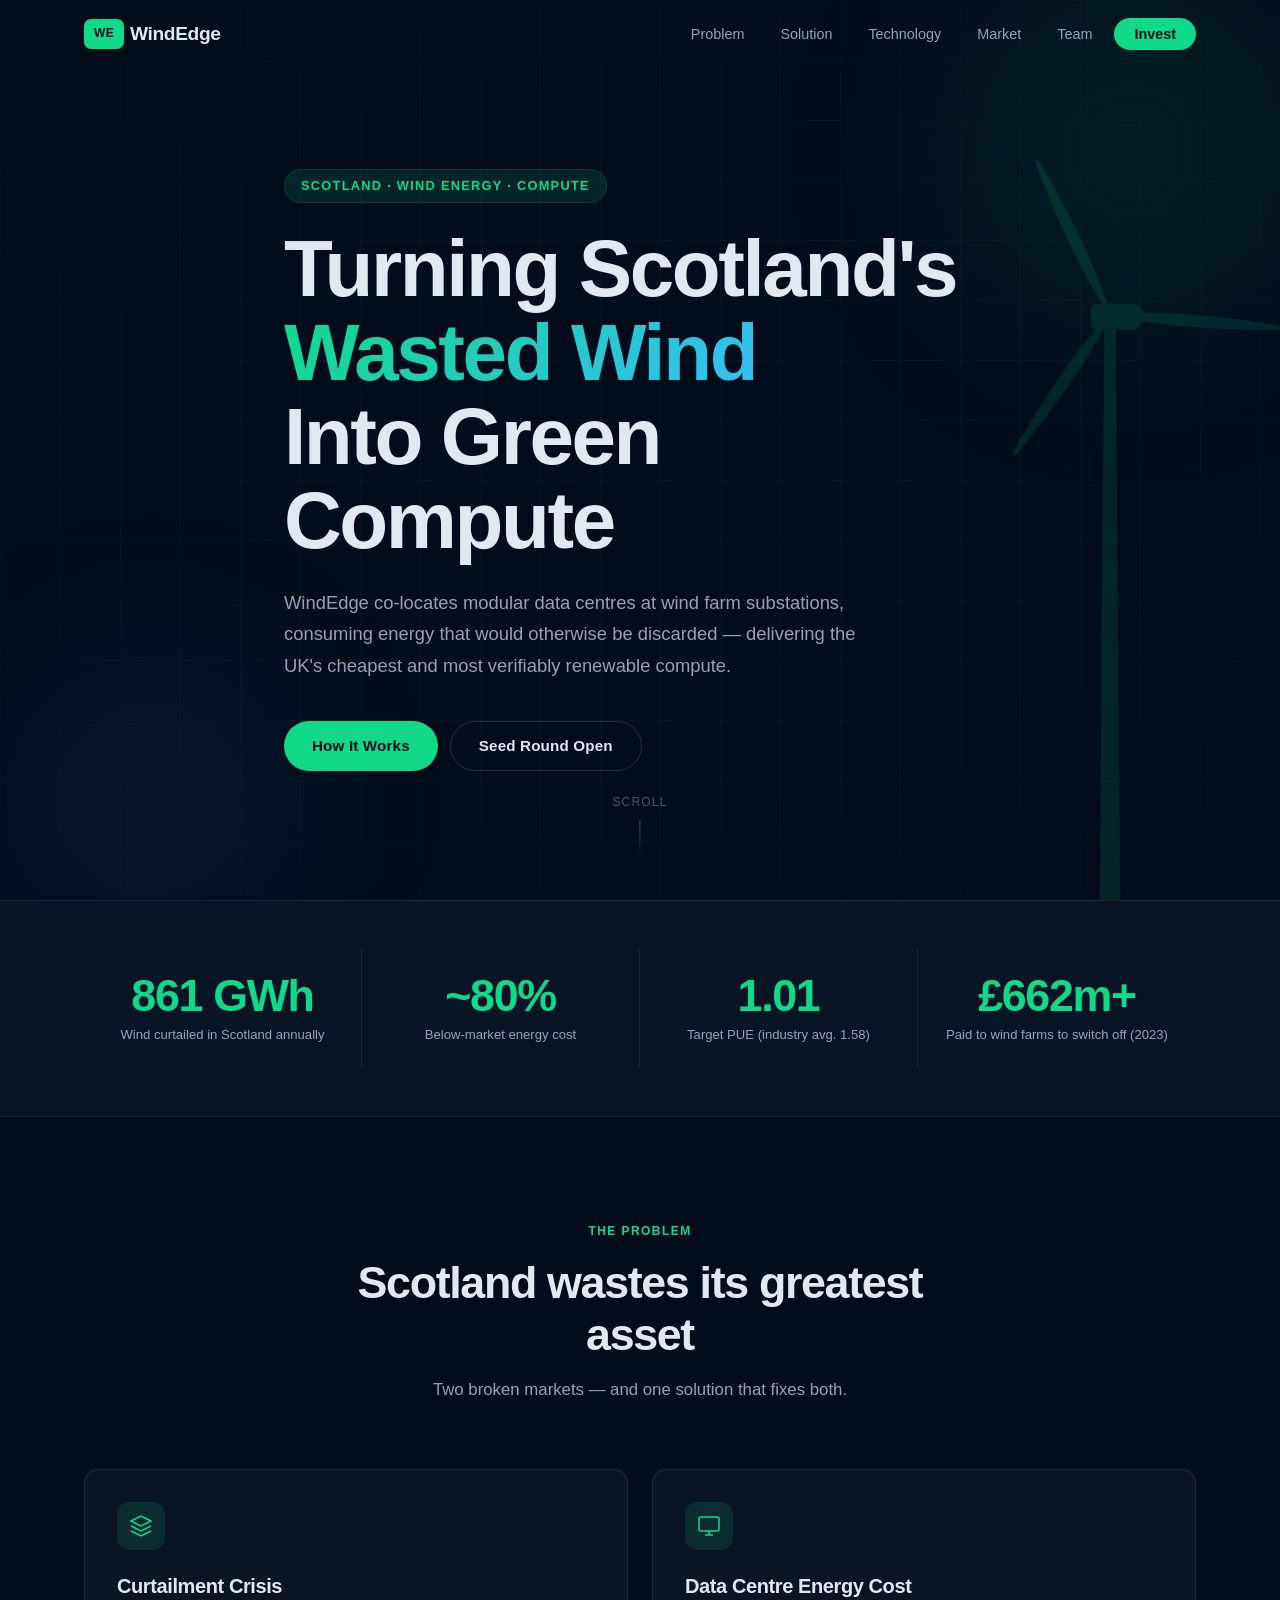
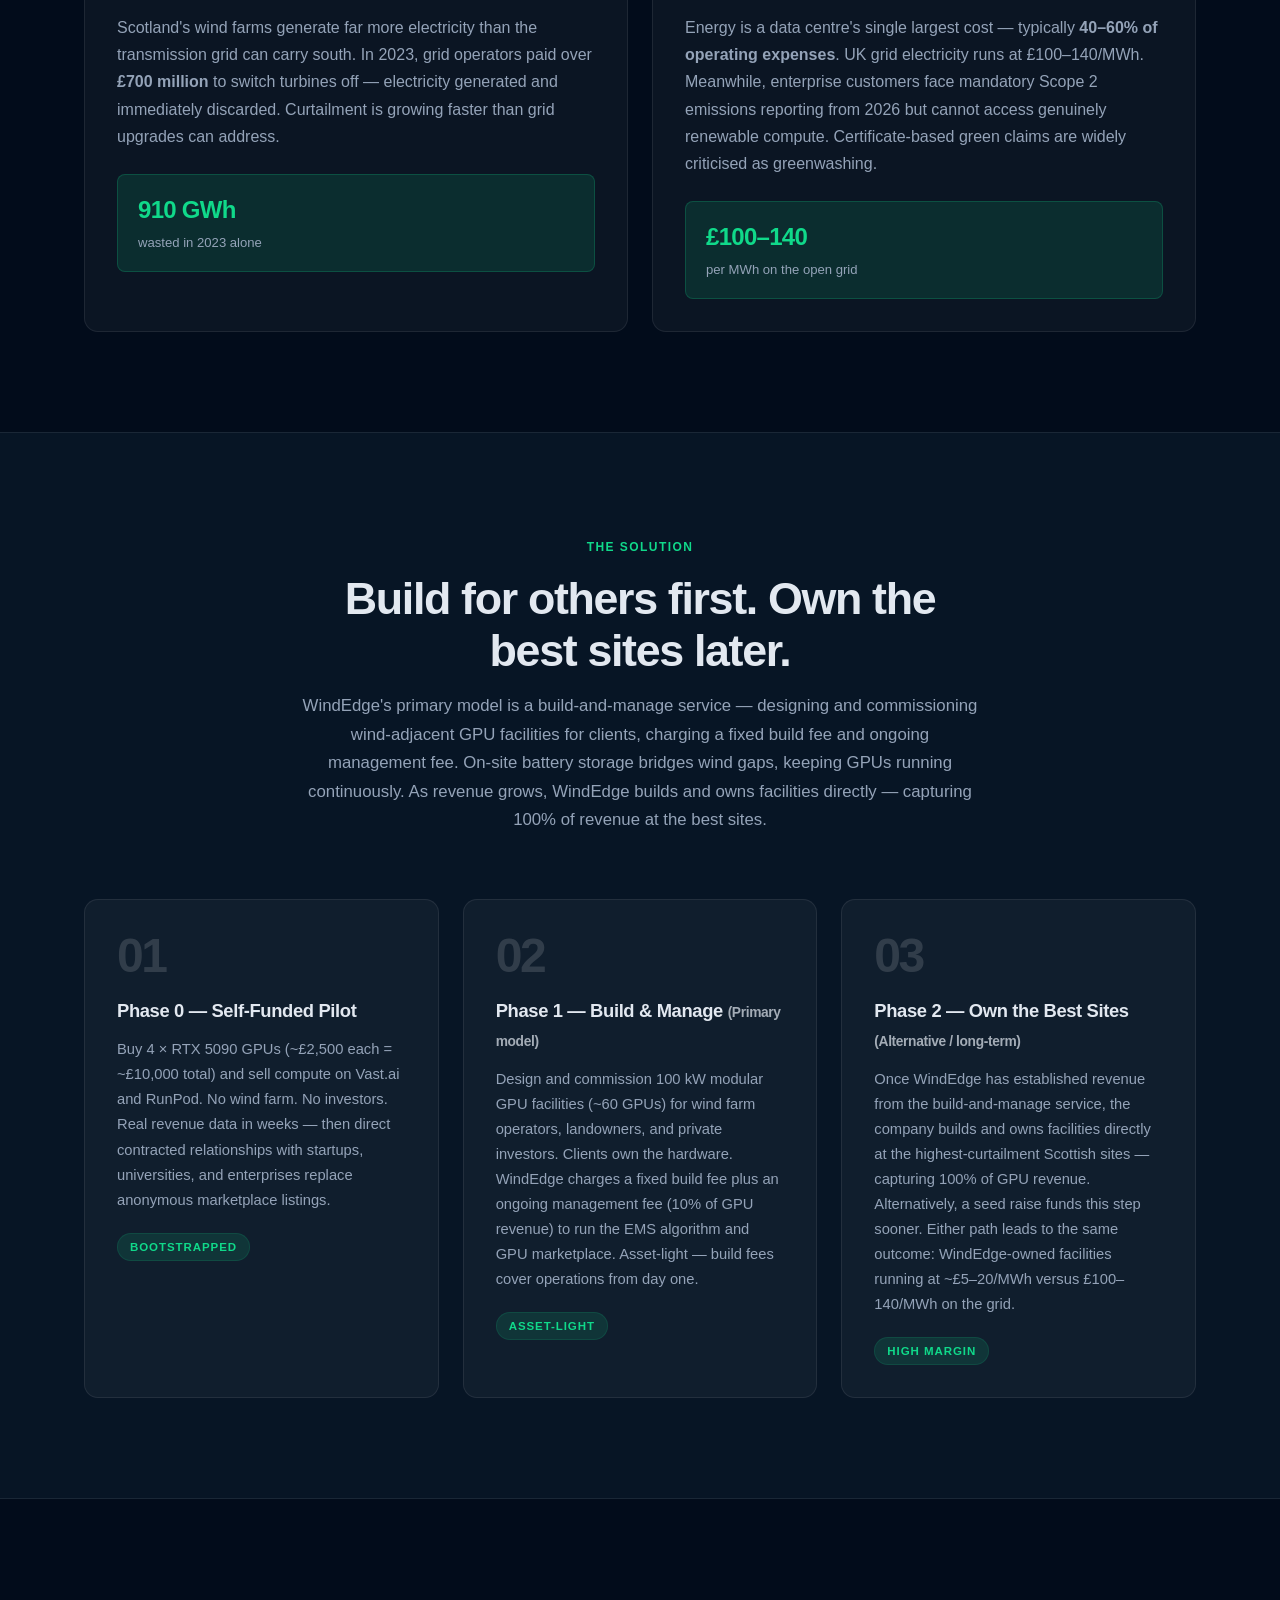
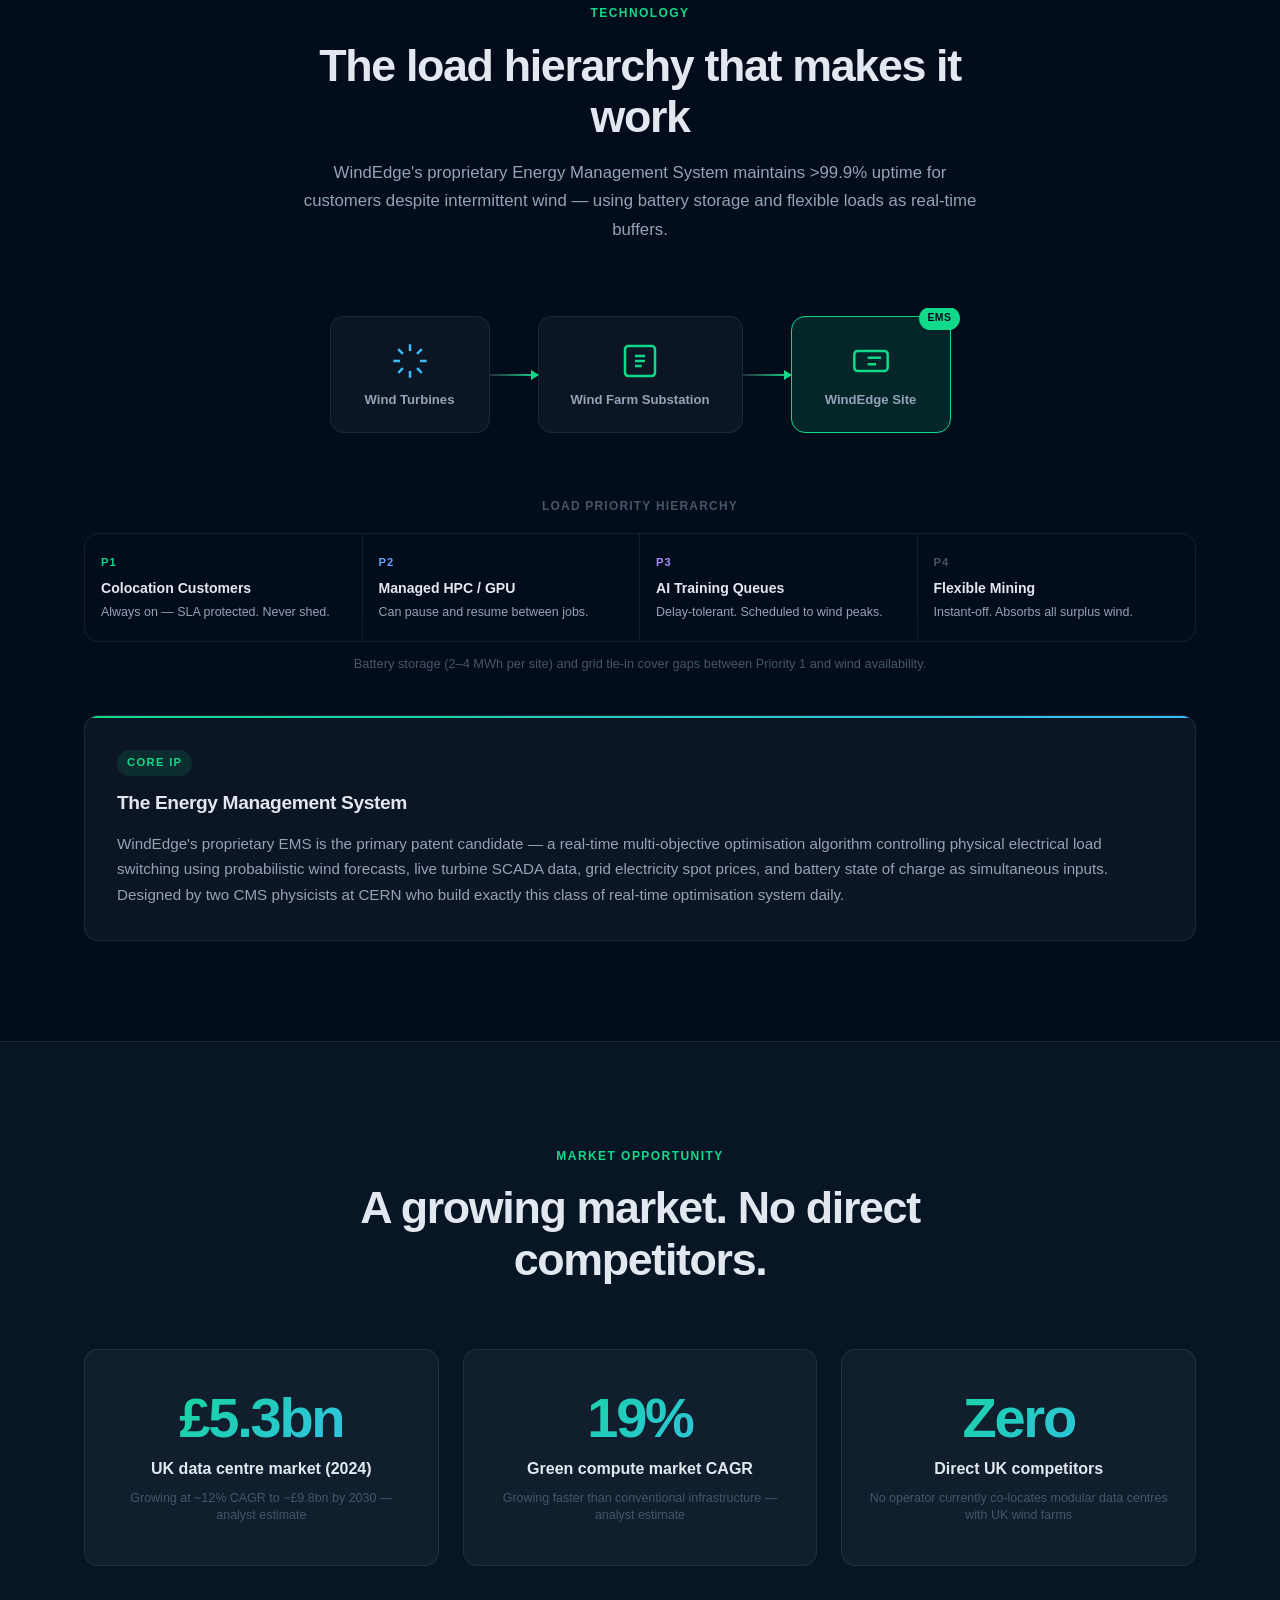
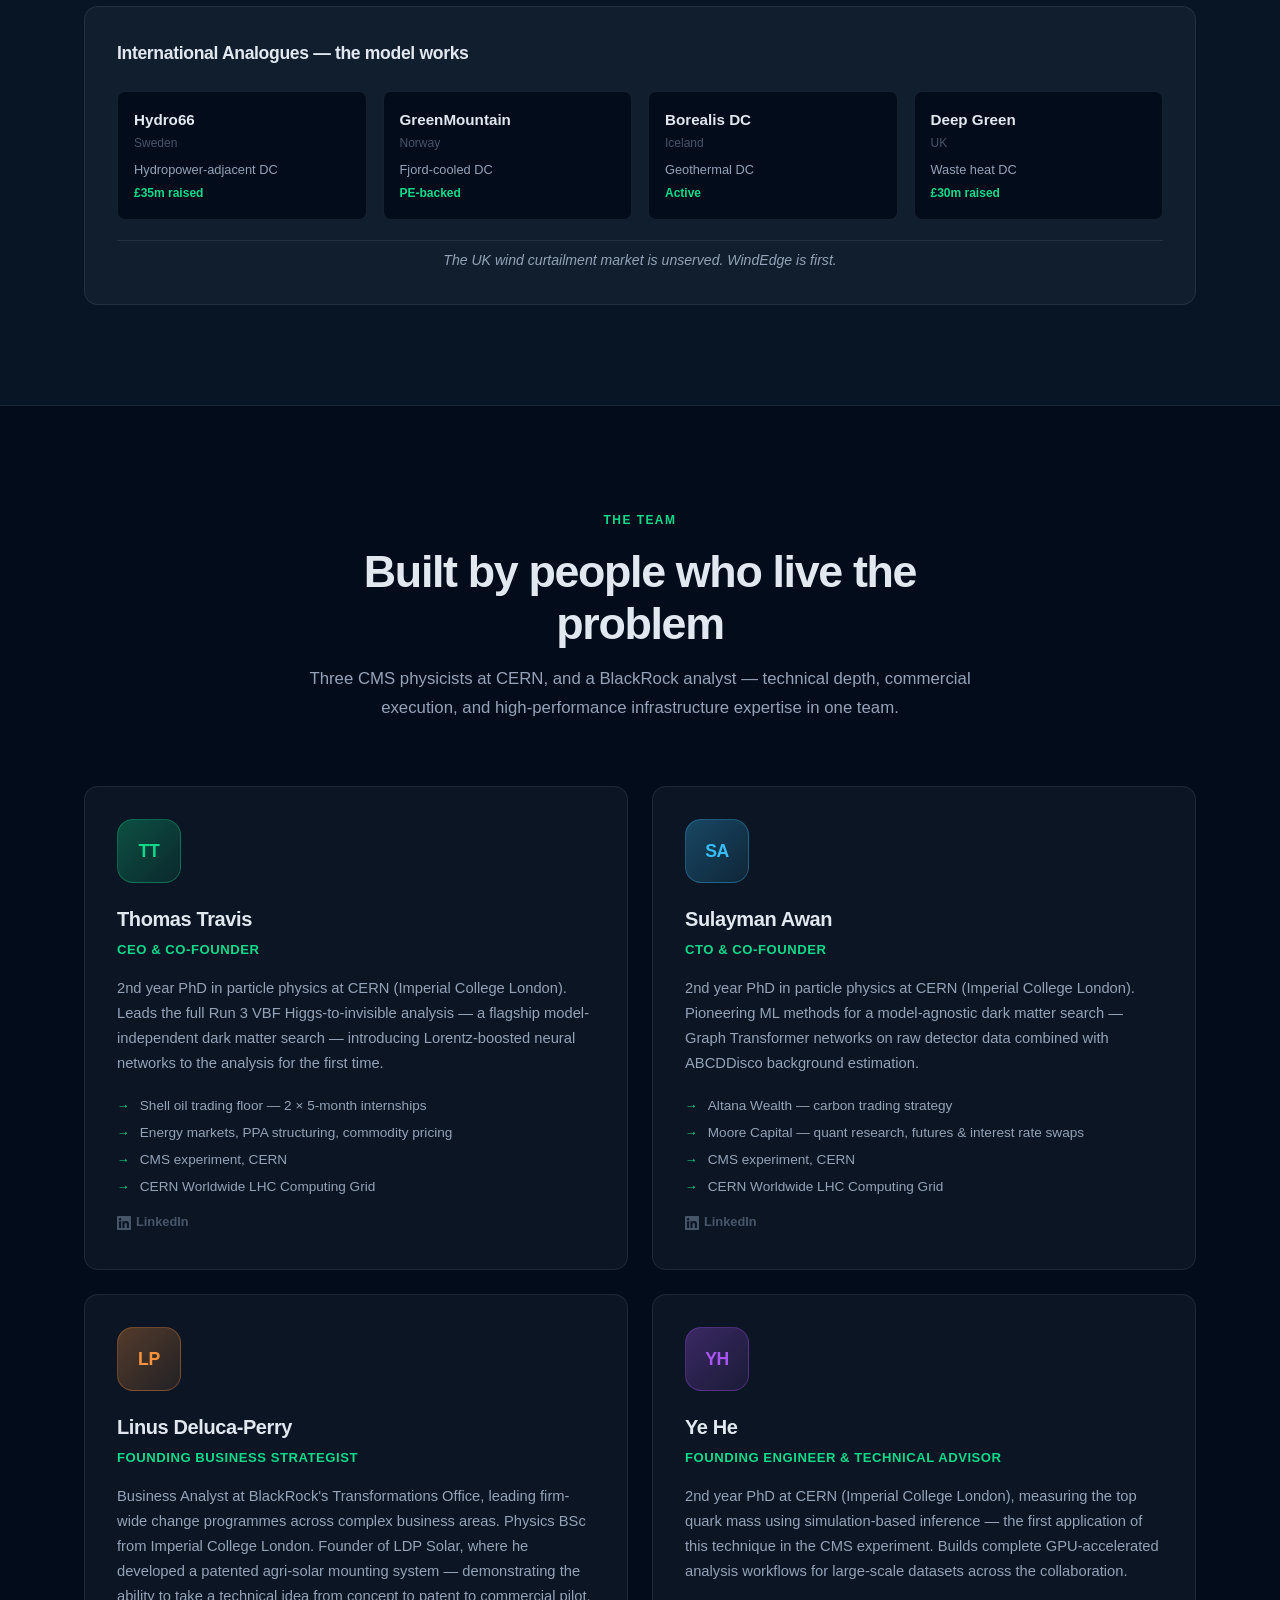
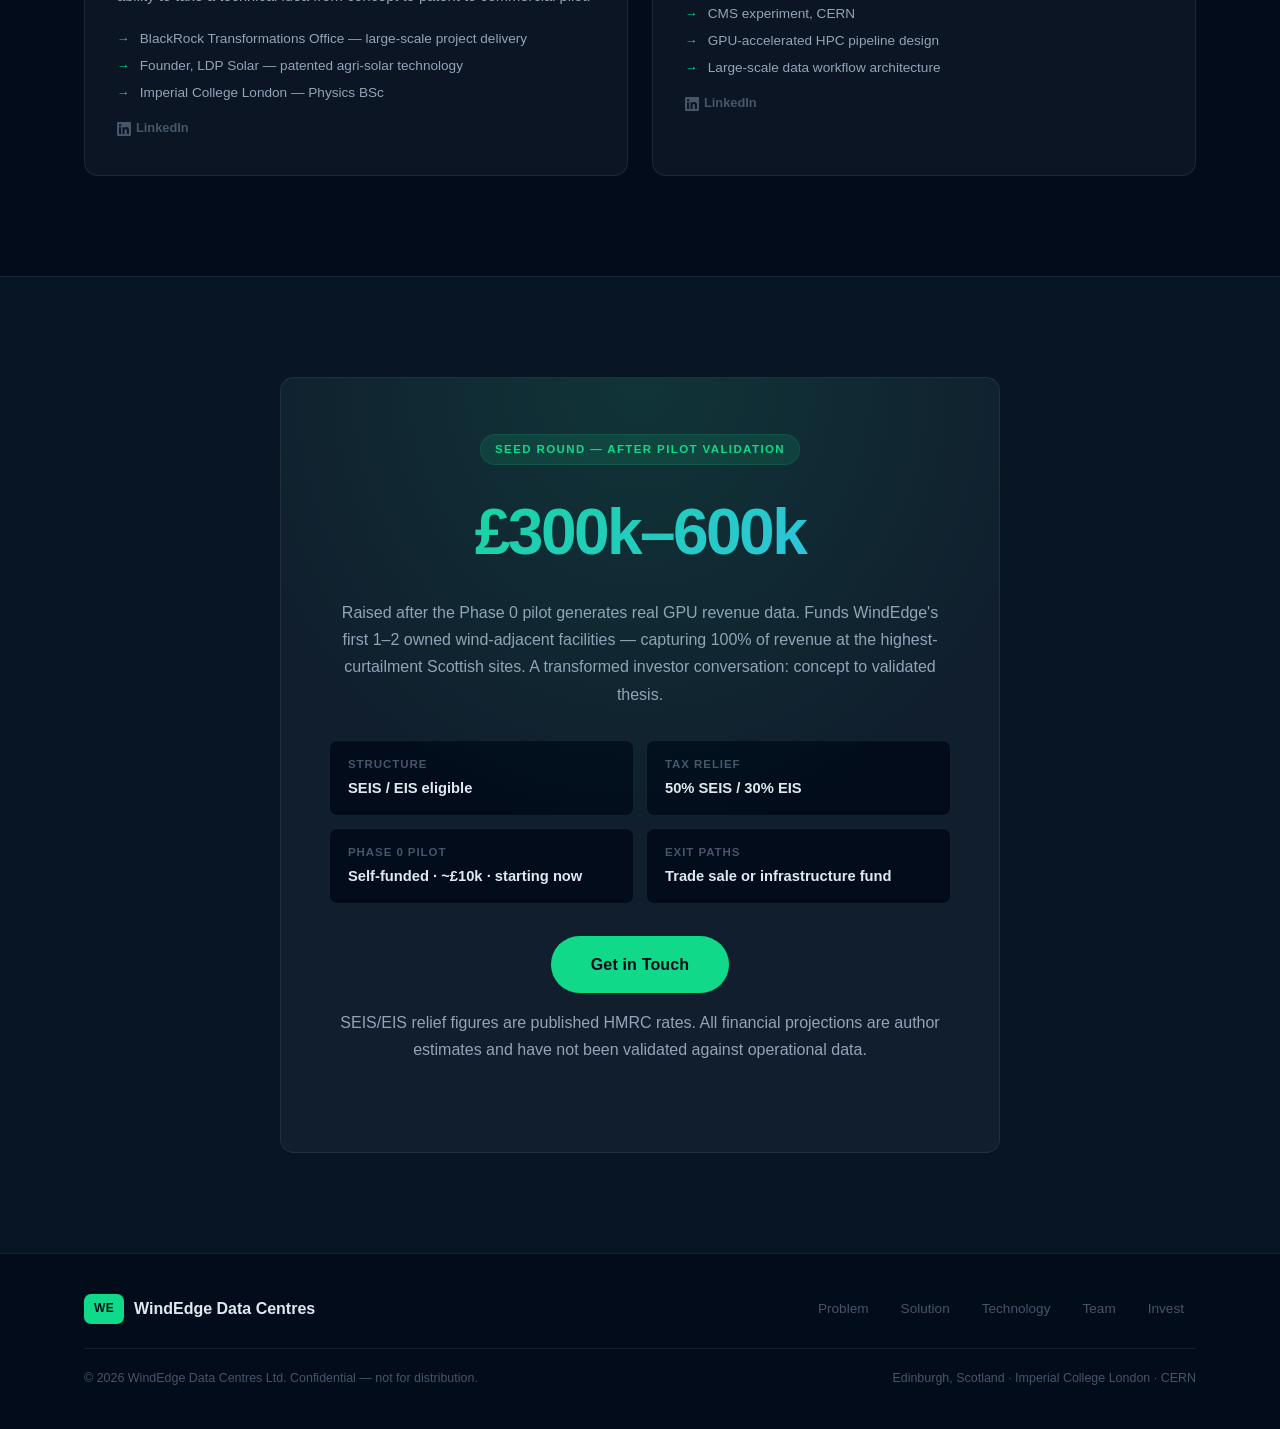
==== commit fad2fa2d: "Fix LinkedIn icon size — add explicit dimensions, remove button styling" ====
--- a/website/index.html
+++ b/website/index.html
@@ -380,7 +380,7 @@
             <li>CERN Worldwide LHC Computing Grid</li>
           </ul>
           <a href="https://www.linkedin.com/in/thomastravis2001/" target="_blank" rel="noopener" class="team__linkedin">
-            <svg viewBox="0 0 24 24" fill="currentColor"><path d="M20.45 20.45h-3.55v-5.57c0-1.33-.03-3.04-1.85-3.04-1.85 0-2.13 1.45-2.13 2.94v5.67H9.37V9h3.41v1.56h.05c.47-.9 1.63-1.85 3.36-1.85 3.59 0 4.26 2.37 4.26 5.44v6.3zM5.34 7.43a2.06 2.06 0 1 1 0-4.12 2.06 2.06 0 0 1 0 4.12zM7.12 20.45H3.56V9h3.56v11.45zM22.22 0H1.77C.79 0 0 .77 0 1.72v20.56C0 23.23.79 24 1.77 24h20.45C23.21 24 24 23.23 24 22.28V1.72C24 .77 23.21 0 22.22 0z"/></svg>
+            <svg viewBox="0 0 24 24" fill="currentColor" width="14" height="14"><path d="M20.45 20.45h-3.55v-5.57c0-1.33-.03-3.04-1.85-3.04-1.85 0-2.13 1.45-2.13 2.94v5.67H9.37V9h3.41v1.56h.05c.47-.9 1.63-1.85 3.36-1.85 3.59 0 4.26 2.37 4.26 5.44v6.3zM5.34 7.43a2.06 2.06 0 1 1 0-4.12 2.06 2.06 0 0 1 0 4.12zM7.12 20.45H3.56V9h3.56v11.45zM22.22 0H1.77C.79 0 0 .77 0 1.72v20.56C0 23.23.79 24 1.77 24h20.45C23.21 24 24 23.23 24 22.28V1.72C24 .77 23.21 0 22.22 0z"/></svg>
             LinkedIn
           </a>
         </div>
@@ -401,7 +401,7 @@
             <li>CERN Worldwide LHC Computing Grid</li>
           </ul>
           <a href="https://www.linkedin.com/in/sulayman-awan-4b8532219/" target="_blank" rel="noopener" class="team__linkedin">
-            <svg viewBox="0 0 24 24" fill="currentColor"><path d="M20.45 20.45h-3.55v-5.57c0-1.33-.03-3.04-1.85-3.04-1.85 0-2.13 1.45-2.13 2.94v5.67H9.37V9h3.41v1.56h.05c.47-.9 1.63-1.85 3.36-1.85 3.59 0 4.26 2.37 4.26 5.44v6.3zM5.34 7.43a2.06 2.06 0 1 1 0-4.12 2.06 2.06 0 0 1 0 4.12zM7.12 20.45H3.56V9h3.56v11.45zM22.22 0H1.77C.79 0 0 .77 0 1.72v20.56C0 23.23.79 24 1.77 24h20.45C23.21 24 24 23.23 24 22.28V1.72C24 .77 23.21 0 22.22 0z"/></svg>
+            <svg viewBox="0 0 24 24" fill="currentColor" width="14" height="14"><path d="M20.45 20.45h-3.55v-5.57c0-1.33-.03-3.04-1.85-3.04-1.85 0-2.13 1.45-2.13 2.94v5.67H9.37V9h3.41v1.56h.05c.47-.9 1.63-1.85 3.36-1.85 3.59 0 4.26 2.37 4.26 5.44v6.3zM5.34 7.43a2.06 2.06 0 1 1 0-4.12 2.06 2.06 0 0 1 0 4.12zM7.12 20.45H3.56V9h3.56v11.45zM22.22 0H1.77C.79 0 0 .77 0 1.72v20.56C0 23.23.79 24 1.77 24h20.45C23.21 24 24 23.23 24 22.28V1.72C24 .77 23.21 0 22.22 0z"/></svg>
             LinkedIn
           </a>
         </div>
@@ -422,7 +422,7 @@
             <li>Imperial College London — Physics BSc</li>
           </ul>
           <a href="https://www.linkedin.com/in/linus-d-129948175/" target="_blank" rel="noopener" class="team__linkedin">
-            <svg viewBox="0 0 24 24" fill="currentColor"><path d="M20.45 20.45h-3.55v-5.57c0-1.33-.03-3.04-1.85-3.04-1.85 0-2.13 1.45-2.13 2.94v5.67H9.37V9h3.41v1.56h.05c.47-.9 1.63-1.85 3.36-1.85 3.59 0 4.26 2.37 4.26 5.44v6.3zM5.34 7.43a2.06 2.06 0 1 1 0-4.12 2.06 2.06 0 0 1 0 4.12zM7.12 20.45H3.56V9h3.56v11.45zM22.22 0H1.77C.79 0 0 .77 0 1.72v20.56C0 23.23.79 24 1.77 24h20.45C23.21 24 24 23.23 24 22.28V1.72C24 .77 23.21 0 22.22 0z"/></svg>
+            <svg viewBox="0 0 24 24" fill="currentColor" width="14" height="14"><path d="M20.45 20.45h-3.55v-5.57c0-1.33-.03-3.04-1.85-3.04-1.85 0-2.13 1.45-2.13 2.94v5.67H9.37V9h3.41v1.56h.05c.47-.9 1.63-1.85 3.36-1.85 3.59 0 4.26 2.37 4.26 5.44v6.3zM5.34 7.43a2.06 2.06 0 1 1 0-4.12 2.06 2.06 0 0 1 0 4.12zM7.12 20.45H3.56V9h3.56v11.45zM22.22 0H1.77C.79 0 0 .77 0 1.72v20.56C0 23.23.79 24 1.77 24h20.45C23.21 24 24 23.23 24 22.28V1.72C24 .77 23.21 0 22.22 0z"/></svg>
             LinkedIn
           </a>
         </div>
@@ -442,7 +442,7 @@
             <li>Large-scale data workflow architecture</li>
           </ul>
           <a href="https://www.linkedin.com/in/ye-he-5b2bab1bb/" target="_blank" rel="noopener" class="team__linkedin">
-            <svg viewBox="0 0 24 24" fill="currentColor"><path d="M20.45 20.45h-3.55v-5.57c0-1.33-.03-3.04-1.85-3.04-1.85 0-2.13 1.45-2.13 2.94v5.67H9.37V9h3.41v1.56h.05c.47-.9 1.63-1.85 3.36-1.85 3.59 0 4.26 2.37 4.26 5.44v6.3zM5.34 7.43a2.06 2.06 0 1 1 0-4.12 2.06 2.06 0 0 1 0 4.12zM7.12 20.45H3.56V9h3.56v11.45zM22.22 0H1.77C.79 0 0 .77 0 1.72v20.56C0 23.23.79 24 1.77 24h20.45C23.21 24 24 23.23 24 22.28V1.72C24 .77 23.21 0 22.22 0z"/></svg>
+            <svg viewBox="0 0 24 24" fill="currentColor" width="14" height="14"><path d="M20.45 20.45h-3.55v-5.57c0-1.33-.03-3.04-1.85-3.04-1.85 0-2.13 1.45-2.13 2.94v5.67H9.37V9h3.41v1.56h.05c.47-.9 1.63-1.85 3.36-1.85 3.59 0 4.26 2.37 4.26 5.44v6.3zM5.34 7.43a2.06 2.06 0 1 1 0-4.12 2.06 2.06 0 0 1 0 4.12zM7.12 20.45H3.56V9h3.56v11.45zM22.22 0H1.77C.79 0 0 .77 0 1.72v20.56C0 23.23.79 24 1.77 24h20.45C23.21 24 24 23.23 24 22.28V1.72C24 .77 23.21 0 22.22 0z"/></svg>
             LinkedIn
           </a>
         </div>
--- a/website/styles.css
+++ b/website/styles.css
@@ -856,21 +856,15 @@
 .team__linkedin {
   display: inline-flex;
   align-items: center;
-  gap: 6px;
+  gap: 5px;
   margin-top: 16px;
   font-size: 0.8rem;
   font-weight: 600;
   color: var(--text-3);
-  border: 1px solid var(--border);
-  border-radius: 6px;
-  padding: 5px 10px;
-  transition: color 0.2s, border-color 0.2s;
-}
-.team__linkedin:hover {
-  color: #0a66c2;
-  border-color: #0a66c2;
-}
-.team__linkedin svg { width: 14px; height: 14px; flex-shrink: 0; }
+  transition: color 0.2s;
+}
+.team__linkedin:hover { color: #0a66c2; }
+.team__linkedin svg { width: 14px; height: 14px; flex-shrink: 0; display: block; }
 
 /* ---- INVEST ---- */
 .invest {
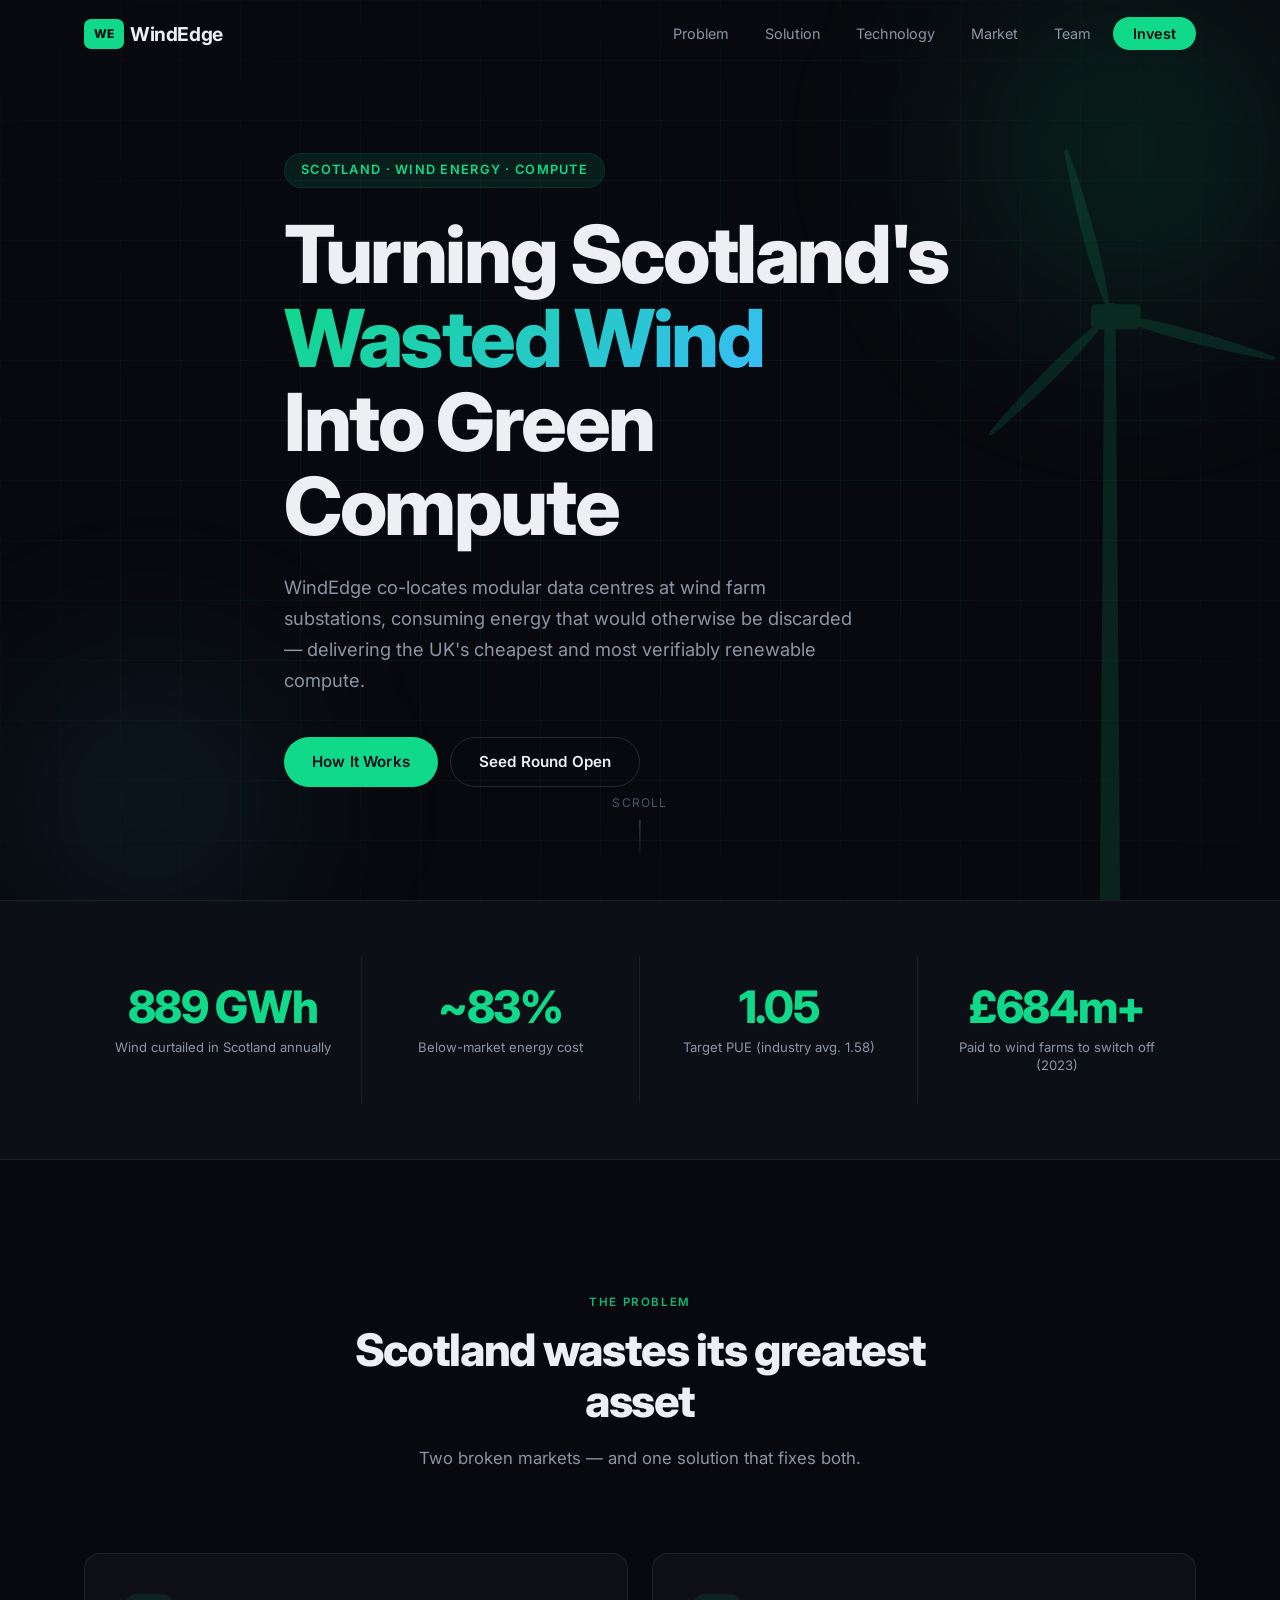
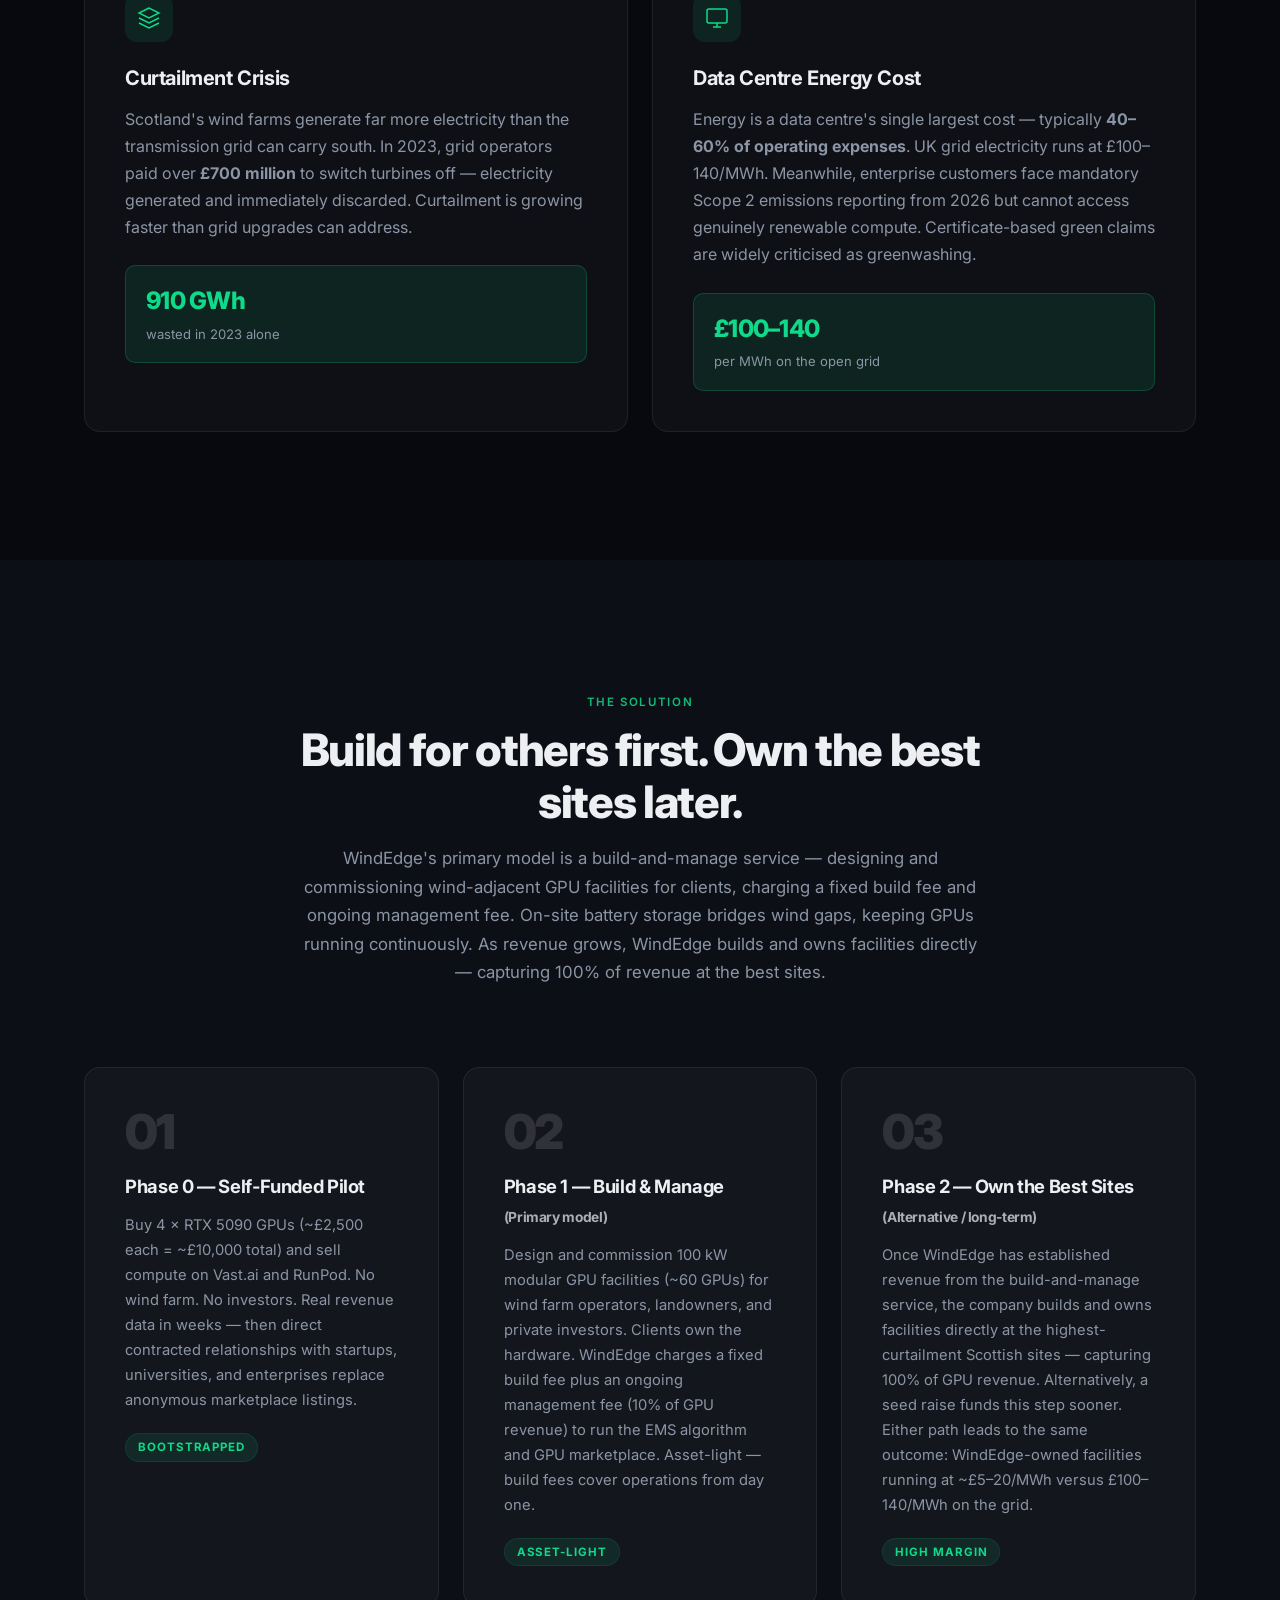
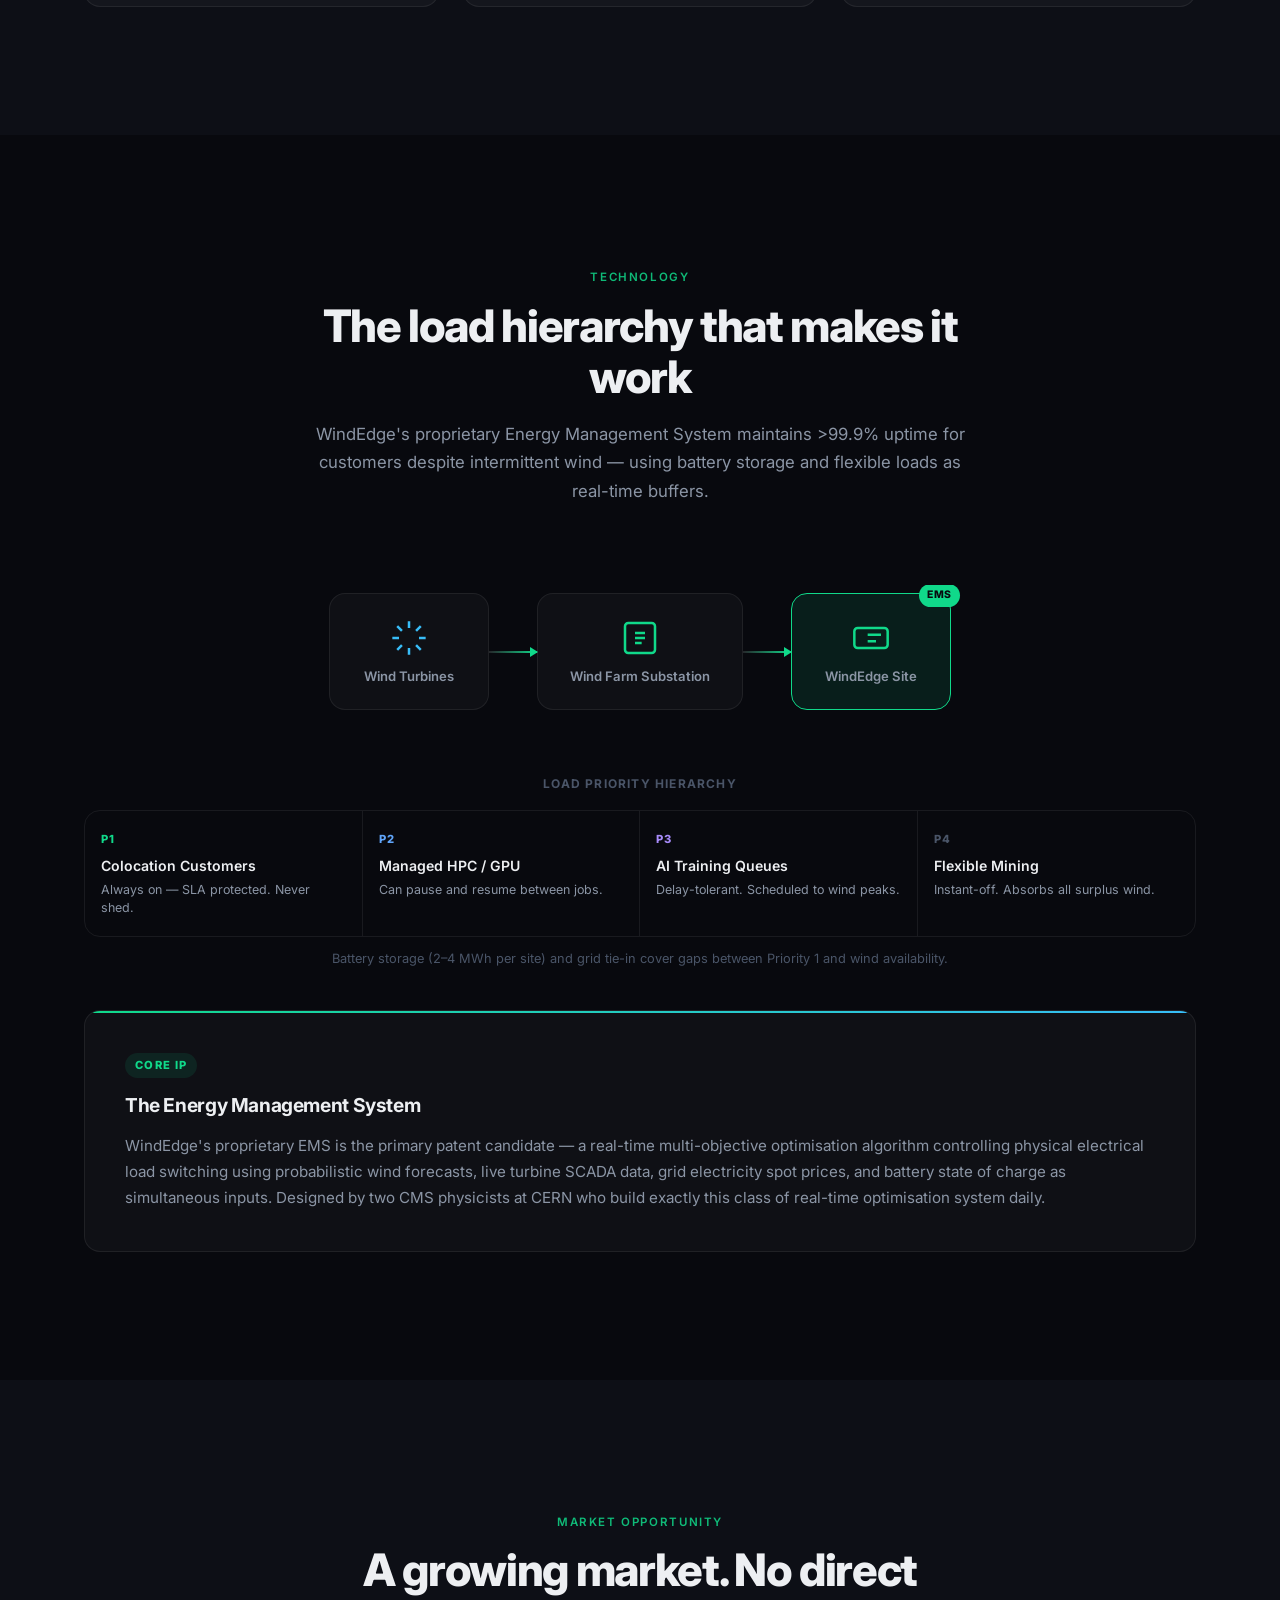
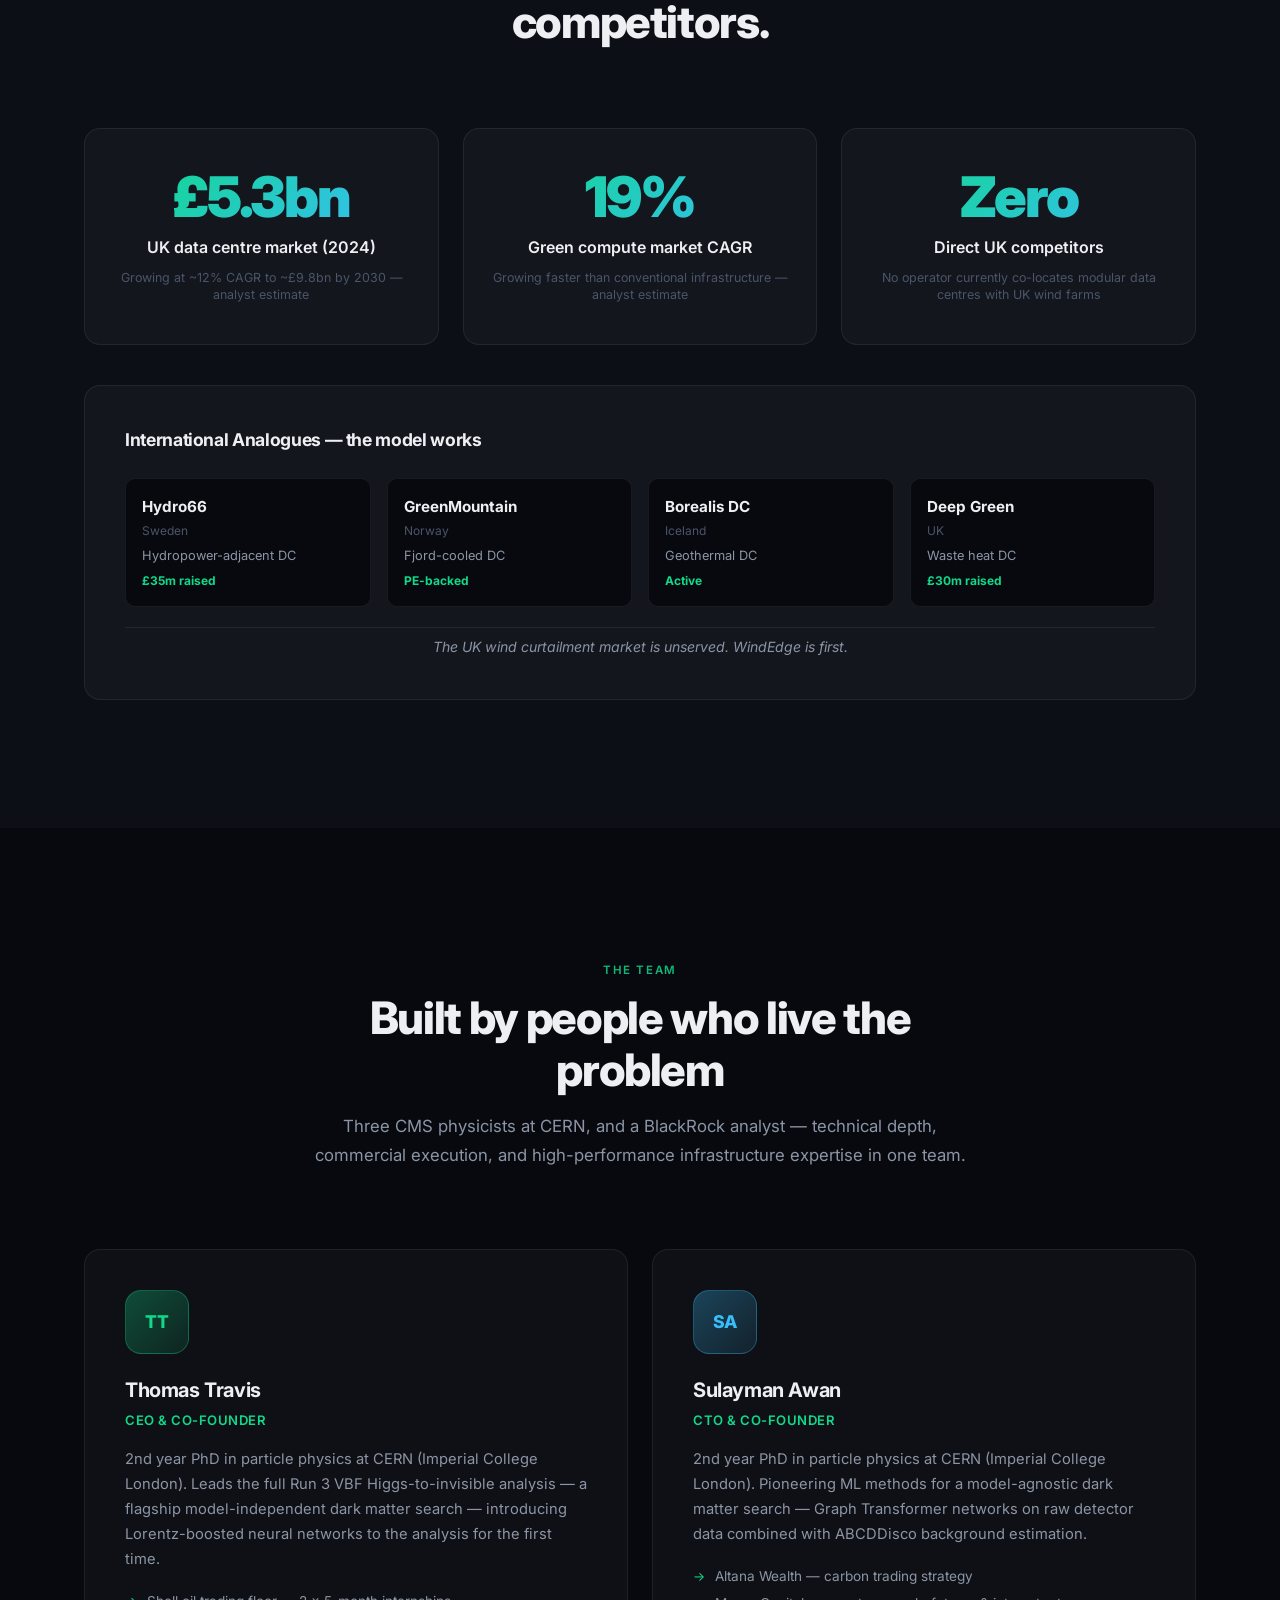
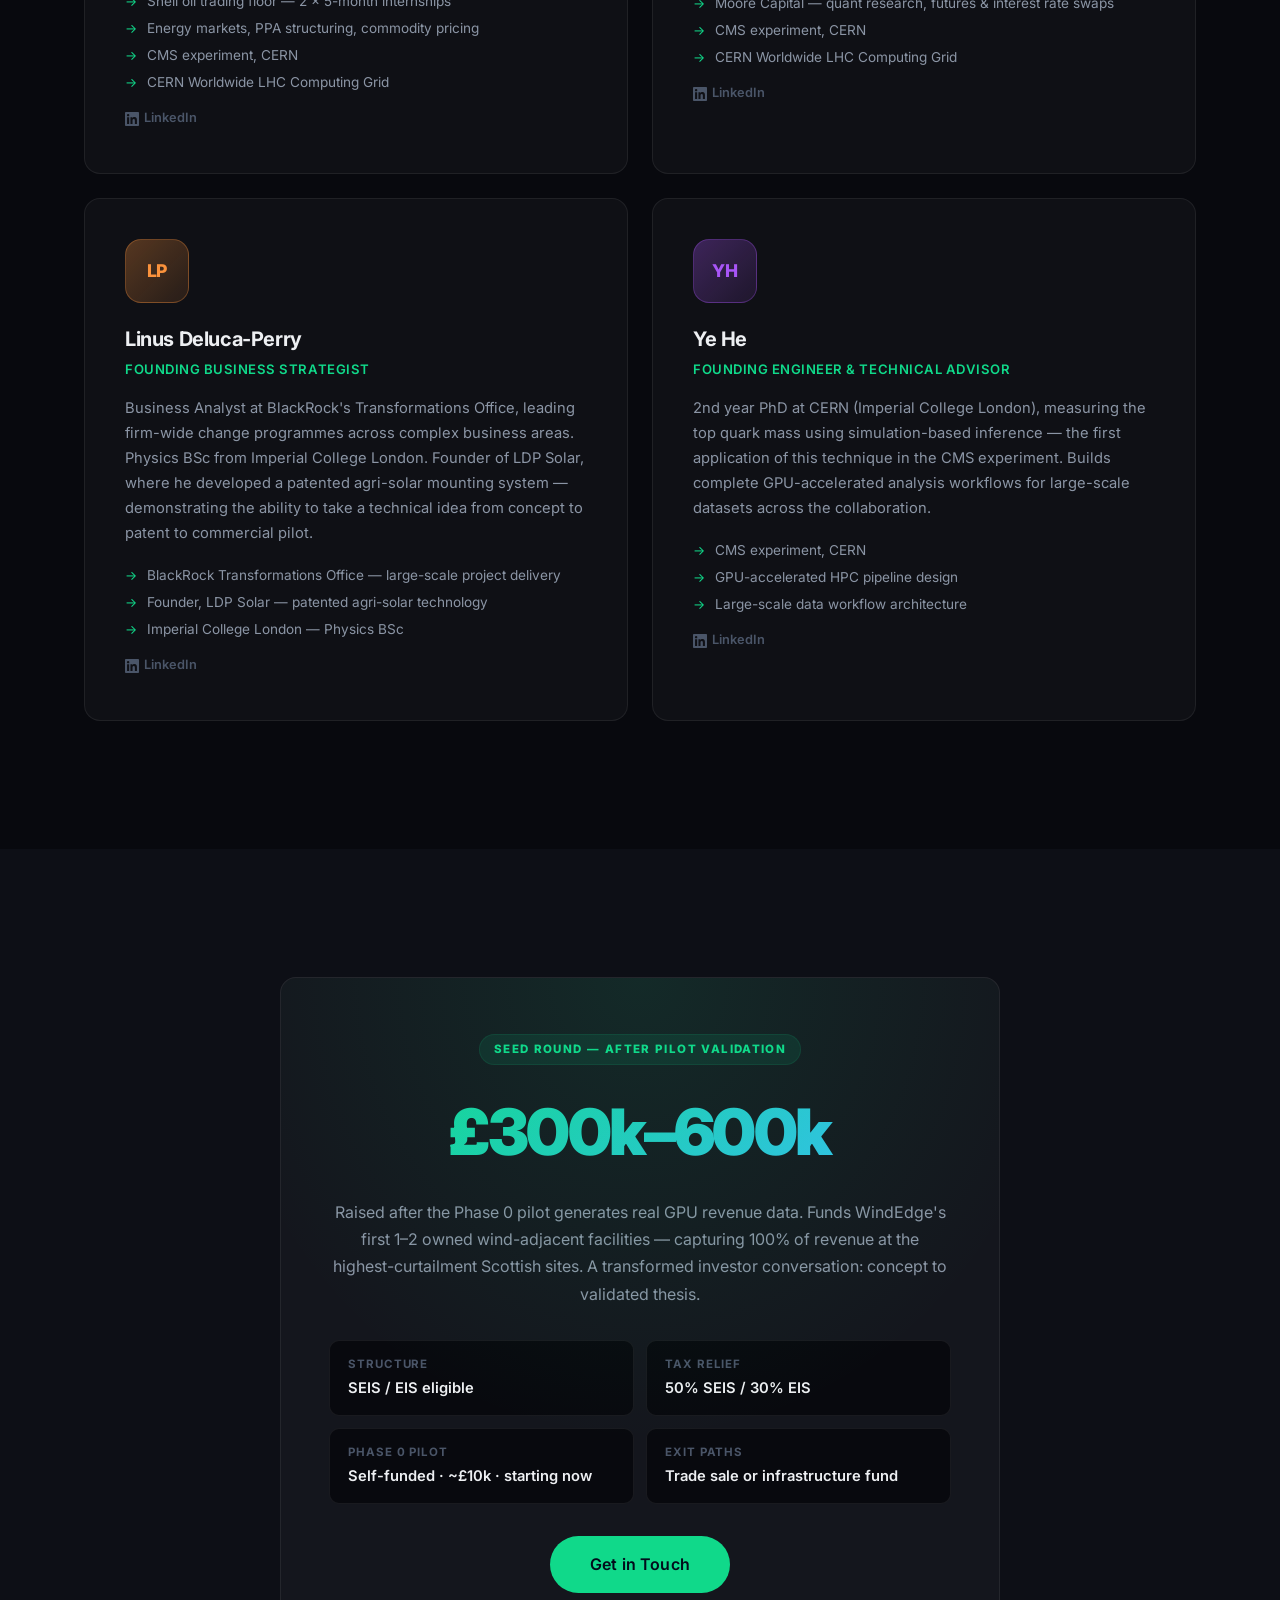
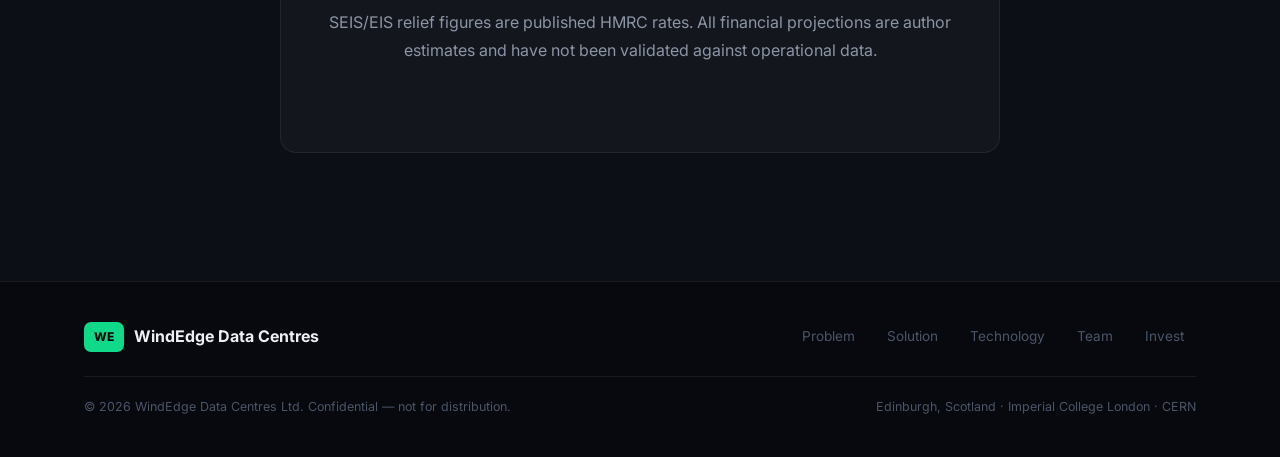
==== commit fa8cbf4e: "Cleaner design: Inter font, deeper blacks, more whitespace, softer borders" ====
--- a/website/index.html
+++ b/website/index.html
@@ -4,6 +4,9 @@
   <meta charset="UTF-8" />
   <meta name="viewport" content="width=device-width, initial-scale=1.0" />
   <title>WindEdge Data Centres</title>
+  <link rel="preconnect" href="https://fonts.googleapis.com">
+  <link rel="preconnect" href="https://fonts.gstatic.com" crossorigin>
+  <link href="https://fonts.googleapis.com/css2?family=Inter:wght@400;500;600;700;800;900&display=swap" rel="stylesheet">
   <link rel="stylesheet" href="styles.css" />
 </head>
 <body>
--- a/website/styles.css
+++ b/website/styles.css
@@ -3,27 +3,27 @@
    ============================================= */
 
 :root {
-  --bg:          #020c1b;
-  --bg-2:        #071525;
-  --bg-3:        #0c1f38;
-  --card:        rgba(255, 255, 255, 0.04);
-  --card-hover:  rgba(255, 255, 255, 0.07);
-  --border:      rgba(255, 255, 255, 0.08);
-  --border-2:    rgba(255, 255, 255, 0.14);
+  --bg:          #08090e;
+  --bg-2:        #0d0f16;
+  --bg-3:        #12141e;
+  --card:        rgba(255, 255, 255, 0.03);
+  --card-hover:  rgba(255, 255, 255, 0.055);
+  --border:      rgba(255, 255, 255, 0.07);
+  --border-2:    rgba(255, 255, 255, 0.12);
   --green:       #10d98a;
-  --green-dim:   rgba(16, 217, 138, 0.12);
-  --green-glow:  rgba(16, 217, 138, 0.25);
+  --green-dim:   rgba(16, 217, 138, 0.1);
+  --green-glow:  rgba(16, 217, 138, 0.2);
   --blue:        #38bdf8;
-  --blue-dim:    rgba(56, 189, 248, 0.1);
-  --text:        #e2e8f0;
-  --text-2:      #94a3b8;
-  --text-3:      #475569;
-  --font:        -apple-system, BlinkMacSystemFont, 'Segoe UI', Roboto, 'Helvetica Neue', sans-serif;
-  --radius:      14px;
-  --radius-sm:   8px;
+  --blue-dim:    rgba(56, 189, 248, 0.08);
+  --text:        #edeff2;
+  --text-2:      #8b95a5;
+  --text-3:      #4a5568;
+  --font:        'Inter', -apple-system, BlinkMacSystemFont, 'Segoe UI', sans-serif;
+  --radius:      16px;
+  --radius-sm:   10px;
   --ease:        cubic-bezier(0.4, 0, 0.2, 1);
-  --shadow:      0 4px 32px rgba(0, 0, 0, 0.4);
-  --shadow-lg:   0 8px 64px rgba(0, 0, 0, 0.6);
+  --shadow:      0 4px 24px rgba(0, 0, 0, 0.5);
+  --shadow-lg:   0 8px 48px rgba(0, 0, 0, 0.7);
 }
 
 /* ---- RESET ---- */
@@ -35,6 +35,8 @@
   color: var(--text);
   line-height: 1.6;
   overflow-x: hidden;
+  -webkit-font-smoothing: antialiased;
+  -moz-osx-font-smoothing: grayscale;
 }
 img { display: block; max-width: 100%; }
 a { color: inherit; text-decoration: none; }
@@ -58,12 +60,13 @@
   background: var(--card);
   border: 1px solid var(--border);
   border-radius: var(--radius);
-  padding: 32px;
-  transition: background 0.3s var(--ease), border-color 0.3s var(--ease);
+  padding: 40px;
+  transition: background 0.3s var(--ease), border-color 0.3s var(--ease), box-shadow 0.3s var(--ease);
 }
 .card:hover {
   background: var(--card-hover);
   border-color: var(--border-2);
+  box-shadow: 0 0 0 1px var(--border-2), var(--shadow);
 }
 
 .btn {
@@ -126,8 +129,9 @@
   border-bottom: 1px solid transparent;
 }
 .nav.scrolled {
-  background: rgba(2, 12, 27, 0.88);
-  backdrop-filter: blur(16px);
+  background: rgba(8, 9, 14, 0.85);
+  backdrop-filter: blur(20px);
+  -webkit-backdrop-filter: blur(20px);
   border-color: var(--border);
 }
 .nav__inner {
@@ -336,7 +340,7 @@
   background: var(--bg-2);
   border-top: 1px solid var(--border);
   border-bottom: 1px solid var(--border);
-  padding: 48px 0;
+  padding: 56px 0;
 }
 .stats__grid {
   display: grid;
@@ -345,7 +349,7 @@
 }
 .stats__item {
   text-align: center;
-  padding: 24px 16px;
+  padding: 28px 24px;
   border-right: 1px solid var(--border);
 }
 .stats__item:last-child { border-right: none; }
@@ -365,21 +369,22 @@
 
 /* ---- SECTION COMMON ---- */
 .section {
-  padding: 100px 0;
+  padding: 128px 0;
 }
 .section__header {
   text-align: center;
   max-width: 680px;
-  margin: 0 auto 64px;
+  margin: 0 auto 80px;
 }
 .section__tag {
   display: inline-block;
-  font-size: 0.75rem;
-  font-weight: 700;
-  letter-spacing: 0.12em;
+  font-size: 0.72rem;
+  font-weight: 600;
+  letter-spacing: 0.14em;
   text-transform: uppercase;
   color: var(--green);
-  margin-bottom: 16px;
+  margin-bottom: 14px;
+  opacity: 0.85;
 }
 .section__title {
   font-size: clamp(1.9rem, 4vw, 2.8rem);
@@ -451,8 +456,6 @@
 /* ---- SOLUTION ---- */
 .solution {
   background: var(--bg-2);
-  border-top: 1px solid var(--border);
-  border-bottom: 1px solid var(--border);
 }
 .solution__grid {
   display: grid;
@@ -679,7 +682,7 @@
 }
 
 /* ---- MARKET ---- */
-.market { background: var(--bg-2); border-top: 1px solid var(--border); border-bottom: 1px solid var(--border); }
+.market { background: var(--bg-2); }
 
 .market__grid {
   display: grid;
@@ -867,10 +870,7 @@
 .team__linkedin svg { width: 14px; height: 14px; flex-shrink: 0; display: block; }
 
 /* ---- INVEST ---- */
-.invest {
-  background: var(--bg-2);
-  border-top: 1px solid var(--border);
-}
+.invest { background: var(--bg-2); }
 .invest__inner {
   text-align: center;
   max-width: 720px;
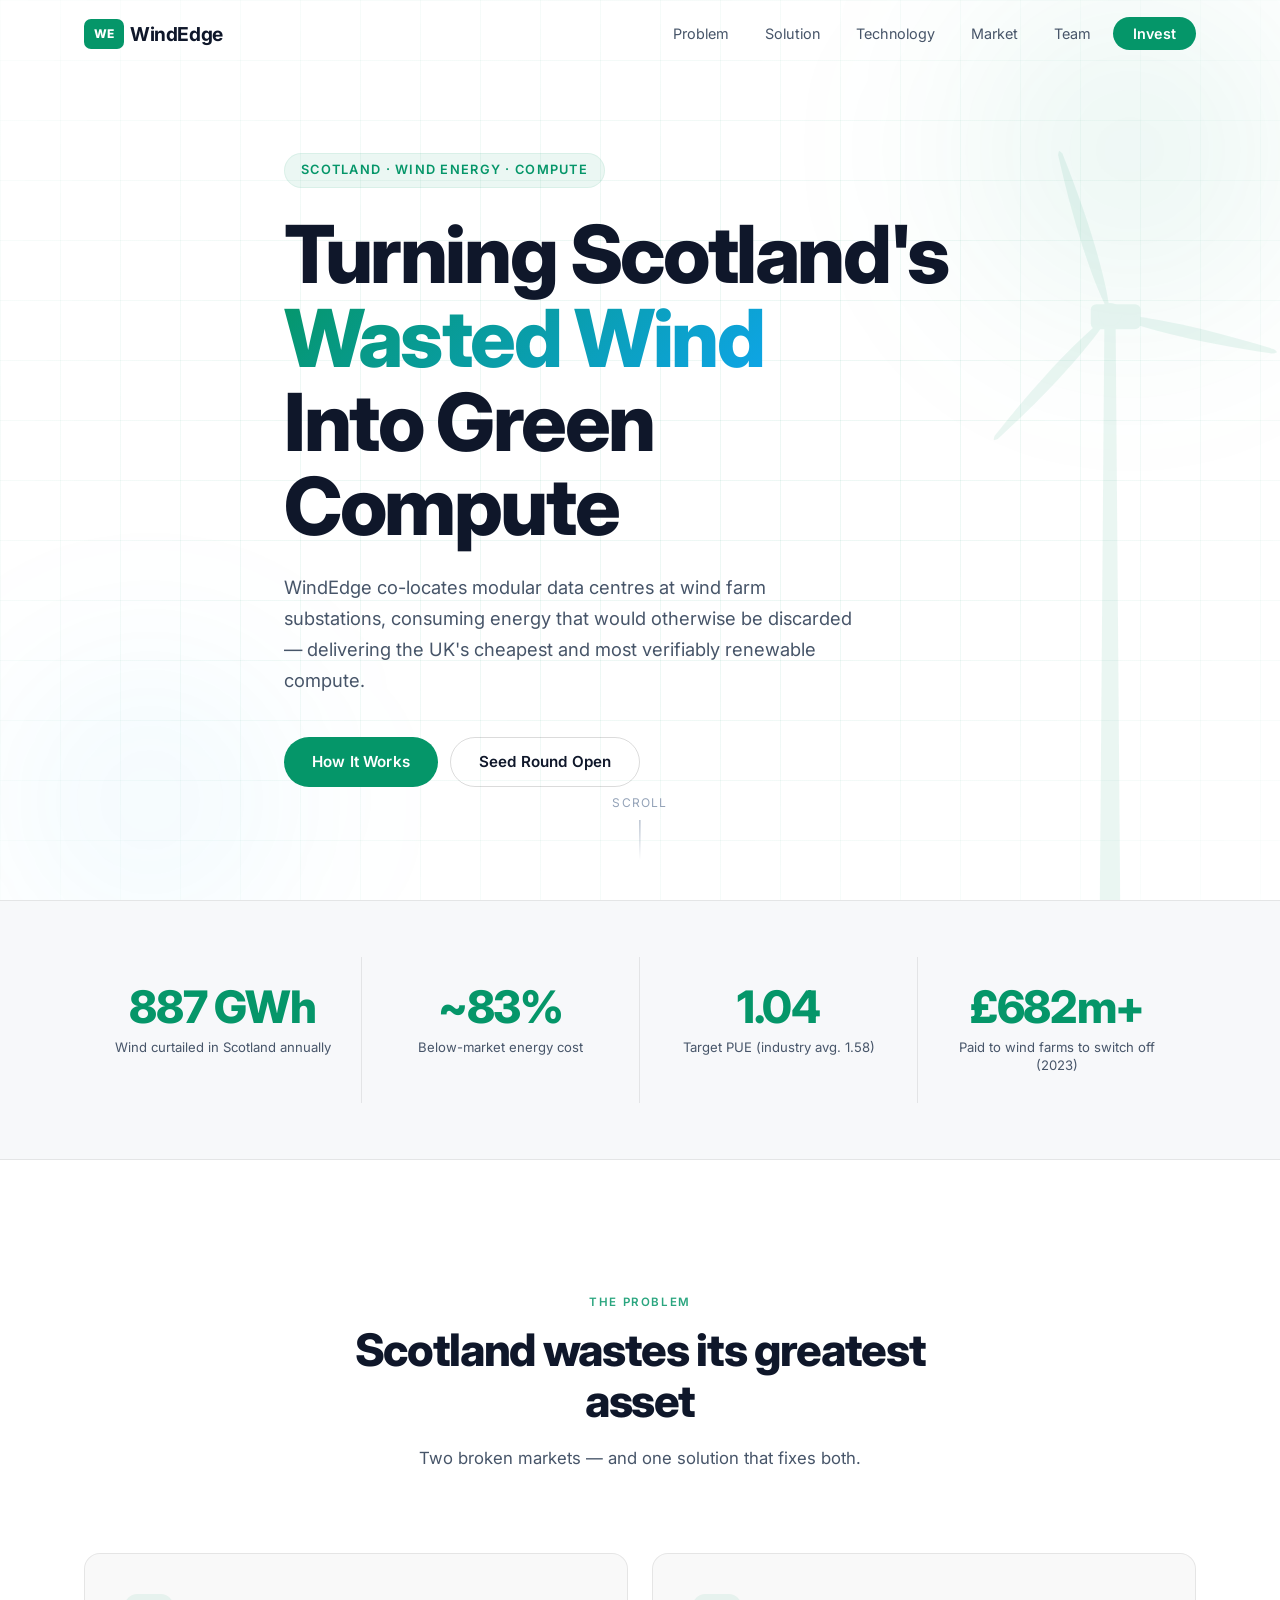
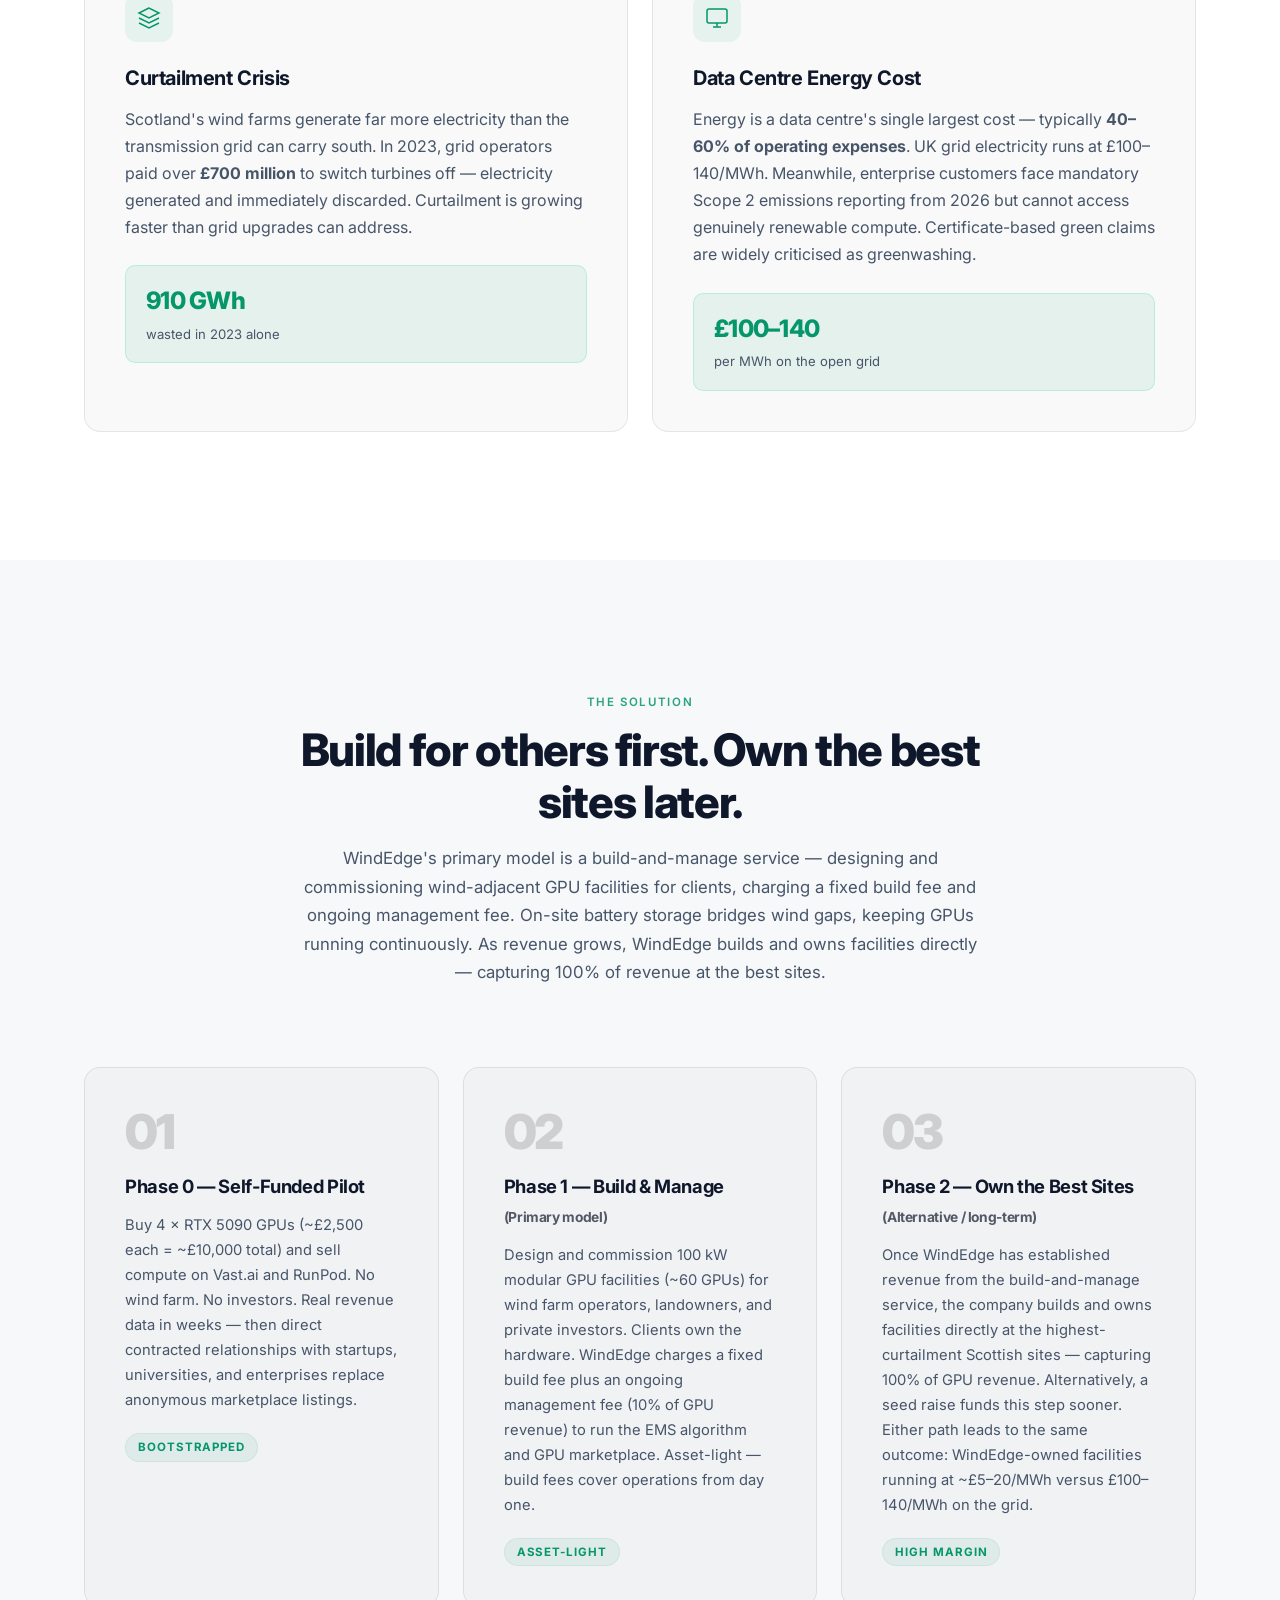
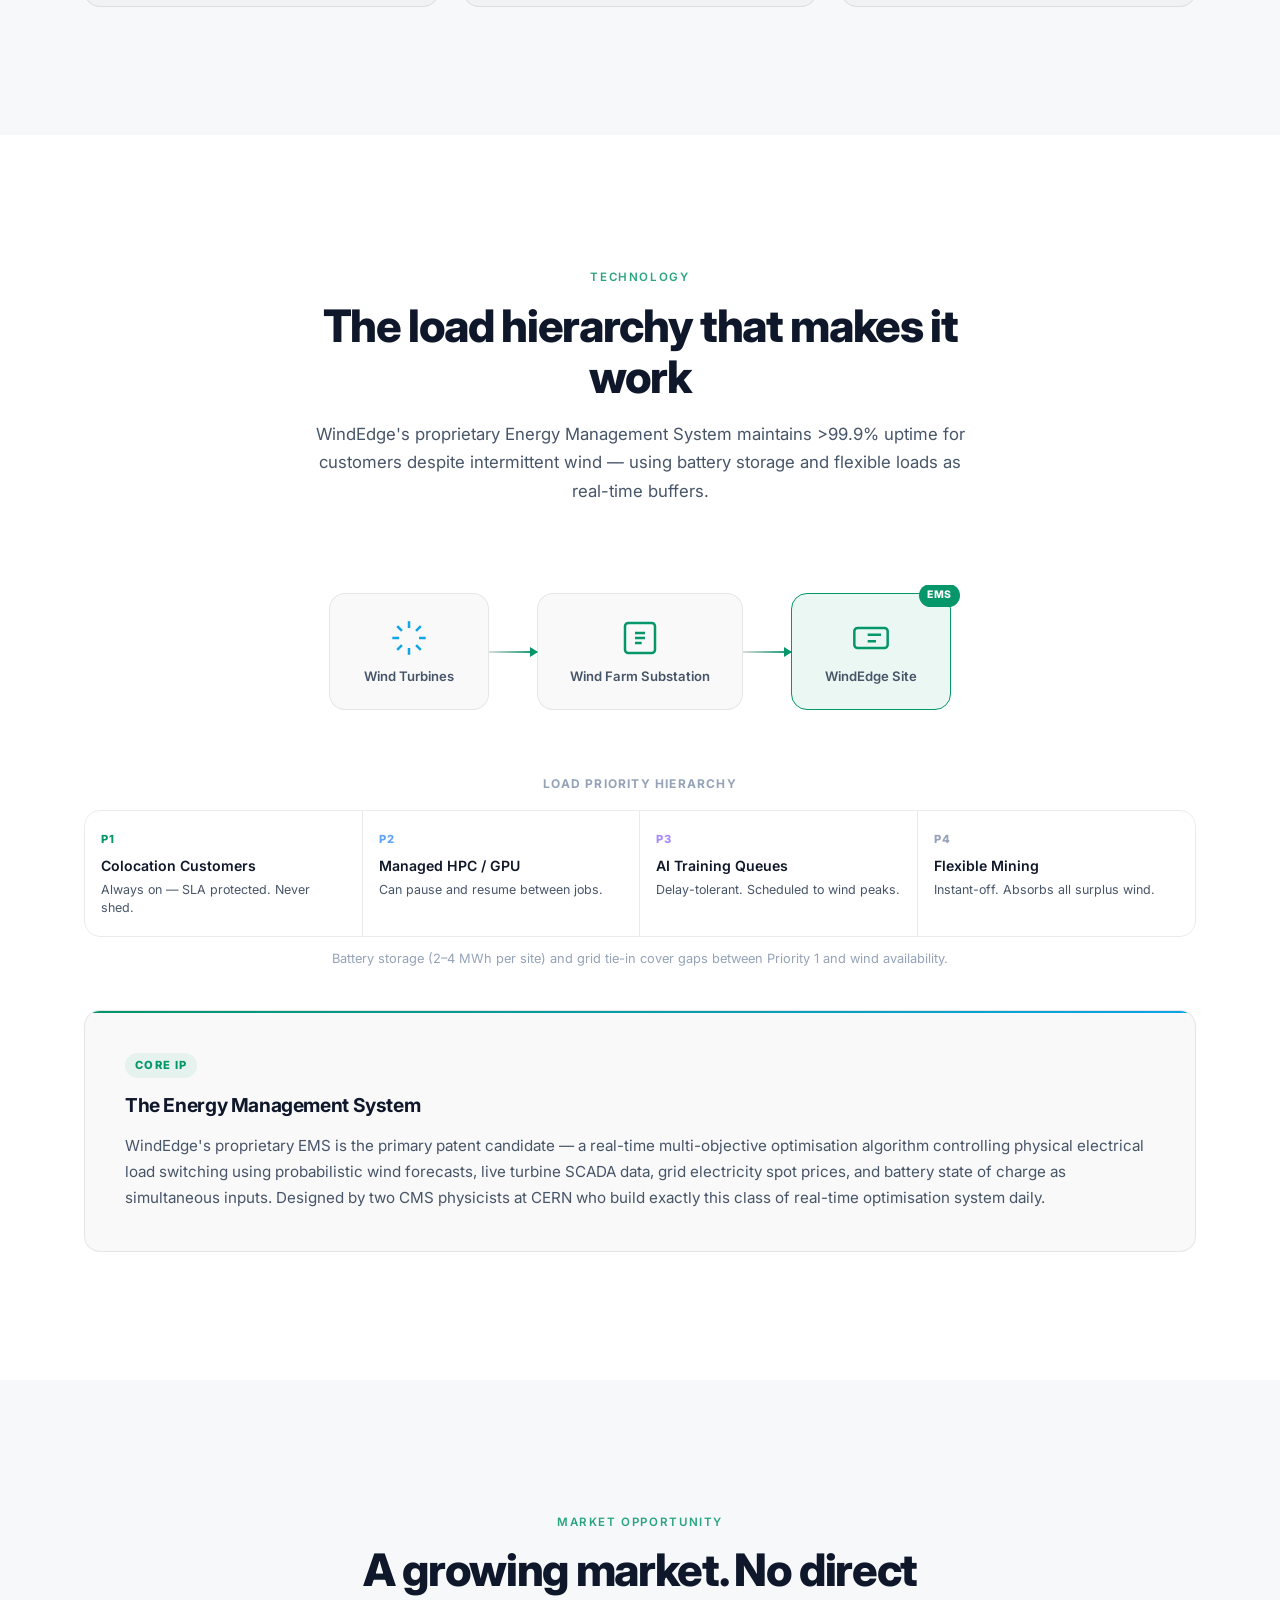
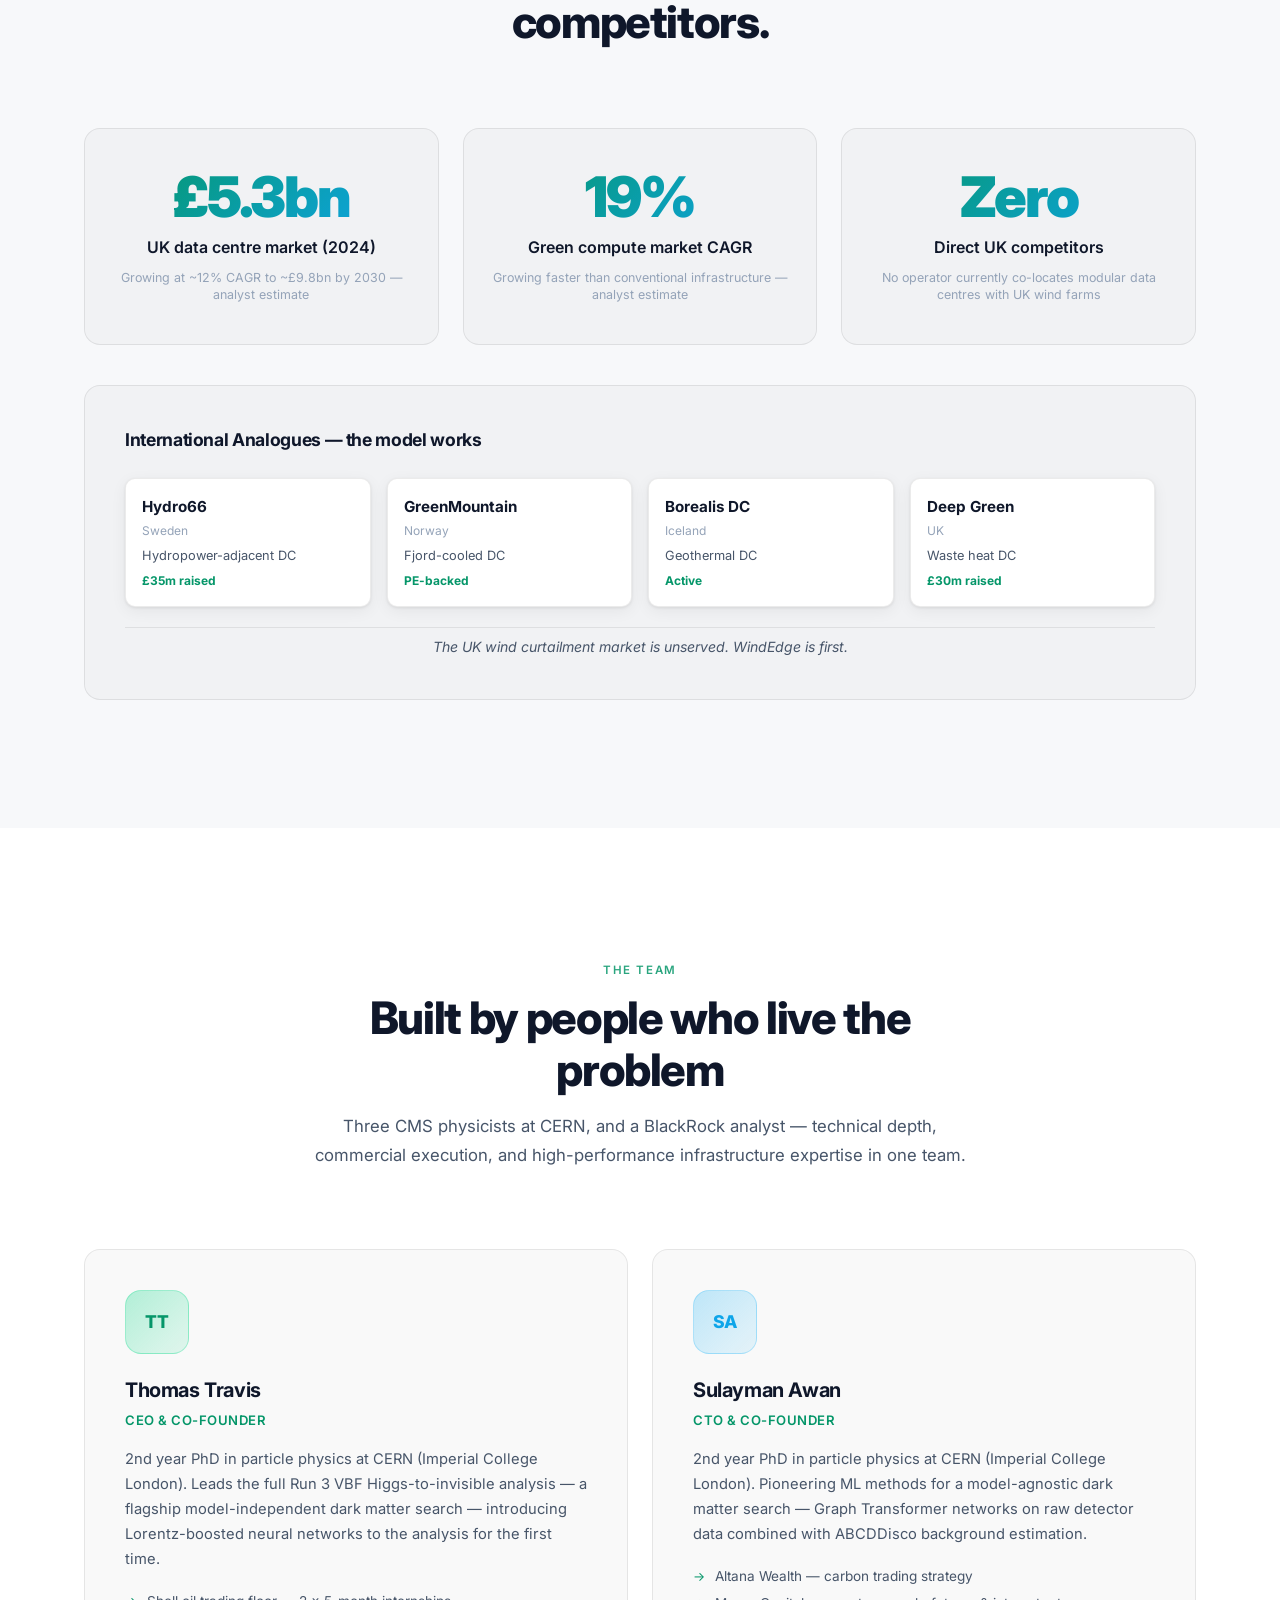
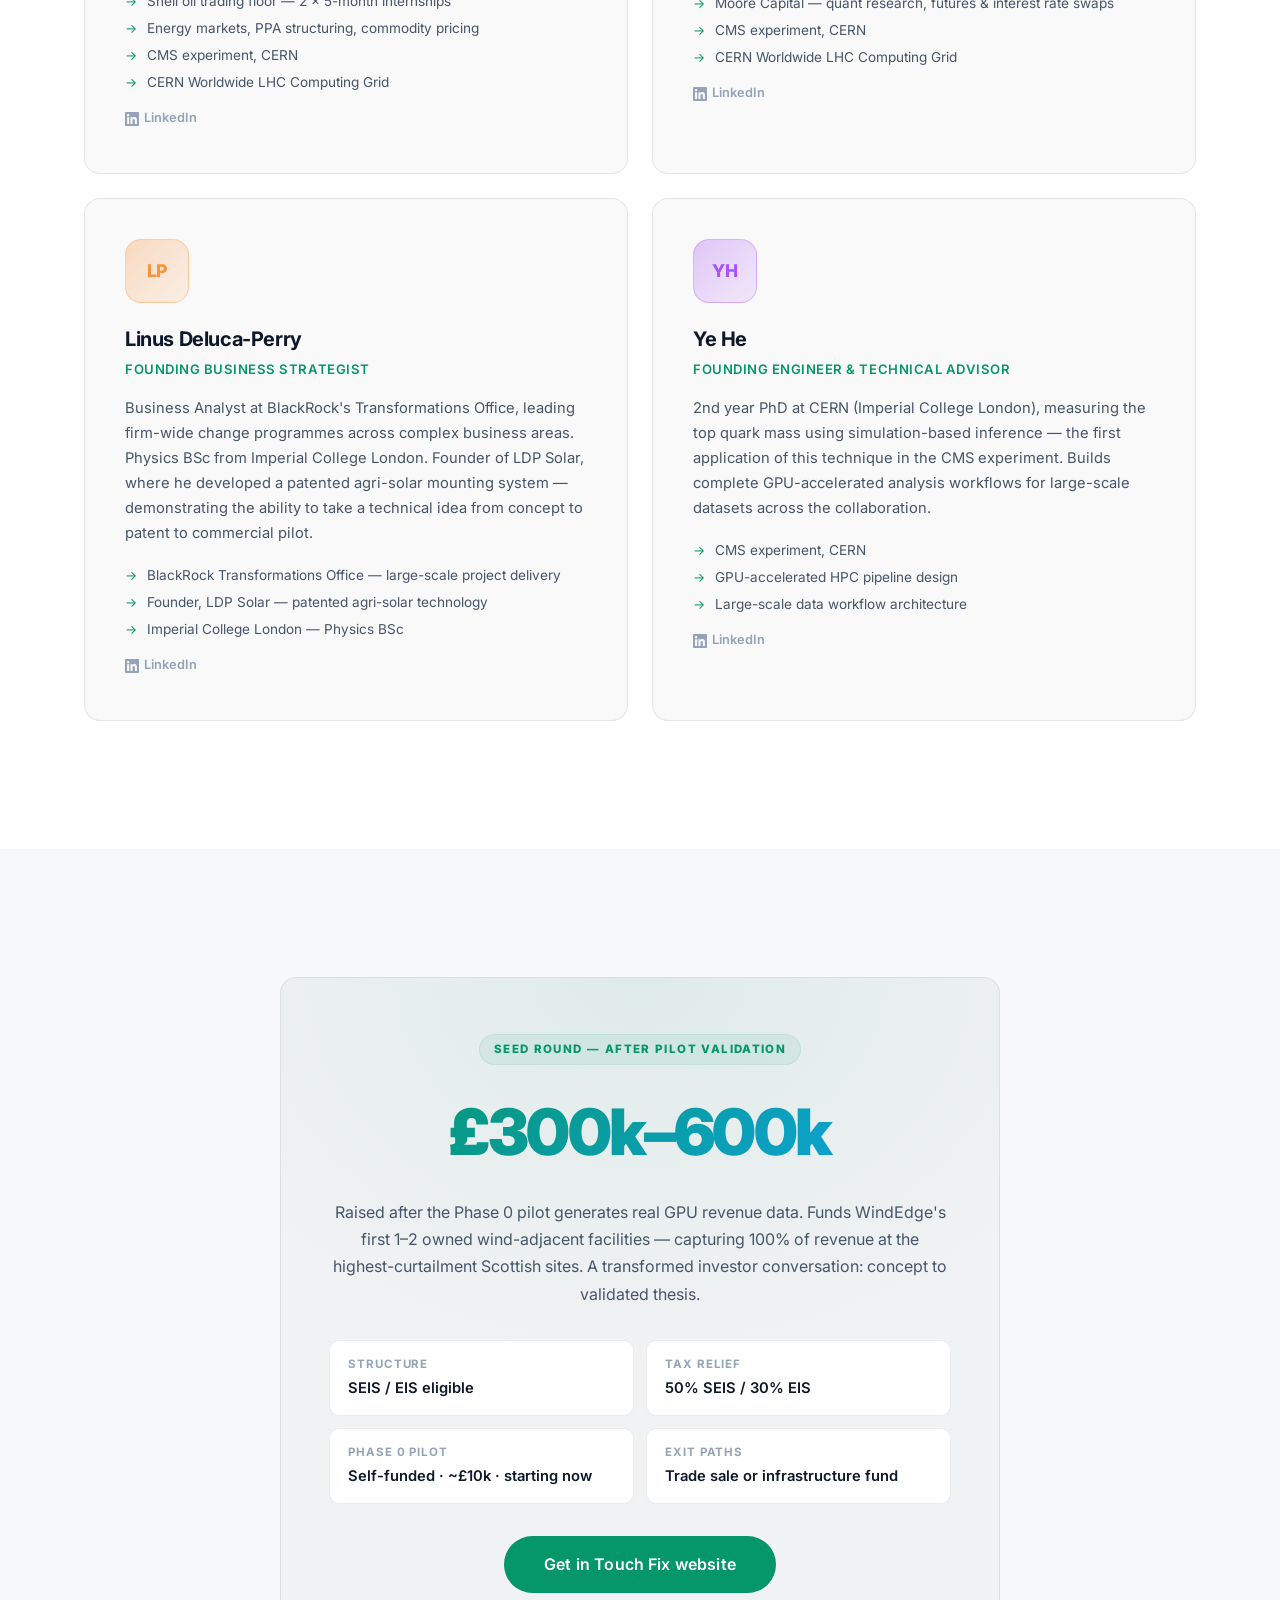
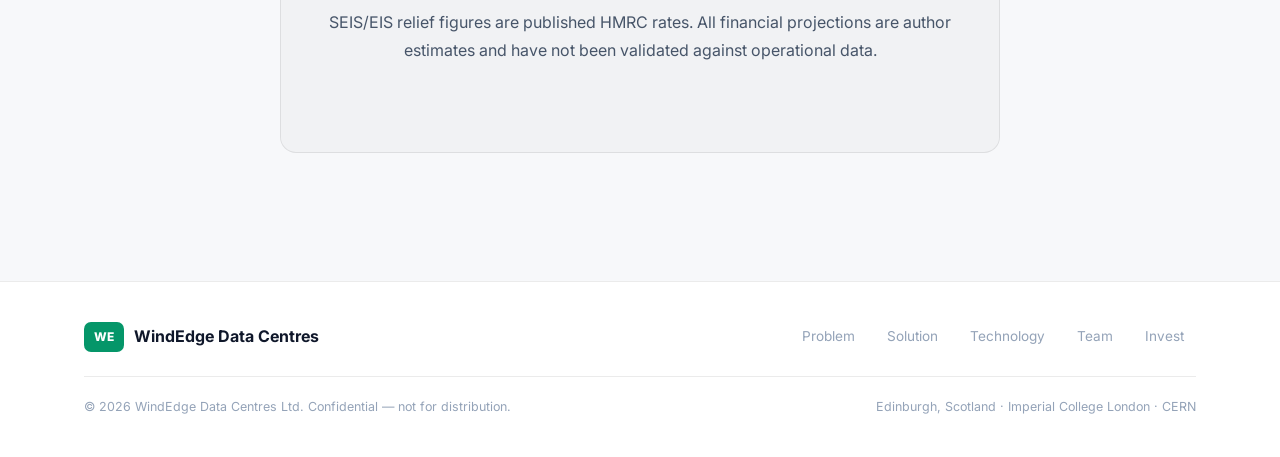
==== commit b0f6bf7e: "Pitch check made" ====
--- a/website/index.html
+++ b/website/index.html
@@ -483,7 +483,7 @@
             <div class="invest__item-value">Trade sale or infrastructure fund</div>
           </div>
         </div>
-        <a href="mailto:thomas@windedge.co.uk" class="btn btn--primary btn--large">Get in Touch</a>
+        <a href="mailto:thomas@windedge.co.uk" class="btn btn--primary btn--large">Get in Touch Fix website</a>
         <p class="invest__note">
           SEIS/EIS relief figures are published HMRC rates. All financial projections are author
           estimates and have not been validated against operational data.
--- a/website/styles.css
+++ b/website/styles.css
@@ -3,27 +3,27 @@
    ============================================= */
 
 :root {
-  --bg:          #08090e;
-  --bg-2:        #0d0f16;
-  --bg-3:        #12141e;
-  --card:        rgba(255, 255, 255, 0.03);
-  --card-hover:  rgba(255, 255, 255, 0.055);
-  --border:      rgba(255, 255, 255, 0.07);
-  --border-2:    rgba(255, 255, 255, 0.12);
-  --green:       #10d98a;
-  --green-dim:   rgba(16, 217, 138, 0.1);
-  --green-glow:  rgba(16, 217, 138, 0.2);
-  --blue:        #38bdf8;
-  --blue-dim:    rgba(56, 189, 248, 0.08);
-  --text:        #edeff2;
-  --text-2:      #8b95a5;
-  --text-3:      #4a5568;
+  --bg:          #ffffff;
+  --bg-2:        #f7f8fa;
+  --bg-3:        #eef0f4;
+  --card:        rgba(0, 0, 0, 0.025);
+  --card-hover:  rgba(0, 0, 0, 0.05);
+  --border:      rgba(0, 0, 0, 0.08);
+  --border-2:    rgba(0, 0, 0, 0.14);
+  --green:       #059669;
+  --green-dim:   rgba(5, 150, 105, 0.08);
+  --green-glow:  rgba(5, 150, 105, 0.2);
+  --blue:        #0ea5e9;
+  --blue-dim:    rgba(14, 165, 233, 0.08);
+  --text:        #0f172a;
+  --text-2:      #475569;
+  --text-3:      #94a3b8;
   --font:        'Inter', -apple-system, BlinkMacSystemFont, 'Segoe UI', sans-serif;
   --radius:      16px;
   --radius-sm:   10px;
   --ease:        cubic-bezier(0.4, 0, 0.2, 1);
-  --shadow:      0 4px 24px rgba(0, 0, 0, 0.5);
-  --shadow-lg:   0 8px 48px rgba(0, 0, 0, 0.7);
+  --shadow:      0 1px 3px rgba(0,0,0,0.08), 0 4px 16px rgba(0,0,0,0.06);
+  --shadow-lg:   0 4px 6px rgba(0,0,0,0.05), 0 10px 40px rgba(0,0,0,0.1);
 }
 
 /* ---- RESET ---- */
@@ -84,11 +84,11 @@
 }
 .btn--primary {
   background: var(--green);
-  color: #020c1b;
+  color: #ffffff;
 }
 .btn--primary:hover {
-  background: #15f09a;
-  box-shadow: 0 0 32px var(--green-glow);
+  background: #047857;
+  box-shadow: 0 4px 20px var(--green-glow);
   transform: translateY(-2px);
 }
 .btn--ghost {
@@ -129,10 +129,11 @@
   border-bottom: 1px solid transparent;
 }
 .nav.scrolled {
-  background: rgba(8, 9, 14, 0.85);
+  background: rgba(255, 255, 255, 0.88);
   backdrop-filter: blur(20px);
   -webkit-backdrop-filter: blur(20px);
   border-color: var(--border);
+  box-shadow: 0 1px 0 var(--border);
 }
 .nav__inner {
   max-width: 1160px;
@@ -155,7 +156,7 @@
   width: 40px;
   height: 30px;
   background: var(--green);
-  color: var(--bg);
+  color: #ffffff;
   border-radius: 7px;
   display: flex;
   align-items: center;
@@ -182,13 +183,13 @@
 }
 .nav__cta {
   background: var(--green) !important;
-  color: var(--bg) !important;
+  color: #ffffff !important;
   font-weight: 600 !important;
   padding: 8px 20px !important;
 }
 .nav__cta:hover {
-  background: #15f09a !important;
-  box-shadow: 0 0 20px var(--green-glow);
+  background: #047857 !important;
+  box-shadow: 0 4px 16px var(--green-glow);
 }
 .nav__toggle {
   display: none;
@@ -208,6 +209,7 @@
   transition: all 0.3s var(--ease);
 }
 
+
 /* ---- HERO ---- */
 .hero {
   min-height: 100vh;
@@ -226,8 +228,8 @@
   position: absolute;
   inset: 0;
   background-image:
-    linear-gradient(rgba(16, 217, 138, 0.06) 1px, transparent 1px),
-    linear-gradient(90deg, rgba(16, 217, 138, 0.06) 1px, transparent 1px);
+    linear-gradient(rgba(5, 150, 105, 0.07) 1px, transparent 1px),
+    linear-gradient(90deg, rgba(5, 150, 105, 0.07) 1px, transparent 1px);
   background-size: 60px 60px;
   mask-image: radial-gradient(ellipse 80% 80% at 50% 50%, black 30%, transparent 100%);
 }
@@ -240,14 +242,14 @@
 .hero__orb--1 {
   width: 500px;
   height: 500px;
-  background: radial-gradient(circle, rgba(16, 217, 138, 0.15), transparent 70%);
+  background: radial-gradient(circle, rgba(5, 150, 105, 0.1), transparent 70%);
   top: -100px;
   right: -100px;
 }
 .hero__orb--2 {
   width: 400px;
   height: 400px;
-  background: radial-gradient(circle, rgba(56, 189, 248, 0.12), transparent 70%);
+  background: radial-gradient(circle, rgba(14, 165, 233, 0.08), transparent 70%);
   bottom: -100px;
   left: -50px;
   animation-delay: -4s;
@@ -262,7 +264,7 @@
   right: 0;
   bottom: 0;
   width: 340px;
-  opacity: 0.12;
+  opacity: 0.08;
   color: var(--green);
   pointer-events: none;
   z-index: 0;
@@ -740,6 +742,7 @@
   padding: 16px;
   background: var(--bg);
   border: 1px solid var(--border);
+  box-shadow: var(--shadow);
   border-radius: var(--radius-sm);
   transition: border-color 0.3s var(--ease);
 }
@@ -883,7 +886,7 @@
   content: '';
   position: absolute;
   inset: 0;
-  background: radial-gradient(ellipse 60% 60% at 50% 0%, var(--green-dim), transparent);
+  background: radial-gradient(ellipse 70% 50% at 50% 0%, var(--green-dim), transparent);
   pointer-events: none;
 }
 .invest__tag {
@@ -1022,7 +1025,7 @@
     top: 68px;
     left: 0;
     right: 0;
-    background: rgba(2, 12, 27, 0.98);
+    background: rgba(255, 255, 255, 0.97);
     backdrop-filter: blur(16px);
     border-bottom: 1px solid var(--border);
     flex-direction: column;
